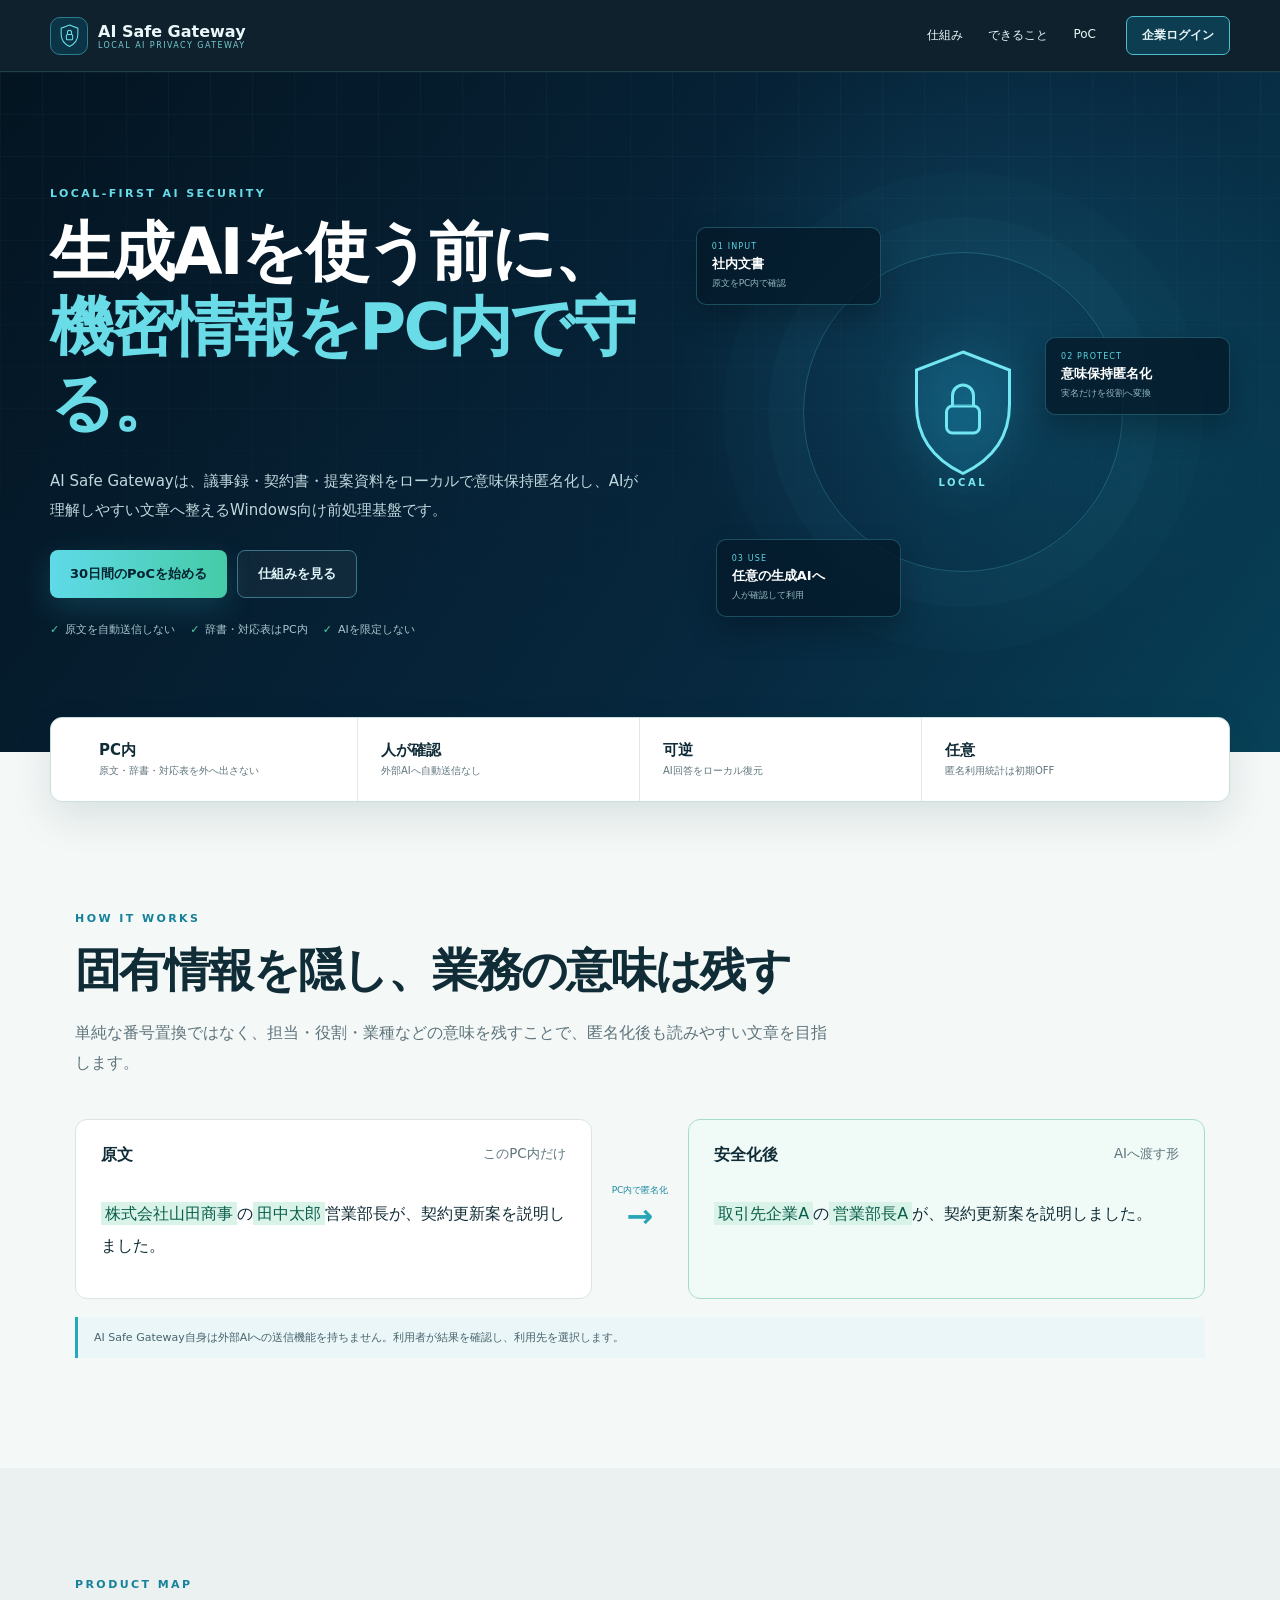
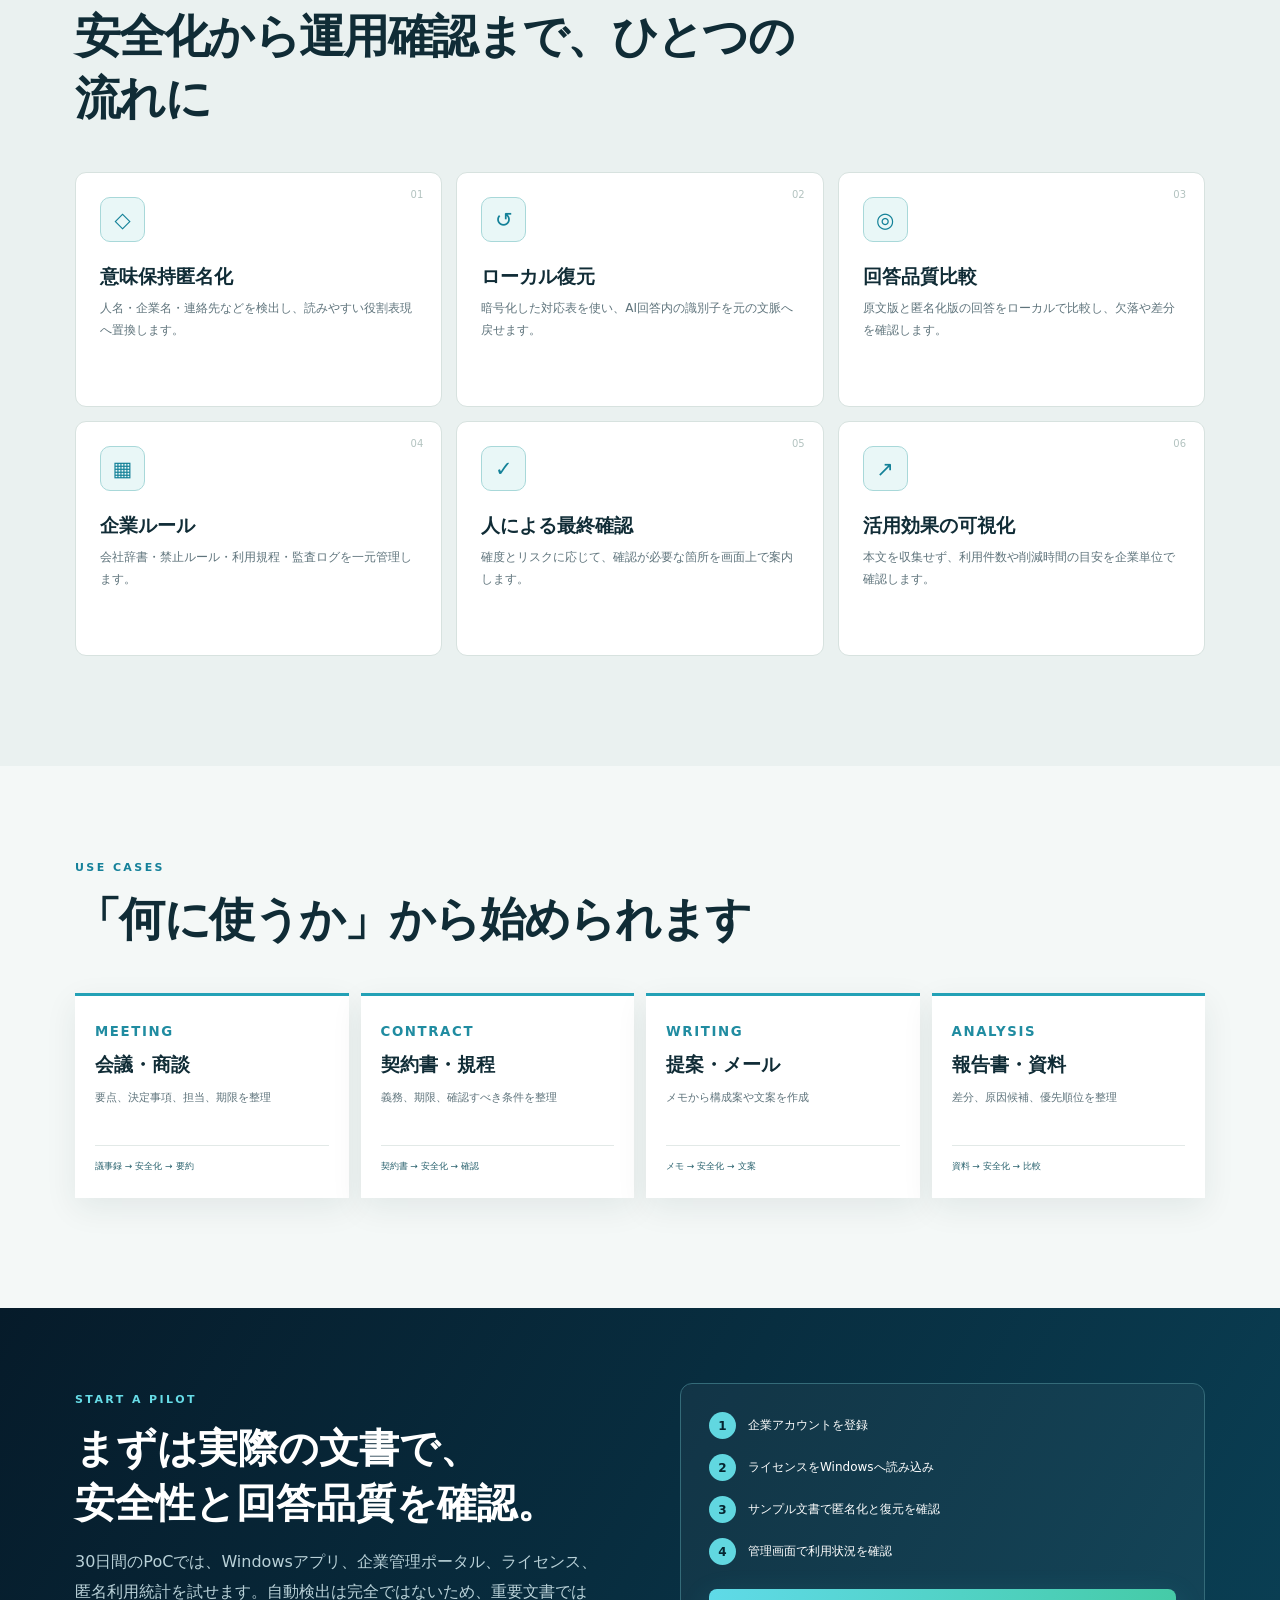
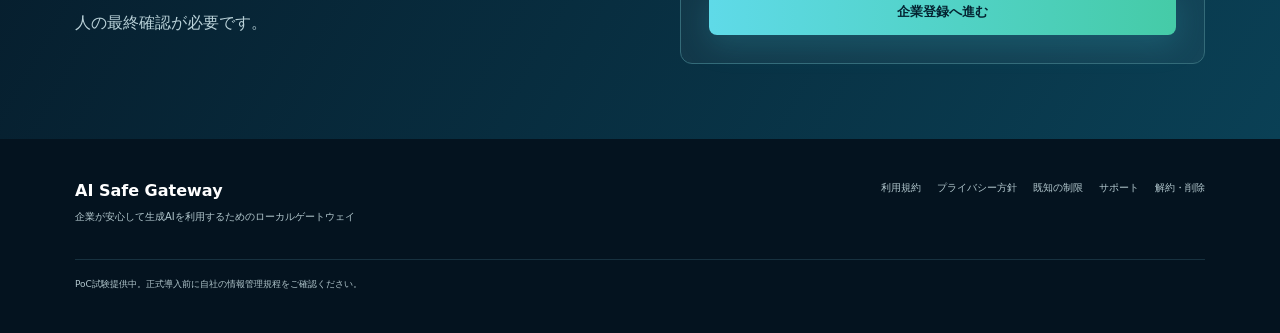
==== lp/index.html @ a99c6b43 "Add product landing page and PoC support information" ====
<!doctype html>
<html lang="ja">
<head>
  <meta charset="utf-8">
  <meta name="viewport" content="width=device-width, initial-scale=1">
  <meta name="description" content="AI Safe Gatewayは、原文・辞書・対応表をPC内に保ったまま、生成AIで使いやすい形へ匿名化するWindows向けローカルゲートウェイです。">
  <meta name="referrer" content="strict-origin-when-cross-origin">
  <meta http-equiv="Content-Security-Policy" content="default-src 'self'; img-src 'self' data:; style-src 'self'; script-src 'none'; base-uri 'self'; form-action 'self'; object-src 'none'">
  <title>AI Safe Gateway | 生成AIを使う前に、機密情報をPC内で守る</title>
  <link rel="stylesheet" href="styles.css">
</head>
<body>
  <header class="site-header">
    <a class="brand" href="#top" aria-label="AI Safe Gateway トップ">
      <span class="brand-mark"><svg viewBox="0 0 48 48" aria-hidden="true"><path d="M24 4 40 10v12c0 11-6 18-16 23C14 40 8 33 8 22V10L24 4Z"/><rect x="18" y="22" width="12" height="10" rx="2"/><path d="M20 22v-4a4 4 0 0 1 8 0v4"/></svg></span>
      <span><b>AI Safe Gateway</b><small>LOCAL AI PRIVACY GATEWAY</small></span>
    </a>
    <nav aria-label="ページ内メニュー"><a href="#solution">仕組み</a><a href="#features">できること</a><a href="#poc">PoC</a></nav>
    <a class="header-cta" href="../index.html">企業ログイン</a>
  </header>

  <main id="top">
    <section class="hero">
      <div class="hero-grid"></div>
      <div class="hero-copy">
        <p class="eyebrow">LOCAL-FIRST AI SECURITY</p>
        <h1>生成AIを使う前に、<br><span>機密情報をPC内で守る。</span></h1>
        <p class="lead">AI Safe Gatewayは、議事録・契約書・提案資料をローカルで意味保持匿名化し、AIが理解しやすい文章へ整えるWindows向け前処理基盤です。</p>
        <div class="hero-actions"><a class="primary" href="../index.html?mode=register">30日間のPoCを始める</a><a class="secondary" href="#solution">仕組みを見る</a></div>
        <ul class="trust-list"><li>原文を自動送信しない</li><li>辞書・対応表はPC内</li><li>AIを限定しない</li></ul>
      </div>
      <div class="hero-visual" aria-label="ローカル匿名化の流れ">
        <div class="orbit"></div>
        <div class="shield"><svg viewBox="0 0 80 88" aria-hidden="true"><path d="M40 4 71 16v23c0 22-12 37-31 46C21 76 9 61 9 39V16L40 4Z"/><rect x="29" y="40" width="22" height="18" rx="4"/><path d="M33 40v-7a7 7 0 0 1 14 0v7"/></svg><b>LOCAL</b></div>
        <article class="flow-card input"><small>01 INPUT</small><b>社内文書</b><span>原文をPC内で確認</span></article>
        <article class="flow-card protect"><small>02 PROTECT</small><b>意味保持匿名化</b><span>実名だけを役割へ変換</span></article>
        <article class="flow-card use"><small>03 USE</small><b>任意の生成AIへ</b><span>人が確認して利用</span></article>
      </div>
    </section>

    <section class="proof-strip" aria-label="製品の重要方針">
      <article><strong>PC内</strong><span>原文・辞書・対応表を外へ出さない</span></article>
      <article><strong>人が確認</strong><span>外部AIへ自動送信なし</span></article>
      <article><strong>可逆</strong><span>AI回答をローカル復元</span></article>
      <article><strong>任意</strong><span>匿名利用統計は初期OFF</span></article>
    </section>

    <section id="solution" class="section">
      <div class="section-head"><p class="eyebrow dark">HOW IT WORKS</p><h2>固有情報を隠し、業務の意味は残す</h2><p>単純な番号置換ではなく、担当・役割・業種などの意味を残すことで、匿名化後も読みやすい文章を目指します。</p></div>
      <div class="before-after">
        <article><header><span>原文</span><small>このPC内だけ</small></header><p><mark>株式会社山田商事</mark>の<mark>田中太郎</mark>営業部長が、契約更新案を説明しました。</p></article>
        <div class="process-arrow"><span>PC内で匿名化</span><b>→</b></div>
        <article class="safe"><header><span>安全化後</span><small>AIへ渡す形</small></header><p><mark>取引先企業A</mark>の<mark>営業部長A</mark>が、契約更新案を説明しました。</p></article>
      </div>
      <p class="boundary-note">AI Safe Gateway自身は外部AIへの送信機能を持ちません。利用者が結果を確認し、利用先を選択します。</p>
    </section>

    <section id="features" class="section alt">
      <div class="section-head"><p class="eyebrow dark">PRODUCT MAP</p><h2>安全化から運用確認まで、ひとつの流れに</h2></div>
      <div class="feature-grid">
        <article><span class="feature-no">01</span><div class="icon">◇</div><h3>意味保持匿名化</h3><p>人名・企業名・連絡先などを検出し、読みやすい役割表現へ置換します。</p></article>
        <article><span class="feature-no">02</span><div class="icon">↺</div><h3>ローカル復元</h3><p>暗号化した対応表を使い、AI回答内の識別子を元の文脈へ戻せます。</p></article>
        <article><span class="feature-no">03</span><div class="icon">◎</div><h3>回答品質比較</h3><p>原文版と匿名化版の回答をローカルで比較し、欠落や差分を確認します。</p></article>
        <article><span class="feature-no">04</span><div class="icon">▦</div><h3>企業ルール</h3><p>会社辞書・禁止ルール・利用規程・監査ログを一元管理します。</p></article>
        <article><span class="feature-no">05</span><div class="icon">✓</div><h3>人による最終確認</h3><p>確度とリスクに応じて、確認が必要な箇所を画面上で案内します。</p></article>
        <article><span class="feature-no">06</span><div class="icon">↗</div><h3>活用効果の可視化</h3><p>本文を収集せず、利用件数や削減時間の目安を企業単位で確認します。</p></article>
      </div>
    </section>

    <section class="section usecases">
      <div class="section-head"><p class="eyebrow dark">USE CASES</p><h2>「何に使うか」から始められます</h2></div>
      <div class="usecase-grid">
        <article><small>MEETING</small><h3>会議・商談</h3><p>要点、決定事項、担当、期限を整理</p><span>議事録 → 安全化 → 要約</span></article>
        <article><small>CONTRACT</small><h3>契約書・規程</h3><p>義務、期限、確認すべき条件を整理</p><span>契約書 → 安全化 → 確認</span></article>
        <article><small>WRITING</small><h3>提案・メール</h3><p>メモから構成案や文案を作成</p><span>メモ → 安全化 → 文案</span></article>
        <article><small>ANALYSIS</small><h3>報告書・資料</h3><p>差分、原因候補、優先順位を整理</p><span>資料 → 安全化 → 比較</span></article>
      </div>
    </section>

    <section id="poc" class="poc-section">
      <div><p class="eyebrow">START A PILOT</p><h2>まずは実際の文書で、<br>安全性と回答品質を確認。</h2><p>30日間のPoCでは、Windowsアプリ、企業管理ポータル、ライセンス、匿名利用統計を試せます。自動検出は完全ではないため、重要文書では人の最終確認が必要です。</p></div>
      <div class="poc-panel"><ol><li><span>1</span>企業アカウントを登録</li><li><span>2</span>ライセンスをWindowsへ読み込み</li><li><span>3</span>サンプル文書で匿名化と復元を確認</li><li><span>4</span>管理画面で利用状況を確認</li></ol><a class="primary light" href="../index.html?mode=register">企業登録へ進む</a></div>
    </section>
  </main>

  <footer>
    <div><b>AI Safe Gateway</b><p>企業が安心して生成AIを利用するためのローカルゲートウェイ</p></div>
    <nav><a href="../terms.html">利用規約</a><a href="../privacy.html">プライバシー方針</a><a href="../limitations.html">既知の制限</a><a href="../support.html">サポート</a><a href="../data-deletion.html">解約・削除</a></nav>
    <small>PoC試験提供中。正式導入前に自社の情報管理規程をご確認ください。</small>
  </footer>
</body>
</html>
---- lp/styles.css ----
:root{--navy:#061b2a;--navy2:#0a3044;--cyan:#55d8e8;--green:#36c79b;--ink:#102c36;--muted:#5f747c;--line:#d8e5e5;--paper:#f4f8f7;font-family:"Yu Gothic UI",Meiryo,system-ui,sans-serif;color:var(--ink);background:var(--paper)}*{box-sizing:border-box}html{scroll-behavior:smooth}body{margin:0}a{color:inherit;text-decoration:none}.site-header{height:72px;padding:0 max(24px,calc((100vw - 1180px)/2));display:flex;align-items:center;gap:30px;position:sticky;top:0;z-index:20;color:#eaf8fa;background:rgba(5,24,36,.96);border-bottom:1px solid rgba(105,218,231,.18);backdrop-filter:blur(14px)}.brand{display:flex;align-items:center;gap:10px;margin-right:auto}.brand-mark{width:38px;height:38px;display:grid;place-items:center;border:1px solid #2b7d90;border-radius:10px;background:#0b3546}.brand-mark svg{width:25px;fill:none;stroke:#68e1ee;stroke-width:2}.brand b,.brand small{display:block}.brand small{font-size:8px;letter-spacing:.18em;color:#75cbd4}.site-header nav{display:flex;gap:25px;font-size:12px}.site-header nav a:hover{color:var(--cyan)}.header-cta{padding:10px 15px;border:1px solid #4dbdcc;border-radius:7px;font-size:12px;font-weight:800;background:#0c3d50}.hero{min-height:670px;padding:90px max(24px,calc((100vw - 1180px)/2));display:grid;grid-template-columns:minmax(0,1.05fr) minmax(480px,.95fr);align-items:center;gap:55px;position:relative;overflow:hidden;color:#fff;background:radial-gradient(circle at 77% 38%,rgba(42,168,214,.18),transparent 30%),linear-gradient(125deg,#041421,#07283f 65%,#074158)}.hero-grid{position:absolute;inset:0;background-image:linear-gradient(rgba(91,211,226,.045) 1px,transparent 1px),linear-gradient(90deg,rgba(91,211,226,.045) 1px,transparent 1px);background-size:42px 42px;mask-image:linear-gradient(to bottom,black,transparent)}.hero-copy,.hero-visual{position:relative;z-index:1}.eyebrow{margin:0 0 15px;color:#67dce7;font-size:11px;font-weight:900;letter-spacing:.22em}.eyebrow.dark{color:#15819a}.hero h1{margin:0;font-size:clamp(42px,5vw,65px);line-height:1.18;letter-spacing:-.04em}.hero h1 span{color:#69dce8}.lead{max-width:650px;margin:25px 0;color:#c1d7de;font-size:15px;line-height:1.95}.hero-actions{display:flex;gap:10px}.primary,.secondary{padding:14px 20px;display:inline-flex;align-items:center;justify-content:center;border-radius:8px;font-size:13px;font-weight:900}.primary{color:#042331;background:linear-gradient(90deg,#5fdae8,#45cba7);box-shadow:0 10px 30px rgba(59,203,219,.18)}.secondary{color:#dff5f8;border:1px solid #3c7585;background:rgba(255,255,255,.04)}.trust-list{margin:24px 0 0;padding:0;display:flex;flex-wrap:wrap;gap:15px;list-style:none;color:#a9c6ce;font-size:11px}.trust-list li::before{content:"✓";margin-right:6px;color:#4dd1aa}.hero-visual{height:500px}.orbit{position:absolute;left:50%;top:50%;width:320px;height:320px;transform:translate(-50%,-50%);border:1px solid rgba(91,218,232,.24);border-radius:50%;box-shadow:0 0 0 35px rgba(57,179,213,.03),0 0 0 80px rgba(57,179,213,.02)}.shield{position:absolute;left:50%;top:50%;width:150px;height:170px;transform:translate(-50%,-50%);display:grid;place-items:center;color:#79e8f0;filter:drop-shadow(0 0 24px rgba(57,208,231,.35))}.shield svg{width:120px;fill:rgba(20,111,145,.32);stroke:#72e6f1;stroke-width:2}.shield b{position:absolute;bottom:9px;font-size:10px;letter-spacing:.25em}.flow-card{width:185px;padding:14px 15px;position:absolute;border:1px solid rgba(88,213,230,.28);border-radius:10px;background:rgba(4,26,42,.82);box-shadow:0 14px 30px rgba(0,0,0,.24)}.flow-card small,.flow-card b,.flow-card span{display:block}.flow-card small{color:#5ed5e1;font-size:8px;letter-spacing:.14em}.flow-card b{margin:4px 0;font-size:13px}.flow-card span{color:#94b8c1;font-size:9px}.flow-card.input{left:0;top:65px}.flow-card.protect{right:0;top:175px}.flow-card.use{left:20px;bottom:45px}.proof-strip{max-width:1180px;margin:-35px auto 0;padding:0 25px;display:grid;grid-template-columns:repeat(4,1fr);position:relative;z-index:4;border:1px solid #c8dfe0;border-radius:12px;background:#fff;box-shadow:0 16px 40px rgba(9,43,55,.11)}.proof-strip article{padding:23px;border-right:1px solid #e1e9e8}.proof-strip article:last-child{border:0}.proof-strip strong,.proof-strip span{display:block}.proof-strip strong{font-size:15px}.proof-strip span{margin-top:4px;color:var(--muted);font-size:10px}.section{max-width:1180px;margin:auto;padding:110px 25px}.section.alt{max-width:none;padding-left:max(25px,calc((100vw - 1130px)/2));padding-right:max(25px,calc((100vw - 1130px)/2));background:#eaf1f0}.section-head{max-width:760px;margin-bottom:42px}.section-head h2{margin:0;font-size:clamp(30px,4vw,46px);letter-spacing:-.035em}.section-head>p:last-child{color:var(--muted);line-height:1.85}.before-after{display:grid;grid-template-columns:1fr auto 1fr;gap:20px;align-items:center}.before-after article{min-height:180px;padding:25px;border:1px solid #dce4e4;border-radius:12px;background:#fff}.before-after article.safe{border-color:#a8dbcf;background:#f0faf6}.before-after header{display:flex;justify-content:space-between}.before-after header span{font-weight:900}.before-after header small{color:var(--muted)}.before-after article p{margin:32px 0 0;font-size:16px;line-height:2}.before-after mark{padding:2px 4px;color:#0b5f4a;background:#d9f3e9}.process-arrow{text-align:center}.process-arrow span,.process-arrow b{display:block}.process-arrow span{font-size:9px;color:#1989a0}.process-arrow b{color:#28a6b8;font-size:32px}.boundary-note{margin:18px 0 0;padding:13px 16px;border-left:3px solid #24a8bd;color:#47646d;background:#eaf6f7;font-size:11px}.feature-grid{display:grid;grid-template-columns:repeat(3,1fr);gap:14px}.feature-grid article{min-height:235px;padding:24px;position:relative;border:1px solid #d7e2df;border-radius:11px;background:#fff}.feature-no{position:absolute;right:18px;top:16px;color:#b3c3c0;font-size:10px}.icon{width:45px;height:45px;display:grid;place-items:center;border:1px solid #a8d8d9;border-radius:10px;color:#138198;background:#e9f7f7;font-size:21px}.feature-grid h3{margin:22px 0 8px}.feature-grid p{margin:0;color:var(--muted);font-size:12px;line-height:1.8}.usecases{padding-top:95px}.usecase-grid{display:grid;grid-template-columns:repeat(4,1fr);gap:12px}.usecase-grid article{padding:25px 20px;border-top:3px solid #23a1b6;background:#fff;box-shadow:0 10px 30px rgba(13,47,56,.08)}.usecase-grid small{color:#208ca1;font-weight:900;letter-spacing:.12em}.usecase-grid h3{margin:12px 0 7px}.usecase-grid p{min-height:45px;color:var(--muted);font-size:11px;line-height:1.7}.usecase-grid span{display:block;padding-top:14px;border-top:1px solid #e2e9e7;color:#28616d;font-size:9px}.poc-section{padding:75px max(25px,calc((100vw - 1130px)/2));display:grid;grid-template-columns:1fr 1fr;gap:80px;align-items:center;color:#fff;background:linear-gradient(120deg,#061b2a,#0a4055)}.poc-section h2{margin:0;font-size:40px}.poc-section>div>p:last-child{color:#b9d1d8;line-height:1.9}.poc-panel{padding:28px;border:1px solid #346b79;border-radius:12px;background:rgba(255,255,255,.04)}.poc-panel ol{margin:0 0 24px;padding:0;display:grid;gap:15px;list-style:none}.poc-panel li{display:flex;align-items:center;gap:12px;font-size:12px}.poc-panel li span{width:27px;height:27px;display:grid;place-items:center;border-radius:50%;color:#052530;background:#61d7e0;font-weight:900}.primary.light{width:100%}footer{padding:42px max(25px,calc((100vw - 1130px)/2));display:grid;grid-template-columns:1fr auto;gap:25px;color:#b4c9cf;background:#04131f}footer b{color:#fff}footer p{font-size:10px}footer nav{display:flex;flex-wrap:wrap;gap:16px;font-size:10px}footer nav a:hover{color:var(--cyan)}footer>small{grid-column:1/-1;padding-top:18px;border-top:1px solid #17313f;font-size:9px}@media(max-width:900px){.site-header nav{display:none}.hero{grid-template-columns:1fr;padding-top:70px}.hero-visual{height:430px}.proof-strip{grid-template-columns:1fr 1fr;margin:0}.proof-strip article:nth-child(2){border-right:0}.before-after{grid-template-columns:1fr}.process-arrow b{transform:rotate(90deg)}.feature-grid{grid-template-columns:1fr 1fr}.usecase-grid{grid-template-columns:1fr 1fr}.poc-section{grid-template-columns:1fr;gap:30px}}@media(max-width:560px){.site-header{padding:0 14px}.brand small,.header-cta{display:none}.hero{min-height:0;padding:60px 20px}.hero h1{font-size:38px}.hero-actions{display:grid}.trust-list{display:grid}.hero-visual{height:400px}.flow-card{width:155px}.flow-card.input{top:35px}.flow-card.protect{top:155px}.proof-strip,.feature-grid,.usecase-grid{grid-template-columns:1fr}.proof-strip article{border-right:0;border-bottom:1px solid #e1e9e8}.section{padding:75px 20px}.before-after article p{font-size:14px}.poc-section{padding:60px 20px}.poc-section h2{font-size:31px}footer{grid-template-columns:1fr}}
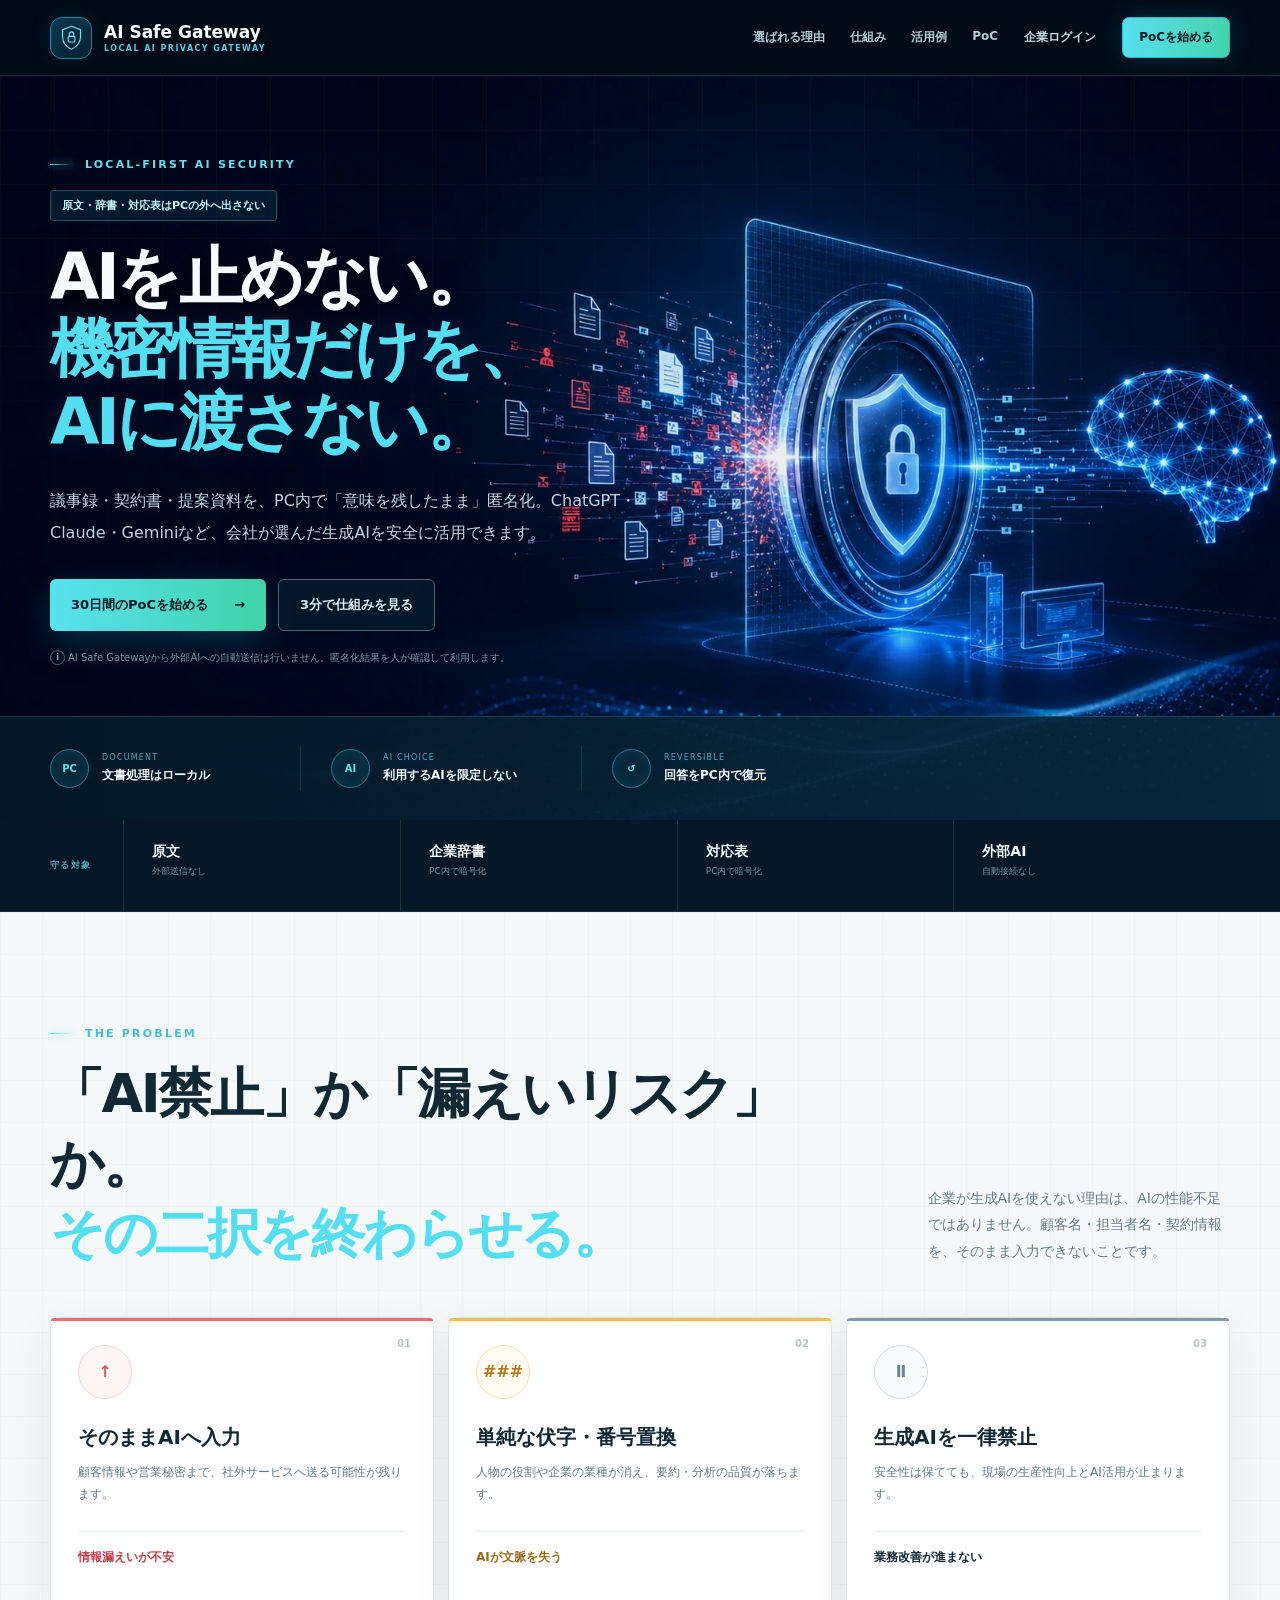
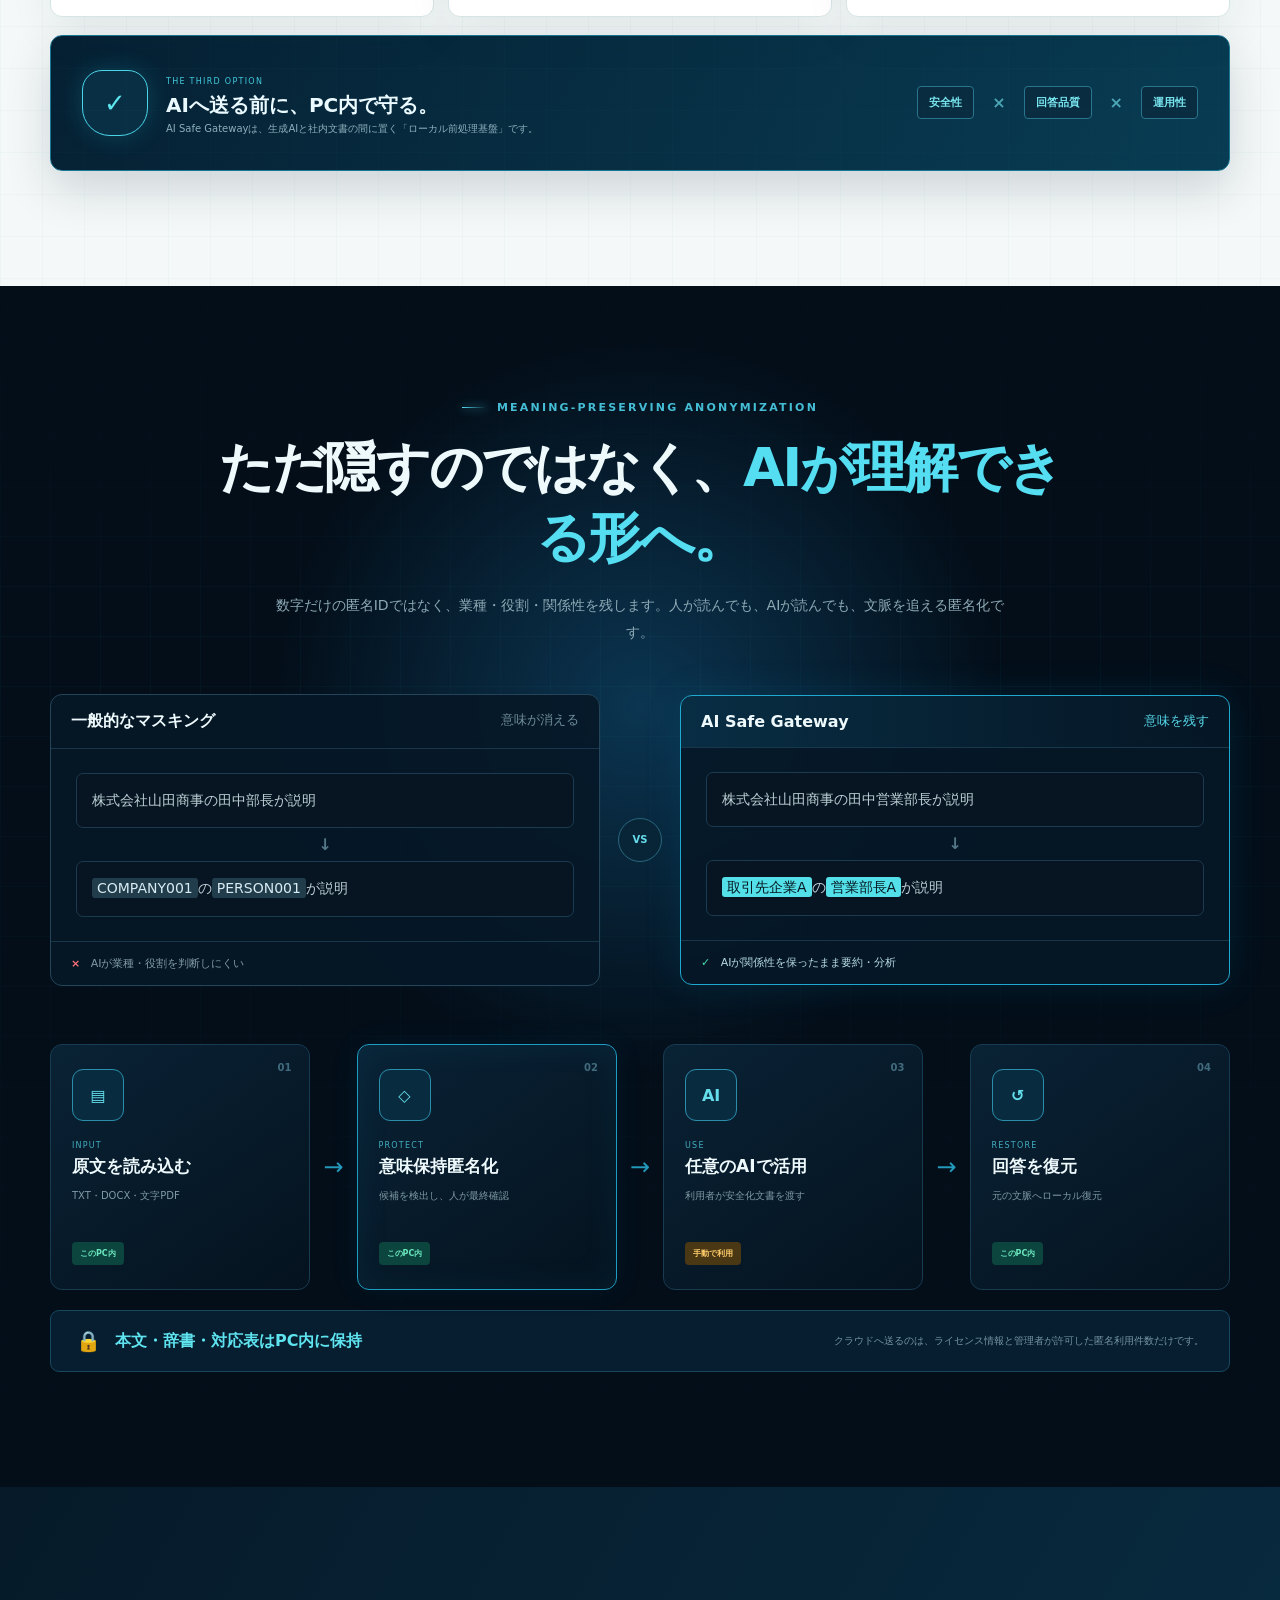
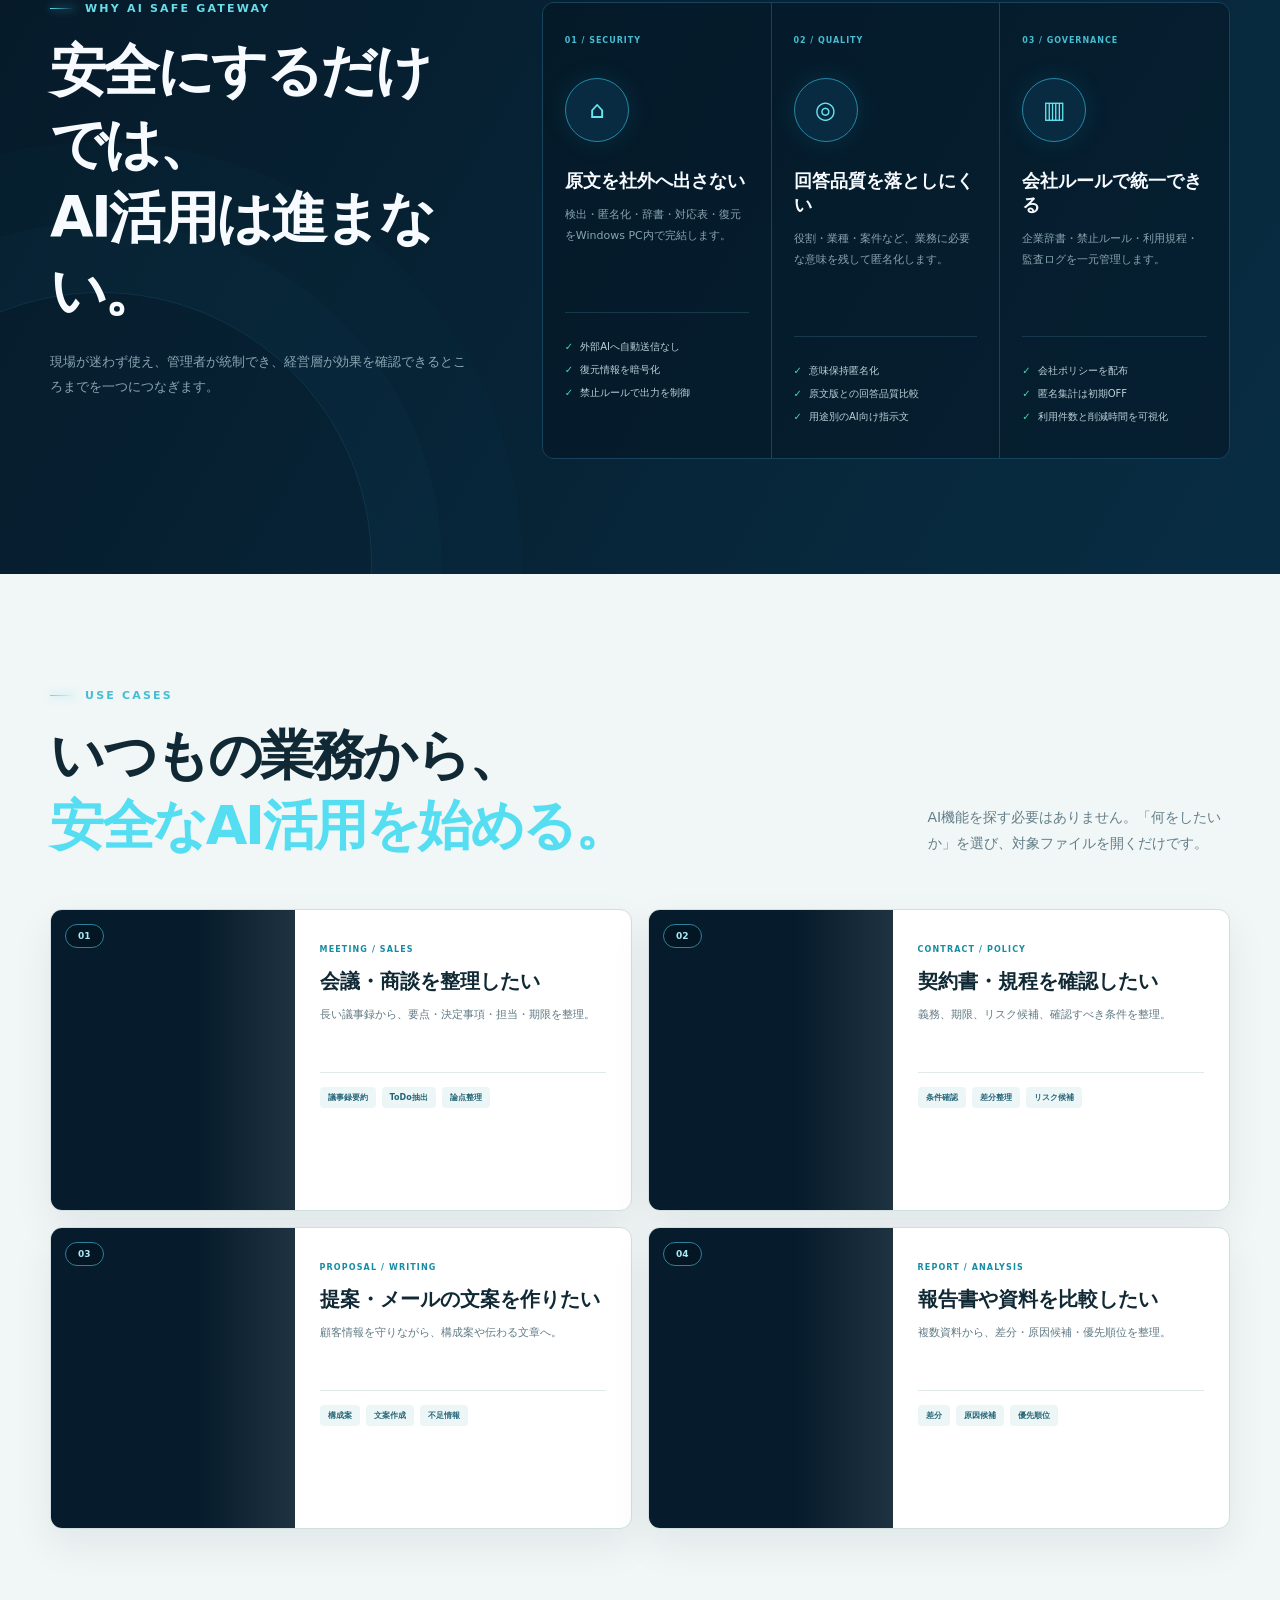
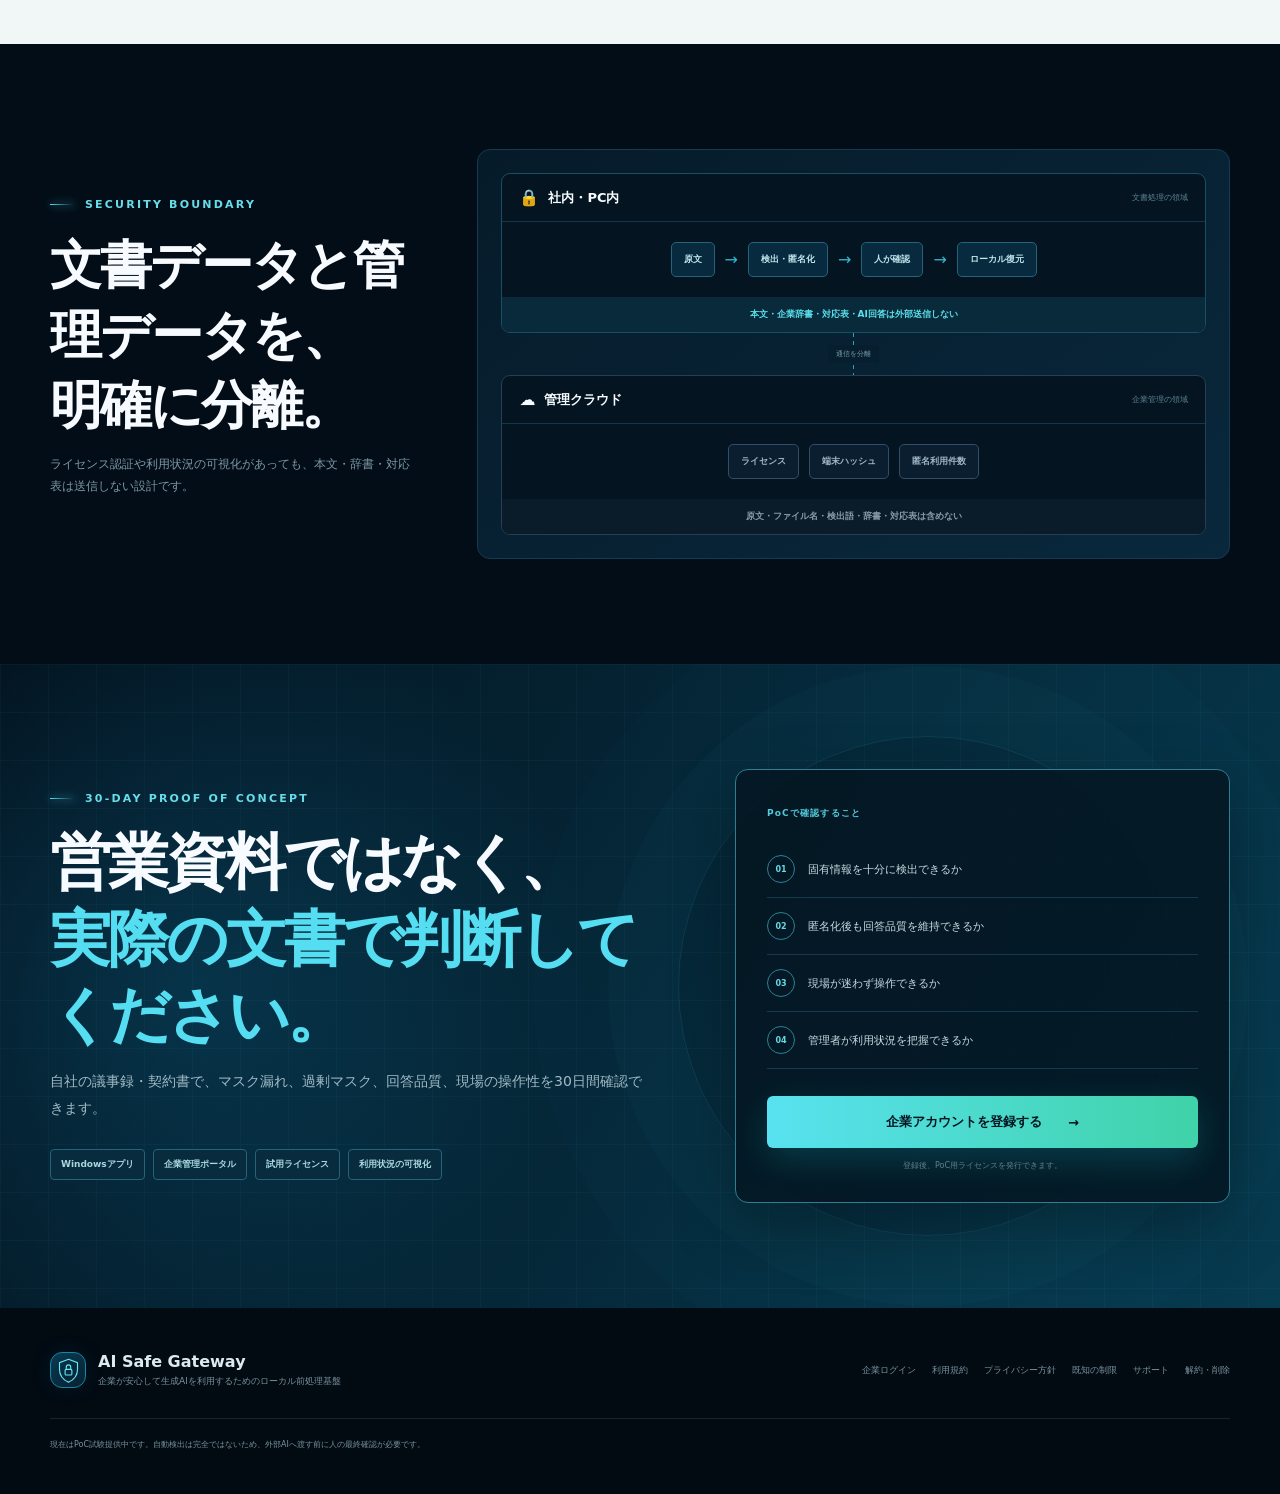
==== commit 5cd9ab76: "Redesign landing page around product value and local security" ====
--- a/lp/index.html
+++ b/lp/index.html
@@ -3,90 +3,272 @@
 <head>
   <meta charset="utf-8">
   <meta name="viewport" content="width=device-width, initial-scale=1">
-  <meta name="description" content="AI Safe Gatewayは、原文・辞書・対応表をPC内に保ったまま、生成AIで使いやすい形へ匿名化するWindows向けローカルゲートウェイです。">
+  <meta name="description" content="AI Safe Gatewayは、議事録・契約書などをPC内で意味保持匿名化し、任意の生成AIで安全に活用するためのWindows向けローカル前処理基盤です。">
   <meta name="referrer" content="strict-origin-when-cross-origin">
   <meta http-equiv="Content-Security-Policy" content="default-src 'self'; img-src 'self' data:; style-src 'self'; script-src 'none'; base-uri 'self'; form-action 'self'; object-src 'none'">
-  <title>AI Safe Gateway | 生成AIを使う前に、機密情報をPC内で守る</title>
-  <link rel="stylesheet" href="styles.css">
+  <title>AI Safe Gateway | AIを止めない。機密情報だけを、AIに渡さない。</title>
+  <link rel="stylesheet" href="styles.css?v=0.5.0">
 </head>
 <body>
   <header class="site-header">
     <a class="brand" href="#top" aria-label="AI Safe Gateway トップ">
-      <span class="brand-mark"><svg viewBox="0 0 48 48" aria-hidden="true"><path d="M24 4 40 10v12c0 11-6 18-16 23C14 40 8 33 8 22V10L24 4Z"/><rect x="18" y="22" width="12" height="10" rx="2"/><path d="M20 22v-4a4 4 0 0 1 8 0v4"/></svg></span>
+      <span class="brand-mark">
+        <svg viewBox="0 0 48 48" aria-hidden="true">
+          <path d="M24 4 40 10v12c0 11-6 18-16 23C14 40 8 33 8 22V10L24 4Z"/>
+          <rect x="18" y="22" width="12" height="10" rx="2"/>
+          <path d="M20 22v-4a4 4 0 0 1 8 0v4"/>
+        </svg>
+      </span>
       <span><b>AI Safe Gateway</b><small>LOCAL AI PRIVACY GATEWAY</small></span>
     </a>
-    <nav aria-label="ページ内メニュー"><a href="#solution">仕組み</a><a href="#features">できること</a><a href="#poc">PoC</a></nav>
-    <a class="header-cta" href="../index.html">企業ログイン</a>
+    <nav aria-label="ページ内メニュー">
+      <a href="#why">選ばれる理由</a>
+      <a href="#flow">仕組み</a>
+      <a href="#usecases">活用例</a>
+      <a href="#poc">PoC</a>
+    </nav>
+    <a class="login-link" href="../index.html">企業ログイン</a>
+    <a class="header-cta" href="../index.html?mode=register">PoCを始める</a>
   </header>
 
   <main id="top">
     <section class="hero">
-      <div class="hero-grid"></div>
+      <div class="hero-image" aria-hidden="true"></div>
       <div class="hero-copy">
-        <p class="eyebrow">LOCAL-FIRST AI SECURITY</p>
-        <h1>生成AIを使う前に、<br><span>機密情報をPC内で守る。</span></h1>
-        <p class="lead">AI Safe Gatewayは、議事録・契約書・提案資料をローカルで意味保持匿名化し、AIが理解しやすい文章へ整えるWindows向け前処理基盤です。</p>
-        <div class="hero-actions"><a class="primary" href="../index.html?mode=register">30日間のPoCを始める</a><a class="secondary" href="#solution">仕組みを見る</a></div>
-        <ul class="trust-list"><li>原文を自動送信しない</li><li>辞書・対応表はPC内</li><li>AIを限定しない</li></ul>
-      </div>
-      <div class="hero-visual" aria-label="ローカル匿名化の流れ">
-        <div class="orbit"></div>
-        <div class="shield"><svg viewBox="0 0 80 88" aria-hidden="true"><path d="M40 4 71 16v23c0 22-12 37-31 46C21 76 9 61 9 39V16L40 4Z"/><rect x="29" y="40" width="22" height="18" rx="4"/><path d="M33 40v-7a7 7 0 0 1 14 0v7"/></svg><b>LOCAL</b></div>
-        <article class="flow-card input"><small>01 INPUT</small><b>社内文書</b><span>原文をPC内で確認</span></article>
-        <article class="flow-card protect"><small>02 PROTECT</small><b>意味保持匿名化</b><span>実名だけを役割へ変換</span></article>
-        <article class="flow-card use"><small>03 USE</small><b>任意の生成AIへ</b><span>人が確認して利用</span></article>
-      </div>
-    </section>
-
-    <section class="proof-strip" aria-label="製品の重要方針">
-      <article><strong>PC内</strong><span>原文・辞書・対応表を外へ出さない</span></article>
-      <article><strong>人が確認</strong><span>外部AIへ自動送信なし</span></article>
-      <article><strong>可逆</strong><span>AI回答をローカル復元</span></article>
-      <article><strong>任意</strong><span>匿名利用統計は初期OFF</span></article>
-    </section>
-
-    <section id="solution" class="section">
-      <div class="section-head"><p class="eyebrow dark">HOW IT WORKS</p><h2>固有情報を隠し、業務の意味は残す</h2><p>単純な番号置換ではなく、担当・役割・業種などの意味を残すことで、匿名化後も読みやすい文章を目指します。</p></div>
-      <div class="before-after">
-        <article><header><span>原文</span><small>このPC内だけ</small></header><p><mark>株式会社山田商事</mark>の<mark>田中太郎</mark>営業部長が、契約更新案を説明しました。</p></article>
-        <div class="process-arrow"><span>PC内で匿名化</span><b>→</b></div>
-        <article class="safe"><header><span>安全化後</span><small>AIへ渡す形</small></header><p><mark>取引先企業A</mark>の<mark>営業部長A</mark>が、契約更新案を説明しました。</p></article>
-      </div>
-      <p class="boundary-note">AI Safe Gateway自身は外部AIへの送信機能を持ちません。利用者が結果を確認し、利用先を選択します。</p>
-    </section>
-
-    <section id="features" class="section alt">
-      <div class="section-head"><p class="eyebrow dark">PRODUCT MAP</p><h2>安全化から運用確認まで、ひとつの流れに</h2></div>
-      <div class="feature-grid">
-        <article><span class="feature-no">01</span><div class="icon">◇</div><h3>意味保持匿名化</h3><p>人名・企業名・連絡先などを検出し、読みやすい役割表現へ置換します。</p></article>
-        <article><span class="feature-no">02</span><div class="icon">↺</div><h3>ローカル復元</h3><p>暗号化した対応表を使い、AI回答内の識別子を元の文脈へ戻せます。</p></article>
-        <article><span class="feature-no">03</span><div class="icon">◎</div><h3>回答品質比較</h3><p>原文版と匿名化版の回答をローカルで比較し、欠落や差分を確認します。</p></article>
-        <article><span class="feature-no">04</span><div class="icon">▦</div><h3>企業ルール</h3><p>会社辞書・禁止ルール・利用規程・監査ログを一元管理します。</p></article>
-        <article><span class="feature-no">05</span><div class="icon">✓</div><h3>人による最終確認</h3><p>確度とリスクに応じて、確認が必要な箇所を画面上で案内します。</p></article>
-        <article><span class="feature-no">06</span><div class="icon">↗</div><h3>活用効果の可視化</h3><p>本文を収集せず、利用件数や削減時間の目安を企業単位で確認します。</p></article>
-      </div>
-    </section>
-
-    <section class="section usecases">
-      <div class="section-head"><p class="eyebrow dark">USE CASES</p><h2>「何に使うか」から始められます</h2></div>
+        <p class="eyebrow"><span></span> LOCAL-FIRST AI SECURITY</p>
+        <p class="hero-badge">原文・辞書・対応表はPCの外へ出さない</p>
+        <h1>AIを止めない。<br><em>機密情報だけを、<br>AIに渡さない。</em></h1>
+        <p class="hero-lead">議事録・契約書・提案資料を、PC内で「意味を残したまま」匿名化。ChatGPT・Claude・Geminiなど、会社が選んだ生成AIを安全に活用できます。</p>
+        <div class="hero-actions">
+          <a class="button primary" href="../index.html?mode=register"><span>30日間のPoCを始める</span><b>→</b></a>
+          <a class="button secondary" href="#flow">3分で仕組みを見る</a>
+        </div>
+        <p class="hero-note">AI Safe Gatewayから外部AIへの自動送信は行いません。匿名化結果を人が確認して利用します。</p>
+      </div>
+      <div class="hero-status" aria-label="製品の特徴">
+        <article><span class="status-icon">PC</span><div><small>DOCUMENT</small><strong>文書処理はローカル</strong></div></article>
+        <i></i>
+        <article><span class="status-icon">AI</span><div><small>AI CHOICE</small><strong>利用するAIを限定しない</strong></div></article>
+        <i></i>
+        <article><span class="status-icon">↺</span><div><small>REVERSIBLE</small><strong>回答をPC内で復元</strong></div></article>
+      </div>
+    </section>
+
+    <section class="trust-rail" aria-label="セキュリティ境界">
+      <p>守る対象</p>
+      <article><strong>原文</strong><span>外部送信なし</span></article>
+      <article><strong>企業辞書</strong><span>PC内で暗号化</span></article>
+      <article><strong>対応表</strong><span>PC内で暗号化</span></article>
+      <article><strong>外部AI</strong><span>自動接続なし</span></article>
+    </section>
+
+    <section id="why" class="section problem-section">
+      <div class="section-heading split-heading">
+        <div>
+          <p class="eyebrow dark"><span></span> THE PROBLEM</p>
+          <h2>「AI禁止」か「漏えいリスク」か。<br><em>その二択を終わらせる。</em></h2>
+        </div>
+        <p>企業が生成AIを使えない理由は、AIの性能不足ではありません。顧客名・担当者名・契約情報を、そのまま入力できないことです。</p>
+      </div>
+      <div class="problem-grid">
+        <article class="problem-card danger">
+          <span class="problem-no">01</span>
+          <div class="line-icon">↑</div>
+          <h3>そのままAIへ入力</h3>
+          <p>顧客情報や営業秘密まで、社外サービスへ送る可能性が残ります。</p>
+          <strong>情報漏えいが不安</strong>
+        </article>
+        <article class="problem-card warning">
+          <span class="problem-no">02</span>
+          <div class="line-icon">###</div>
+          <h3>単純な伏字・番号置換</h3>
+          <p>人物の役割や企業の業種が消え、要約・分析の品質が落ちます。</p>
+          <strong>AIが文脈を失う</strong>
+        </article>
+        <article class="problem-card muted">
+          <span class="problem-no">03</span>
+          <div class="line-icon">Ⅱ</div>
+          <h3>生成AIを一律禁止</h3>
+          <p>安全性は保てても、現場の生産性向上とAI活用が止まります。</p>
+          <strong>業務改善が進まない</strong>
+        </article>
+      </div>
+      <div class="answer-banner">
+        <div class="answer-shield">✓</div>
+        <div><small>THE THIRD OPTION</small><h3>AIへ送る前に、PC内で守る。</h3><p>AI Safe Gatewayは、生成AIと社内文書の間に置く「ローカル前処理基盤」です。</p></div>
+        <span>安全性</span><b>×</b><span>回答品質</span><b>×</b><span>運用性</span>
+      </div>
+    </section>
+
+    <section id="flow" class="section flow-section">
+      <div class="section-heading centered">
+        <p class="eyebrow dark"><span></span> MEANING-PRESERVING ANONYMIZATION</p>
+        <h2>ただ隠すのではなく、<em>AIが理解できる形へ。</em></h2>
+        <p>数字だけの匿名IDではなく、業種・役割・関係性を残します。人が読んでも、AIが読んでも、文脈を追える匿名化です。</p>
+      </div>
+
+      <div class="mask-compare">
+        <article class="compare-card ordinary">
+          <header><span>一般的なマスキング</span><small>意味が消える</small></header>
+          <div class="sentence">
+            <p>株式会社山田商事の田中部長が説明</p>
+            <b>↓</b>
+            <p><mark>COMPANY001</mark>の<mark>PERSON001</mark>が説明</p>
+          </div>
+          <footer><span>×</span> AIが業種・役割を判断しにくい</footer>
+        </article>
+        <div class="versus">VS</div>
+        <article class="compare-card gateway">
+          <header><span>AI Safe Gateway</span><small>意味を残す</small></header>
+          <div class="sentence">
+            <p>株式会社山田商事の田中営業部長が説明</p>
+            <b>↓</b>
+            <p><mark>取引先企業A</mark>の<mark>営業部長A</mark>が説明</p>
+          </div>
+          <footer><span>✓</span> AIが関係性を保ったまま要約・分析</footer>
+        </article>
+      </div>
+
+      <div class="workflow">
+        <article>
+          <span class="workflow-no">01</span>
+          <div class="workflow-icon">▤</div>
+          <small>INPUT</small>
+          <h3>原文を読み込む</h3>
+          <p>TXT・DOCX・文字PDF</p>
+          <b class="location local">このPC内</b>
+        </article>
+        <div class="workflow-arrow">→</div>
+        <article class="active">
+          <span class="workflow-no">02</span>
+          <div class="workflow-icon shield-mini">◇</div>
+          <small>PROTECT</small>
+          <h3>意味保持匿名化</h3>
+          <p>候補を検出し、人が最終確認</p>
+          <b class="location local">このPC内</b>
+        </article>
+        <div class="workflow-arrow">→</div>
+        <article>
+          <span class="workflow-no">03</span>
+          <div class="workflow-icon">AI</div>
+          <small>USE</small>
+          <h3>任意のAIで活用</h3>
+          <p>利用者が安全化文書を渡す</p>
+          <b class="location manual">手動で利用</b>
+        </article>
+        <div class="workflow-arrow">→</div>
+        <article>
+          <span class="workflow-no">04</span>
+          <div class="workflow-icon">↺</div>
+          <small>RESTORE</small>
+          <h3>回答を復元</h3>
+          <p>元の文脈へローカル復元</p>
+          <b class="location local">このPC内</b>
+        </article>
+      </div>
+      <div class="privacy-boundary"><span>🔒</span><strong>本文・辞書・対応表はPC内に保持</strong><p>クラウドへ送るのは、ライセンス情報と管理者が許可した匿名利用件数だけです。</p></div>
+    </section>
+
+    <section class="section value-section">
+      <div class="value-intro">
+        <p class="eyebrow"><span></span> WHY AI SAFE GATEWAY</p>
+        <h2>安全にするだけでは、<br>AI活用は進まない。</h2>
+        <p>現場が迷わず使え、管理者が統制でき、経営層が効果を確認できるところまでを一つにつなぎます。</p>
+      </div>
+      <div class="value-grid">
+        <article>
+          <span class="value-index">01 / SECURITY</span>
+          <div class="value-symbol">⌂</div>
+          <h3>原文を社外へ出さない</h3>
+          <p>検出・匿名化・辞書・対応表・復元をWindows PC内で完結します。</p>
+          <ul><li>外部AIへ自動送信なし</li><li>復元情報を暗号化</li><li>禁止ルールで出力を制御</li></ul>
+        </article>
+        <article>
+          <span class="value-index">02 / QUALITY</span>
+          <div class="value-symbol">◎</div>
+          <h3>回答品質を落としにくい</h3>
+          <p>役割・業種・案件など、業務に必要な意味を残して匿名化します。</p>
+          <ul><li>意味保持匿名化</li><li>原文版との回答品質比較</li><li>用途別のAI向け指示文</li></ul>
+        </article>
+        <article>
+          <span class="value-index">03 / GOVERNANCE</span>
+          <div class="value-symbol">▥</div>
+          <h3>会社ルールで統一できる</h3>
+          <p>企業辞書・禁止ルール・利用規程・監査ログを一元管理します。</p>
+          <ul><li>会社ポリシーを配布</li><li>匿名集計は初期OFF</li><li>利用件数と削減時間を可視化</li></ul>
+        </article>
+      </div>
+    </section>
+
+    <section id="usecases" class="section usecase-section">
+      <div class="section-heading split-heading">
+        <div><p class="eyebrow dark"><span></span> USE CASES</p><h2>いつもの業務から、<br><em>安全なAI活用を始める。</em></h2></div>
+        <p>AI機能を探す必要はありません。「何をしたいか」を選び、対象ファイルを開くだけです。</p>
+      </div>
       <div class="usecase-grid">
-        <article><small>MEETING</small><h3>会議・商談</h3><p>要点、決定事項、担当、期限を整理</p><span>議事録 → 安全化 → 要約</span></article>
-        <article><small>CONTRACT</small><h3>契約書・規程</h3><p>義務、期限、確認すべき条件を整理</p><span>契約書 → 安全化 → 確認</span></article>
-        <article><small>WRITING</small><h3>提案・メール</h3><p>メモから構成案や文案を作成</p><span>メモ → 安全化 → 文案</span></article>
-        <article><small>ANALYSIS</small><h3>報告書・資料</h3><p>差分、原因候補、優先順位を整理</p><span>資料 → 安全化 → 比較</span></article>
+        <article>
+          <div class="usecase-image"><img src="assets/usecase-meeting.webp" alt="議事録を安全化して要点を整理するイメージ" loading="lazy"><span>01</span></div>
+          <div class="usecase-copy"><small>MEETING / SALES</small><h3>会議・商談を整理したい</h3><p>長い議事録から、要点・決定事項・担当・期限を整理。</p><ul><li>議事録要約</li><li>ToDo抽出</li><li>論点整理</li></ul></div>
+        </article>
+        <article>
+          <div class="usecase-image"><img src="assets/usecase-contract.webp" alt="契約書を安全化して条件を確認するイメージ" loading="lazy"><span>02</span></div>
+          <div class="usecase-copy"><small>CONTRACT / POLICY</small><h3>契約書・規程を確認したい</h3><p>義務、期限、リスク候補、確認すべき条件を整理。</p><ul><li>条件確認</li><li>差分整理</li><li>リスク候補</li></ul></div>
+        </article>
+        <article>
+          <div class="usecase-image"><img src="assets/usecase-writing.webp" alt="資料を安全化して提案文を作るイメージ" loading="lazy"><span>03</span></div>
+          <div class="usecase-copy"><small>PROPOSAL / WRITING</small><h3>提案・メールの文案を作りたい</h3><p>顧客情報を守りながら、構成案や伝わる文章へ。</p><ul><li>構成案</li><li>文案作成</li><li>不足情報</li></ul></div>
+        </article>
+        <article>
+          <div class="usecase-image"><img src="assets/usecase-analysis.webp" alt="複数資料を安全化して比較するイメージ" loading="lazy"><span>04</span></div>
+          <div class="usecase-copy"><small>REPORT / ANALYSIS</small><h3>報告書や資料を比較したい</h3><p>複数資料から、差分・原因候補・優先順位を整理。</p><ul><li>差分</li><li>原因候補</li><li>優先順位</li></ul></div>
+        </article>
+      </div>
+    </section>
+
+    <section class="architecture-section">
+      <div class="architecture-inner">
+        <div class="architecture-copy">
+          <p class="eyebrow"><span></span> SECURITY BOUNDARY</p>
+          <h2>文書データと管理データを、<br>明確に分離。</h2>
+          <p>ライセンス認証や利用状況の可視化があっても、本文・辞書・対応表は送信しない設計です。</p>
+        </div>
+        <div class="architecture">
+          <div class="zone local-zone">
+            <header><span>🔒</span><strong>社内・PC内</strong><small>文書処理の領域</small></header>
+            <div class="zone-items"><span>原文</span><i>→</i><span>検出・匿名化</span><i>→</i><span>人が確認</span><i>→</i><span>ローカル復元</span></div>
+            <footer>本文・企業辞書・対応表・AI回答は外部送信しない</footer>
+          </div>
+          <div class="boundary-line"><span>通信を分離</span></div>
+          <div class="zone cloud-zone">
+            <header><span>☁</span><strong>管理クラウド</strong><small>企業管理の領域</small></header>
+            <div class="zone-items"><span>ライセンス</span><span>端末ハッシュ</span><span>匿名利用件数</span></div>
+            <footer>原文・ファイル名・検出語・辞書・対応表は含めない</footer>
+          </div>
+        </div>
       </div>
     </section>
 
     <section id="poc" class="poc-section">
-      <div><p class="eyebrow">START A PILOT</p><h2>まずは実際の文書で、<br>安全性と回答品質を確認。</h2><p>30日間のPoCでは、Windowsアプリ、企業管理ポータル、ライセンス、匿名利用統計を試せます。自動検出は完全ではないため、重要文書では人の最終確認が必要です。</p></div>
-      <div class="poc-panel"><ol><li><span>1</span>企業アカウントを登録</li><li><span>2</span>ライセンスをWindowsへ読み込み</li><li><span>3</span>サンプル文書で匿名化と復元を確認</li><li><span>4</span>管理画面で利用状況を確認</li></ol><a class="primary light" href="../index.html?mode=register">企業登録へ進む</a></div>
+      <div class="poc-glow"></div>
+      <div class="poc-copy">
+        <p class="eyebrow"><span></span> 30-DAY PROOF OF CONCEPT</p>
+        <h2>営業資料ではなく、<br><em>実際の文書で判断してください。</em></h2>
+        <p>自社の議事録・契約書で、マスク漏れ、過剰マスク、回答品質、現場の操作性を30日間確認できます。</p>
+        <div class="poc-points"><span>Windowsアプリ</span><span>企業管理ポータル</span><span>試用ライセンス</span><span>利用状況の可視化</span></div>
+      </div>
+      <div class="poc-card">
+        <small>PoCで確認すること</small>
+        <ol><li><b>01</b><span>固有情報を十分に検出できるか</span></li><li><b>02</b><span>匿名化後も回答品質を維持できるか</span></li><li><b>03</b><span>現場が迷わず操作できるか</span></li><li><b>04</b><span>管理者が利用状況を把握できるか</span></li></ol>
+        <a class="button primary wide" href="../index.html?mode=register"><span>企業アカウントを登録する</span><b>→</b></a>
+        <p>登録後、PoC用ライセンスを発行できます。</p>
+      </div>
     </section>
   </main>
 
-  <footer>
-    <div><b>AI Safe Gateway</b><p>企業が安心して生成AIを利用するためのローカルゲートウェイ</p></div>
-    <nav><a href="../terms.html">利用規約</a><a href="../privacy.html">プライバシー方針</a><a href="../limitations.html">既知の制限</a><a href="../support.html">サポート</a><a href="../data-deletion.html">解約・削除</a></nav>
-    <small>PoC試験提供中。正式導入前に自社の情報管理規程をご確認ください。</small>
+  <footer class="site-footer">
+    <div class="footer-brand"><span class="brand-mark small"><svg viewBox="0 0 48 48" aria-hidden="true"><path d="M24 4 40 10v12c0 11-6 18-16 23C14 40 8 33 8 22V10L24 4Z"/><rect x="18" y="22" width="12" height="10" rx="2"/><path d="M20 22v-4a4 4 0 0 1 8 0v4"/></svg></span><div><b>AI Safe Gateway</b><p>企業が安心して生成AIを利用するためのローカル前処理基盤</p></div></div>
+    <nav><a href="../index.html">企業ログイン</a><a href="../terms.html">利用規約</a><a href="../privacy.html">プライバシー方針</a><a href="../limitations.html">既知の制限</a><a href="../support.html">サポート</a><a href="../data-deletion.html">解約・削除</a></nav>
+    <small>現在はPoC試験提供中です。自動検出は完全ではないため、外部AIへ渡す前に人の最終確認が必要です。</small>
   </footer>
 </body>
 </html>
--- a/lp/styles.css
+++ b/lp/styles.css
@@ -1 +1,118 @@
-:root{--navy:#061b2a;--navy2:#0a3044;--cyan:#55d8e8;--green:#36c79b;--ink:#102c36;--muted:#5f747c;--line:#d8e5e5;--paper:#f4f8f7;font-family:"Yu Gothic UI",Meiryo,system-ui,sans-serif;color:var(--ink);background:var(--paper)}*{box-sizing:border-box}html{scroll-behavior:smooth}body{margin:0}a{color:inherit;text-decoration:none}.site-header{height:72px;padding:0 max(24px,calc((100vw - 1180px)/2));display:flex;align-items:center;gap:30px;position:sticky;top:0;z-index:20;color:#eaf8fa;background:rgba(5,24,36,.96);border-bottom:1px solid rgba(105,218,231,.18);backdrop-filter:blur(14px)}.brand{display:flex;align-items:center;gap:10px;margin-right:auto}.brand-mark{width:38px;height:38px;display:grid;place-items:center;border:1px solid #2b7d90;border-radius:10px;background:#0b3546}.brand-mark svg{width:25px;fill:none;stroke:#68e1ee;stroke-width:2}.brand b,.brand small{display:block}.brand small{font-size:8px;letter-spacing:.18em;color:#75cbd4}.site-header nav{display:flex;gap:25px;font-size:12px}.site-header nav a:hover{color:var(--cyan)}.header-cta{padding:10px 15px;border:1px solid #4dbdcc;border-radius:7px;font-size:12px;font-weight:800;background:#0c3d50}.hero{min-height:670px;padding:90px max(24px,calc((100vw - 1180px)/2));display:grid;grid-template-columns:minmax(0,1.05fr) minmax(480px,.95fr);align-items:center;gap:55px;position:relative;overflow:hidden;color:#fff;background:radial-gradient(circle at 77% 38%,rgba(42,168,214,.18),transparent 30%),linear-gradient(125deg,#041421,#07283f 65%,#074158)}.hero-grid{position:absolute;inset:0;background-image:linear-gradient(rgba(91,211,226,.045) 1px,transparent 1px),linear-gradient(90deg,rgba(91,211,226,.045) 1px,transparent 1px);background-size:42px 42px;mask-image:linear-gradient(to bottom,black,transparent)}.hero-copy,.hero-visual{position:relative;z-index:1}.eyebrow{margin:0 0 15px;color:#67dce7;font-size:11px;font-weight:900;letter-spacing:.22em}.eyebrow.dark{color:#15819a}.hero h1{margin:0;font-size:clamp(42px,5vw,65px);line-height:1.18;letter-spacing:-.04em}.hero h1 span{color:#69dce8}.lead{max-width:650px;margin:25px 0;color:#c1d7de;font-size:15px;line-height:1.95}.hero-actions{display:flex;gap:10px}.primary,.secondary{padding:14px 20px;display:inline-flex;align-items:center;justify-content:center;border-radius:8px;font-size:13px;font-weight:900}.primary{color:#042331;background:linear-gradient(90deg,#5fdae8,#45cba7);box-shadow:0 10px 30px rgba(59,203,219,.18)}.secondary{color:#dff5f8;border:1px solid #3c7585;background:rgba(255,255,255,.04)}.trust-list{margin:24px 0 0;padding:0;display:flex;flex-wrap:wrap;gap:15px;list-style:none;color:#a9c6ce;font-size:11px}.trust-list li::before{content:"✓";margin-right:6px;color:#4dd1aa}.hero-visual{height:500px}.orbit{position:absolute;left:50%;top:50%;width:320px;height:320px;transform:translate(-50%,-50%);border:1px solid rgba(91,218,232,.24);border-radius:50%;box-shadow:0 0 0 35px rgba(57,179,213,.03),0 0 0 80px rgba(57,179,213,.02)}.shield{position:absolute;left:50%;top:50%;width:150px;height:170px;transform:translate(-50%,-50%);display:grid;place-items:center;color:#79e8f0;filter:drop-shadow(0 0 24px rgba(57,208,231,.35))}.shield svg{width:120px;fill:rgba(20,111,145,.32);stroke:#72e6f1;stroke-width:2}.shield b{position:absolute;bottom:9px;font-size:10px;letter-spacing:.25em}.flow-card{width:185px;padding:14px 15px;position:absolute;border:1px solid rgba(88,213,230,.28);border-radius:10px;background:rgba(4,26,42,.82);box-shadow:0 14px 30px rgba(0,0,0,.24)}.flow-card small,.flow-card b,.flow-card span{display:block}.flow-card small{color:#5ed5e1;font-size:8px;letter-spacing:.14em}.flow-card b{margin:4px 0;font-size:13px}.flow-card span{color:#94b8c1;font-size:9px}.flow-card.input{left:0;top:65px}.flow-card.protect{right:0;top:175px}.flow-card.use{left:20px;bottom:45px}.proof-strip{max-width:1180px;margin:-35px auto 0;padding:0 25px;display:grid;grid-template-columns:repeat(4,1fr);position:relative;z-index:4;border:1px solid #c8dfe0;border-radius:12px;background:#fff;box-shadow:0 16px 40px rgba(9,43,55,.11)}.proof-strip article{padding:23px;border-right:1px solid #e1e9e8}.proof-strip article:last-child{border:0}.proof-strip strong,.proof-strip span{display:block}.proof-strip strong{font-size:15px}.proof-strip span{margin-top:4px;color:var(--muted);font-size:10px}.section{max-width:1180px;margin:auto;padding:110px 25px}.section.alt{max-width:none;padding-left:max(25px,calc((100vw - 1130px)/2));padding-right:max(25px,calc((100vw - 1130px)/2));background:#eaf1f0}.section-head{max-width:760px;margin-bottom:42px}.section-head h2{margin:0;font-size:clamp(30px,4vw,46px);letter-spacing:-.035em}.section-head>p:last-child{color:var(--muted);line-height:1.85}.before-after{display:grid;grid-template-columns:1fr auto 1fr;gap:20px;align-items:center}.before-after article{min-height:180px;padding:25px;border:1px solid #dce4e4;border-radius:12px;background:#fff}.before-after article.safe{border-color:#a8dbcf;background:#f0faf6}.before-after header{display:flex;justify-content:space-between}.before-after header span{font-weight:900}.before-after header small{color:var(--muted)}.before-after article p{margin:32px 0 0;font-size:16px;line-height:2}.before-after mark{padding:2px 4px;color:#0b5f4a;background:#d9f3e9}.process-arrow{text-align:center}.process-arrow span,.process-arrow b{display:block}.process-arrow span{font-size:9px;color:#1989a0}.process-arrow b{color:#28a6b8;font-size:32px}.boundary-note{margin:18px 0 0;padding:13px 16px;border-left:3px solid #24a8bd;color:#47646d;background:#eaf6f7;font-size:11px}.feature-grid{display:grid;grid-template-columns:repeat(3,1fr);gap:14px}.feature-grid article{min-height:235px;padding:24px;position:relative;border:1px solid #d7e2df;border-radius:11px;background:#fff}.feature-no{position:absolute;right:18px;top:16px;color:#b3c3c0;font-size:10px}.icon{width:45px;height:45px;display:grid;place-items:center;border:1px solid #a8d8d9;border-radius:10px;color:#138198;background:#e9f7f7;font-size:21px}.feature-grid h3{margin:22px 0 8px}.feature-grid p{margin:0;color:var(--muted);font-size:12px;line-height:1.8}.usecases{padding-top:95px}.usecase-grid{display:grid;grid-template-columns:repeat(4,1fr);gap:12px}.usecase-grid article{padding:25px 20px;border-top:3px solid #23a1b6;background:#fff;box-shadow:0 10px 30px rgba(13,47,56,.08)}.usecase-grid small{color:#208ca1;font-weight:900;letter-spacing:.12em}.usecase-grid h3{margin:12px 0 7px}.usecase-grid p{min-height:45px;color:var(--muted);font-size:11px;line-height:1.7}.usecase-grid span{display:block;padding-top:14px;border-top:1px solid #e2e9e7;color:#28616d;font-size:9px}.poc-section{padding:75px max(25px,calc((100vw - 1130px)/2));display:grid;grid-template-columns:1fr 1fr;gap:80px;align-items:center;color:#fff;background:linear-gradient(120deg,#061b2a,#0a4055)}.poc-section h2{margin:0;font-size:40px}.poc-section>div>p:last-child{color:#b9d1d8;line-height:1.9}.poc-panel{padding:28px;border:1px solid #346b79;border-radius:12px;background:rgba(255,255,255,.04)}.poc-panel ol{margin:0 0 24px;padding:0;display:grid;gap:15px;list-style:none}.poc-panel li{display:flex;align-items:center;gap:12px;font-size:12px}.poc-panel li span{width:27px;height:27px;display:grid;place-items:center;border-radius:50%;color:#052530;background:#61d7e0;font-weight:900}.primary.light{width:100%}footer{padding:42px max(25px,calc((100vw - 1130px)/2));display:grid;grid-template-columns:1fr auto;gap:25px;color:#b4c9cf;background:#04131f}footer b{color:#fff}footer p{font-size:10px}footer nav{display:flex;flex-wrap:wrap;gap:16px;font-size:10px}footer nav a:hover{color:var(--cyan)}footer>small{grid-column:1/-1;padding-top:18px;border-top:1px solid #17313f;font-size:9px}@media(max-width:900px){.site-header nav{display:none}.hero{grid-template-columns:1fr;padding-top:70px}.hero-visual{height:430px}.proof-strip{grid-template-columns:1fr 1fr;margin:0}.proof-strip article:nth-child(2){border-right:0}.before-after{grid-template-columns:1fr}.process-arrow b{transform:rotate(90deg)}.feature-grid{grid-template-columns:1fr 1fr}.usecase-grid{grid-template-columns:1fr 1fr}.poc-section{grid-template-columns:1fr;gap:30px}}@media(max-width:560px){.site-header{padding:0 14px}.brand small,.header-cta{display:none}.hero{min-height:0;padding:60px 20px}.hero h1{font-size:38px}.hero-actions{display:grid}.trust-list{display:grid}.hero-visual{height:400px}.flow-card{width:155px}.flow-card.input{top:35px}.flow-card.protect{top:155px}.proof-strip,.feature-grid,.usecase-grid{grid-template-columns:1fr}.proof-strip article{border-right:0;border-bottom:1px solid #e1e9e8}.section{padding:75px 20px}.before-after article p{font-size:14px}.poc-section{padding:60px 20px}.poc-section h2{font-size:31px}footer{grid-template-columns:1fr}}
+:root{
+  --navy-1000:#020b14;--navy-950:#04111e;--navy-900:#061827;--navy-850:#092238;
+  --navy-800:#0c2d46;--cyan:#55ddf1;--cyan-strong:#12bfe5;--blue:#3186ff;
+  --green:#42d8ad;--red:#ff6873;--amber:#ffbd4a;--white:#f7fbff;--ice:#d8ebf3;
+  --muted:#8faab7;--line:rgba(101,204,239,.2);--panel:rgba(8,31,49,.78);
+  font-family:"Yu Gothic UI","Noto Sans JP",Meiryo,system-ui,sans-serif;
+  color:var(--white);background:var(--navy-1000)
+}
+*{box-sizing:border-box}
+html{scroll-behavior:smooth}
+body{margin:0;overflow-x:hidden;background:var(--navy-1000)}
+a{color:inherit;text-decoration:none}
+em{font-style:normal;color:var(--cyan)}
+svg{display:block}
+.site-header{
+  height:76px;padding:0 max(40px,calc((100vw - 1180px)/2));display:flex;align-items:center;
+  gap:26px;position:fixed;inset:0 0 auto;z-index:50;background:rgba(2,13,23,.84);
+  border-bottom:1px solid rgba(84,216,239,.18);backdrop-filter:blur(20px)
+}
+.brand{display:flex;align-items:center;gap:12px;margin-right:auto}
+.brand-mark{width:42px;height:42px;display:grid;place-items:center;border:1px solid #1787a7;
+  border-radius:12px;background:linear-gradient(145deg,#08344b,#071b2b);box-shadow:inset 0 0 22px rgba(67,217,238,.08),0 0 22px rgba(14,167,211,.1)}
+.brand-mark svg{width:27px;fill:none;stroke:#66e7f4;stroke-width:2}
+.brand b,.brand small{display:block}.brand b{font-size:17px}.brand small{margin-top:2px;color:#56cde0;font-size:8px;font-weight:800;letter-spacing:.18em}
+.site-header nav{display:flex;gap:25px;color:#b3cbd5;font-size:12px;font-weight:700}
+.site-header nav a{position:relative}.site-header nav a::after{content:"";height:1px;position:absolute;left:0;right:100%;bottom:-8px;background:var(--cyan);transition:right .2s}
+.site-header nav a:hover{color:#fff}.site-header nav a:hover::after{right:0}
+.login-link{font-size:12px;font-weight:800;color:#c6dde5}
+.header-cta{padding:11px 16px;border:1px solid #22b8d6;border-radius:7px;color:#051824;background:linear-gradient(90deg,#58dfee,#43d4ad);font-size:12px;font-weight:900;box-shadow:0 0 24px rgba(35,196,221,.18)}
+.hero{min-height:820px;padding:76px max(40px,calc((100vw - 1180px)/2)) 0;position:relative;display:grid;grid-template-columns:minmax(480px,610px) 1fr;align-items:center;overflow:hidden;background:#020d18}
+.hero::before{content:"";position:absolute;inset:0;background:linear-gradient(90deg,rgba(2,11,20,.98) 0%,rgba(2,11,20,.93) 33%,rgba(2,11,20,.35) 66%,rgba(2,11,20,.06) 100%),linear-gradient(0deg,#020b14 0%,transparent 28%)}
+.hero::after{content:"";position:absolute;inset:76px 0 0;background-image:linear-gradient(rgba(75,205,235,.045) 1px,transparent 1px),linear-gradient(90deg,rgba(75,205,235,.045) 1px,transparent 1px);background-size:54px 54px;mask-image:linear-gradient(to bottom,black,transparent 80%)}
+.hero-image{position:absolute;inset:76px 0 0;background:url("assets/hero-gateway-v2.webp") center/cover no-repeat;opacity:.94}
+.hero-copy{position:relative;z-index:3;padding:78px 0 150px}
+.eyebrow{margin:0 0 19px;display:flex;align-items:center;gap:10px;color:#68ddea;font-size:11px;font-weight:900;letter-spacing:.2em}
+.eyebrow span{width:25px;height:1px;background:linear-gradient(90deg,var(--cyan),transparent);box-shadow:0 0 8px var(--cyan)}
+.eyebrow.dark{color:#45bed5}.hero-badge{width:max-content;margin:0 0 20px;padding:7px 11px;border:1px solid rgba(78,219,233,.3);border-radius:4px;color:#c6f5fa;background:rgba(17,99,124,.2);font-size:11px;font-weight:800}
+.hero h1{margin:0;font-size:clamp(48px,5vw,74px);line-height:1.13;letter-spacing:-.055em;text-shadow:0 8px 35px #000}.hero h1 em{text-shadow:0 0 28px rgba(54,201,236,.13)}
+.hero-lead{max-width:610px;margin:27px 0 0;color:#c3d6df;font-size:16px;font-weight:500;line-height:2}
+.hero-actions{margin-top:30px;display:flex;gap:12px}
+.button{min-height:52px;padding:0 21px;display:inline-flex;align-items:center;justify-content:center;gap:26px;border-radius:6px;font-size:13px;font-weight:900;transition:transform .18s,box-shadow .18s,border-color .18s}
+.button:hover{transform:translateY(-2px)}
+.button.primary{color:#031722;background:linear-gradient(90deg,#58e2f0,#40d2a8);box-shadow:0 12px 35px rgba(20,198,217,.2)}
+.button.primary:hover{box-shadow:0 15px 42px rgba(20,198,217,.34)}
+.button.secondary{border:1px solid #416476;color:#dcecf2;background:rgba(9,32,49,.65)}
+.button.secondary:hover{border-color:var(--cyan)}
+.hero-note{max-width:610px;margin:18px 0 0;padding-left:18px;position:relative;color:#7996a4;font-size:10px;line-height:1.7}
+.hero-note::before{content:"i";width:13px;height:13px;position:absolute;left:0;top:1px;display:grid;place-items:center;border:1px solid #397184;border-radius:50%;color:#5bcfe0;font-size:8px;font-weight:900}
+.hero-status{height:104px;padding:0 max(40px,calc((100vw - 1180px)/2));position:absolute;z-index:4;left:0;right:0;bottom:0;display:flex;align-items:center;gap:30px;border-top:1px solid rgba(89,215,236,.18);background:linear-gradient(90deg,rgba(5,24,38,.97),rgba(8,42,63,.9))}
+.hero-status article{display:flex;align-items:center;gap:13px;min-width:220px}.hero-status i{width:1px;height:45px;background:rgba(120,201,218,.15)}
+.status-icon{width:39px;height:39px;display:grid;place-items:center;border:1px solid #267993;border-radius:50%;color:#64dfec;background:#09283b;font-size:10px;font-weight:900;box-shadow:inset 0 0 14px rgba(54,211,235,.08)}
+.hero-status small,.hero-status strong{display:block}.hero-status small{color:#4aaabe;font-size:8px;letter-spacing:.15em}.hero-status strong{margin-top:5px;font-size:12px}
+.trust-rail{min-height:92px;padding:0 max(24px,calc((100vw - 1180px)/2));display:grid;grid-template-columns:auto repeat(4,1fr);align-items:stretch;border-bottom:1px solid #0d3148;background:#061827}
+.trust-rail>p{margin:0;padding-right:32px;display:flex;align-items:center;color:#4da7ba;font-size:9px;font-weight:900;letter-spacing:.15em}
+.trust-rail article{padding:23px 28px;border-left:1px solid #133449}.trust-rail strong,.trust-rail span{display:block}.trust-rail strong{font-size:14px}.trust-rail span{margin-top:4px;color:#7895a2;font-size:9px}
+.section{padding:115px max(24px,calc((100vw - 1180px)/2));position:relative}
+.section-heading{margin-bottom:48px}.section-heading h2{margin:0;font-size:clamp(34px,4.2vw,56px);line-height:1.3;letter-spacing:-.045em}
+.section-heading>p:last-child{margin:0;color:#637e89;font-size:14px;line-height:1.9}
+.split-heading{display:grid;grid-template-columns:minmax(0,1.45fr) minmax(300px,.55fr);gap:80px;align-items:end}.split-heading>p{padding-bottom:4px}
+.centered{max-width:880px;margin-left:auto;margin-right:auto;text-align:center}.centered .eyebrow{justify-content:center}.centered>p:last-child{max-width:740px;margin:20px auto 0}
+.problem-section{color:#102934;background:#f4f8f8}.problem-section::before{content:"";position:absolute;inset:0;background-image:linear-gradient(#0c859608 1px,transparent 1px),linear-gradient(90deg,#0c859608 1px,transparent 1px);background-size:42px 42px;pointer-events:none}
+.problem-grid{display:grid;grid-template-columns:repeat(3,1fr);gap:14px;position:relative}.problem-card{min-height:300px;padding:27px;position:relative;border:1px solid #d7e4e6;border-radius:12px;background:#fff;box-shadow:0 16px 45px rgba(16,48,60,.07)}
+.problem-card::before{content:"";height:3px;position:absolute;left:0;right:0;top:0;border-radius:12px 12px 0 0;background:#819ba4}.problem-card.danger::before{background:var(--red)}.problem-card.warning::before{background:var(--amber)}
+.problem-no{position:absolute;right:22px;top:20px;color:#b5c5ca;font-size:10px;font-weight:900}.line-icon{width:54px;height:54px;display:grid;place-items:center;border:1px solid #cbdcdf;border-radius:50%;color:#678690;background:#f7fbfb;font-size:16px;font-weight:900}
+.danger .line-icon{color:#d8545c;border-color:#ffd0d3;background:#fff5f5}.warning .line-icon{color:#b17a18;border-color:#f5ddb0;background:#fffbf1}
+.problem-card h3{margin:25px 0 10px;font-size:20px}.problem-card p{min-height:70px;margin:0;color:#607984;font-size:12px;line-height:1.85}.problem-card>strong{display:block;padding-top:17px;border-top:1px solid #e5ecee;font-size:12px}.danger>strong{color:#bd404b}.warning>strong{color:#9a6914}
+.answer-banner{min-height:136px;margin-top:18px;padding:27px 31px;display:grid;grid-template-columns:auto 1fr repeat(5,auto);align-items:center;gap:18px;border:1px solid #1a7793;border-radius:12px;color:#eafaff;background:linear-gradient(115deg,#062033,#083c53);box-shadow:0 18px 46px rgba(4,31,48,.16)}
+.answer-shield{width:66px;height:66px;display:grid;place-items:center;border:1px solid #4bd5e9;border-radius:20px 20px 28px 28px;color:#5ee7ef;background:#092f45;font-size:26px;box-shadow:0 0 25px rgba(33,200,229,.2)}
+.answer-banner small{color:#42cadd;font-size:8px;letter-spacing:.16em}.answer-banner h3{margin:4px 0 3px;font-size:20px}.answer-banner p{margin:0;color:#8db0bc;font-size:10px}.answer-banner>span{padding:8px 11px;border:1px solid #28758d;border-radius:4px;color:#78e6ef;background:#092c41;font-size:11px;font-weight:900}.answer-banner>b{color:#4ba6b6}
+.flow-section{color:#eef9fc;background:radial-gradient(circle at 50% 35%,#0b3551 0,transparent 36%),#030e19}.flow-section::before{content:"";position:absolute;inset:0;background-image:linear-gradient(rgba(53,187,221,.04) 1px,transparent 1px),linear-gradient(90deg,rgba(53,187,221,.04) 1px,transparent 1px);background-size:50px 50px;mask-image:linear-gradient(to bottom,transparent,black 30%,transparent)}
+.flow-section .section-heading{position:relative}.flow-section .section-heading>p:last-child{color:#8daab5}
+.mask-compare{position:relative;display:grid;grid-template-columns:1fr 44px 1fr;gap:18px;align-items:center}.compare-card{position:relative;border:1px solid #244459;border-radius:12px;background:rgba(6,24,39,.9);overflow:hidden}.compare-card.gateway{border-color:#20a9d0;box-shadow:0 0 38px rgba(17,158,210,.12)}
+.compare-card header{padding:16px 20px;display:flex;justify-content:space-between;border-bottom:1px solid #18374b}.compare-card header span{font-weight:900}.compare-card header small{color:#6e8d99}.gateway header{background:linear-gradient(90deg,rgba(18,136,185,.18),transparent)}.gateway header small{color:#55d8e8}
+.sentence{padding:24px 25px}.sentence p{margin:0;padding:15px;border:1px solid #1b3b50;border-radius:7px;color:#bed0d7;background:#061521;font-size:14px;line-height:1.7}.sentence b{height:33px;display:grid;place-items:center;color:#537787}.sentence mark{padding:2px 5px;border-radius:3px;color:#d9ebf2;background:#213d4c}.gateway .sentence mark{color:#071923;background:#53e0e8}
+.compare-card footer{padding:14px 20px;border-top:1px solid #17364a;color:#819ca7;font-size:11px}.compare-card footer span{margin-right:7px;color:#ff7179;font-weight:900}.gateway footer{color:#b8dce5}.gateway footer span{color:#48dcad}.versus{width:44px;height:44px;display:grid;place-items:center;position:relative;z-index:2;border:1px solid #28677d;border-radius:50%;color:#65dcea;background:#082537;font-size:10px;font-weight:900}
+.workflow{margin-top:58px;display:grid;grid-template-columns:1fr auto 1fr auto 1fr auto 1fr;gap:13px;align-items:stretch}.workflow article{min-height:245px;padding:24px 21px;position:relative;border:1px solid #173b51;border-radius:12px;background:linear-gradient(145deg,rgba(10,36,55,.92),rgba(5,18,31,.96))}.workflow article.active{border-color:#1e9dc2;box-shadow:inset 0 0 35px rgba(22,153,201,.08),0 0 30px rgba(23,137,187,.08)}
+.workflow-no{position:absolute;right:18px;top:17px;color:#416b7c;font-size:10px;font-weight:900}.workflow-icon{width:52px;height:52px;display:grid;place-items:center;border:1px solid #2a8eaa;border-radius:11px;color:#63deea;background:#092b40;font-size:16px;font-weight:900}.workflow small{display:block;margin-top:20px;color:#43adbf;font-size:8px;letter-spacing:.15em}.workflow h3{margin:5px 0 9px;font-size:17px}.workflow p{min-height:38px;margin:0;color:#7f9aa5;font-size:10px;line-height:1.7}.location{margin-top:17px;padding:6px 8px;display:inline-flex;border-radius:4px;font-size:8px}.location.local{color:#6be8bf;background:#0c453e}.location.manual{color:#ffcf6c;background:#4a3714}.workflow-arrow{display:grid;place-items:center;color:#2399bb;font-size:24px}
+.privacy-boundary{margin-top:20px;padding:18px 25px;display:flex;align-items:center;gap:14px;border:1px solid #17485e;border-radius:9px;background:#061e30}.privacy-boundary span{font-size:20px}.privacy-boundary strong{color:#5ee3ef}.privacy-boundary p{margin:0 0 0 auto;color:#7695a2;font-size:10px}
+.value-section{display:grid;grid-template-columns:.76fr 1.24fr;gap:70px;background:linear-gradient(120deg,#061a29,#082d43)}.value-section::after{content:"";width:540px;height:540px;position:absolute;left:-170px;bottom:-260px;border:1px solid rgba(63,204,230,.12);border-radius:50%;box-shadow:0 0 0 70px rgba(47,176,215,.02),0 0 0 150px rgba(47,176,215,.015)}
+.value-intro{position:relative;z-index:1}.value-intro h2{margin:0;font-size:clamp(36px,4.4vw,57px);line-height:1.3;letter-spacing:-.045em}.value-intro>p:last-child{margin-top:23px;color:#8aa7b3;font-size:13px;line-height:1.9}
+.value-grid{display:grid;grid-template-columns:repeat(3,1fr);position:relative;z-index:1;border:1px solid #17445c;border-radius:12px;overflow:hidden}.value-grid article{min-height:430px;padding:25px 22px;border-right:1px solid #17445c;background:rgba(5,20,34,.52)}.value-grid article:last-child{border:0}.value-index{color:#46bdd2;font-size:8px;font-weight:900;letter-spacing:.12em}.value-symbol{width:64px;height:64px;margin:31px 0 27px;display:grid;place-items:center;border:1px solid #2487a4;border-radius:50%;color:#67e5ef;background:#092b42;font-size:24px;box-shadow:0 0 26px rgba(31,178,217,.12)}
+.value-grid h3{margin:0 0 12px;font-size:18px}.value-grid p{min-height:85px;margin:0;color:#89a5b0;font-size:11px;line-height:1.9}.value-grid ul{margin:22px 0 0;padding:18px 0 0;border-top:1px solid #17394c;list-style:none;color:#bbd1d9;font-size:10px}.value-grid li{margin:9px 0}.value-grid li::before{content:"✓";margin-right:7px;color:#48d9ad}
+.usecase-section{color:#102934;background:#f1f6f6}.usecase-grid{display:grid;grid-template-columns:1fr 1fr;gap:16px}.usecase-grid>article{min-height:300px;display:grid;grid-template-columns:42% 58%;border:1px solid #d0dee0;border-radius:12px;background:#fff;overflow:hidden;box-shadow:0 16px 42px rgba(14,47,59,.07);transition:transform .2s,box-shadow .2s}.usecase-grid>article:hover{transform:translateY(-3px);box-shadow:0 20px 50px rgba(14,47,59,.12)}
+.usecase-image{min-height:300px;position:relative;overflow:hidden;background:#061b2b}.usecase-image::after{content:"";position:absolute;inset:0;background:linear-gradient(90deg,transparent 60%,rgba(255,255,255,.1))}.usecase-image img{width:100%;height:100%;display:block;object-fit:cover}.usecase-image span{position:absolute;z-index:2;left:14px;top:14px;padding:6px 12px;border:1px solid #2d809a;border-radius:99px;color:#a9eaf3;background:rgba(3,21,34,.75);font-size:9px;font-weight:900}
+.usecase-copy{padding:27px 25px}.usecase-copy small{color:#168ca4;font-size:8px;font-weight:900;letter-spacing:.14em}.usecase-copy h3{margin:12px 0 10px;font-size:20px}.usecase-copy p{min-height:47px;margin:0;color:#607983;font-size:11px;line-height:1.8}.usecase-copy ul{margin:20px 0 0;padding:14px 0 0;display:flex;flex-wrap:wrap;gap:6px;border-top:1px solid #e1e9ea;list-style:none}.usecase-copy li{padding:5px 8px;border-radius:4px;color:#246577;background:#edf6f7;font-size:8px;font-weight:800}
+.architecture-section{padding:105px max(24px,calc((100vw - 1180px)/2));background:#020d17}.architecture-inner{display:grid;grid-template-columns:.65fr 1.35fr;gap:65px;align-items:center}.architecture-copy h2{margin:0;font-size:clamp(34px,4.2vw,52px);line-height:1.35;letter-spacing:-.04em}.architecture-copy>p:last-child{color:#7d99a5;font-size:12px;line-height:1.9}
+.architecture{padding:23px;border:1px solid #143b51;border-radius:13px;background:linear-gradient(145deg,#061b2a,#09283c)}.zone{border:1px solid #1a4e65;border-radius:9px;background:#041521;overflow:hidden}.zone header{padding:14px 17px;display:flex;align-items:center;gap:9px;border-bottom:1px solid #14384b}.zone header span{font-size:16px}.zone header strong{font-size:13px}.zone header small{margin-left:auto;color:#5d8492;font-size:8px}.zone-items{padding:20px;display:flex;align-items:center;justify-content:center;gap:10px}.zone-items span{padding:10px 12px;border:1px solid #24647a;border-radius:5px;color:#bfe5eb;background:#082a3e;font-size:9px;font-weight:800}.zone-items i{color:#35b6d0;font-style:normal}.zone footer{padding:11px 15px;color:#5bdfea;background:#082a3b;text-align:center;font-size:9px;font-weight:800}.boundary-line{height:42px;position:relative;display:grid;place-items:center}.boundary-line::before{content:"";width:1px;height:100%;background:repeating-linear-gradient(to bottom,#28a1bd 0 4px,transparent 4px 8px)}.boundary-line span{padding:4px 8px;position:absolute;color:#769da9;background:#071e2e;font-size:7px}.cloud-zone{border-color:#283d56}.cloud-zone .zone-items span{border-color:#324d68;color:#9eb5c3;background:#0b1e30}.cloud-zone footer{color:#879ba6;background:#0a1b2a}
+.poc-section{min-height:610px;padding:105px max(24px,calc((100vw - 1180px)/2));display:grid;grid-template-columns:1.1fr .9fr;gap:80px;align-items:center;position:relative;overflow:hidden;background:radial-gradient(circle at 15% 50%,rgba(18,135,186,.22),transparent 35%),linear-gradient(120deg,#03131f,#073b50)}.poc-section::before{content:"";position:absolute;inset:0;background-image:linear-gradient(rgba(64,193,222,.045) 1px,transparent 1px),linear-gradient(90deg,rgba(64,193,222,.045) 1px,transparent 1px);background-size:48px 48px}.poc-glow{width:500px;height:500px;position:absolute;right:8%;top:50%;transform:translateY(-50%);border:1px solid rgba(66,212,236,.12);border-radius:50%;box-shadow:0 0 0 70px rgba(47,183,219,.025),0 0 0 145px rgba(47,183,219,.015)}
+.poc-copy,.poc-card{position:relative;z-index:1}.poc-copy h2{margin:0;font-size:clamp(38px,4.8vw,62px);line-height:1.25;letter-spacing:-.045em}.poc-copy>p:nth-of-type(2){max-width:650px;color:#a0bac5;font-size:14px;line-height:1.9}.poc-points{margin-top:28px;display:flex;flex-wrap:wrap;gap:8px}.poc-points span{padding:8px 10px;border:1px solid #24637a;border-radius:4px;color:#a7d7df;background:#082b3e;font-size:9px;font-weight:800}
+.poc-card{padding:31px;border:1px solid #2f7e91;border-radius:13px;background:rgba(4,22,34,.87);box-shadow:0 24px 65px rgba(0,0,0,.3)}.poc-card>small{color:#52cddd;font-size:9px;font-weight:900;letter-spacing:.13em}.poc-card ol{margin:21px 0 27px;padding:0;list-style:none}.poc-card li{padding:14px 0;display:flex;align-items:center;gap:13px;border-bottom:1px solid #17394b;color:#c7dbe2;font-size:11px}.poc-card li b{width:28px;height:28px;display:grid;place-items:center;border:1px solid #2b8199;border-radius:50%;color:#64dbe7;font-size:8px}.button.wide{width:100%}.poc-card>p{margin:12px 0 0;color:#617f8a;text-align:center;font-size:8px}
+.site-footer{padding:44px max(24px,calc((100vw - 1180px)/2));display:grid;grid-template-columns:1fr auto;gap:30px;color:#78939e;background:#020a12}.footer-brand{display:flex;align-items:center;gap:12px}.brand-mark.small{width:36px;height:36px}.footer-brand b{color:#dcebf0}.footer-brand p{margin:4px 0 0;font-size:9px}.site-footer nav{display:flex;flex-wrap:wrap;align-items:center;justify-content:flex-end;gap:16px;font-size:9px}.site-footer nav a:hover{color:var(--cyan)}.site-footer>small{grid-column:1/-1;padding-top:20px;border-top:1px solid #102637;font-size:8px}
+@media(max-width:1080px){
+  .site-header nav{display:none}.hero{grid-template-columns:minmax(440px,600px) 1fr}.hero::before{background:linear-gradient(90deg,rgba(2,11,20,.98),rgba(2,11,20,.82) 55%,rgba(2,11,20,.18))}
+  .hero-status article{min-width:0;flex:1}.trust-rail{grid-template-columns:repeat(4,1fr)}.trust-rail>p{display:none}
+  .split-heading,.value-section,.architecture-inner{grid-template-columns:1fr;gap:35px}.value-grid{max-width:none}.answer-banner{grid-template-columns:auto 1fr}.answer-banner>span,.answer-banner>b{display:none}
+}
+@media(max-width:860px){
+  .login-link{display:none}.hero{min-height:850px;grid-template-columns:1fr}.hero-image{background-position:62% center;opacity:.55}.hero::before{background:linear-gradient(90deg,rgba(2,11,20,.98),rgba(2,11,20,.72)),linear-gradient(0deg,#020b14,transparent)}
+  .hero-copy{padding-bottom:155px}.hero-status{gap:12px}.hero-status i{display:none}.status-icon{display:none}
+  .problem-grid{grid-template-columns:1fr}.problem-card{min-height:220px}.problem-card p{min-height:0;margin-bottom:20px}
+  .mask-compare{grid-template-columns:1fr}.versus{margin:-7px auto;transform:rotate(90deg)}.workflow{grid-template-columns:1fr 1fr}.workflow-arrow{display:none}
+  .privacy-boundary{align-items:flex-start;flex-wrap:wrap}.privacy-boundary p{width:100%;margin:0 0 0 34px}
+  .value-grid{grid-template-columns:1fr}.value-grid article{min-height:0;border-right:0;border-bottom:1px solid #17445c}.value-grid p{min-height:0}
+  .usecase-grid{grid-template-columns:1fr}.poc-section{grid-template-columns:1fr;gap:40px}.poc-glow{right:-35%}
+}
+@media(max-width:580px){
+  .site-header{height:68px;padding:0 15px}.brand-mark{width:36px;height:36px}.brand b{font-size:14px}.brand small,.header-cta{display:none}
+  .hero{min-height:820px;padding:68px 18px 0}.hero-image{inset:68px 0 0;background-position:67% center}.hero-copy{padding:62px 0 144px}.hero-badge{font-size:9px}.hero h1{font-size:42px}.hero-lead{font-size:13px;line-height:1.9}.hero-actions{display:grid}.button{width:100%}.hero-note{font-size:9px}
+  .hero-status{height:116px;padding:12px 18px;display:grid;grid-template-columns:1fr 1fr;gap:5px 12px}.hero-status article{gap:0}.hero-status article:last-child{grid-column:1/-1}.hero-status small{font-size:7px}.hero-status strong{font-size:9px}
+  .trust-rail{grid-template-columns:1fr 1fr;padding:0}.trust-rail article{padding:17px 18px}.trust-rail strong{font-size:12px}
+  .section,.architecture-section,.poc-section{padding:78px 18px}.section-heading{margin-bottom:32px}.section-heading h2{font-size:34px}.split-heading{gap:22px}.split-heading>p{font-size:12px}
+  .problem-card{padding:23px}.answer-banner{padding:23px;grid-template-columns:1fr}.answer-shield{width:52px;height:52px}.answer-banner h3{font-size:18px}
+  .compare-card header{display:grid;gap:5px}.sentence{padding:18px}.sentence p{font-size:12px}.workflow{grid-template-columns:1fr}.workflow article{min-height:210px}.workflow h3{font-size:16px}
+  .value-section{padding-top:82px;padding-bottom:82px}.value-intro h2{font-size:36px}.value-grid article{padding:24px}.value-symbol{margin:24px 0 20px}
+  .usecase-grid>article{grid-template-columns:1fr}.usecase-image{min-height:190px;max-height:210px}.usecase-copy{padding:23px}.usecase-copy p{min-height:0}
+  .architecture{padding:13px}.zone-items{display:grid;grid-template-columns:1fr 1fr}.zone-items i{display:none}.zone-items span{text-align:center}.local-zone .zone-items span:last-child{grid-column:1/-1}.architecture-copy h2{font-size:34px}
+  .poc-copy h2{font-size:38px}.poc-card{padding:23px}.site-footer{grid-template-columns:1fr;padding:38px 18px}.site-footer nav{justify-content:flex-start}
+}
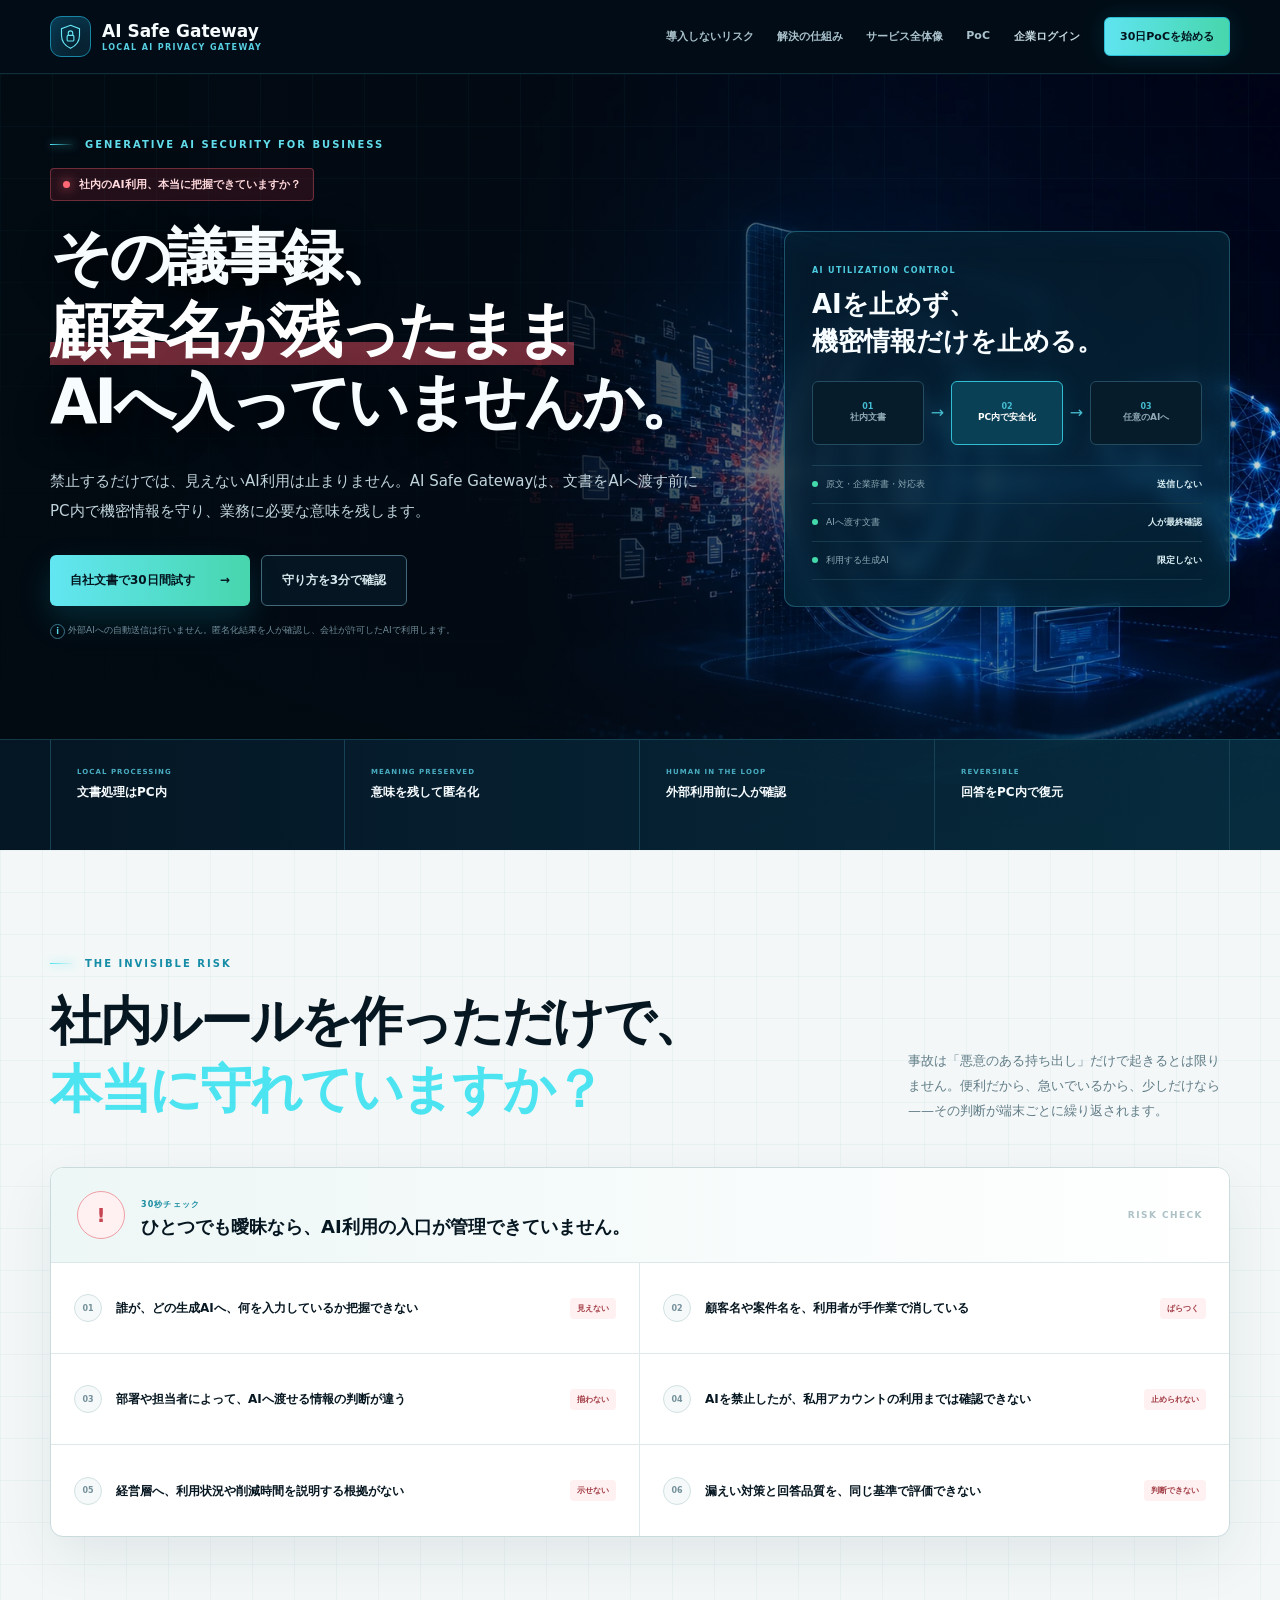
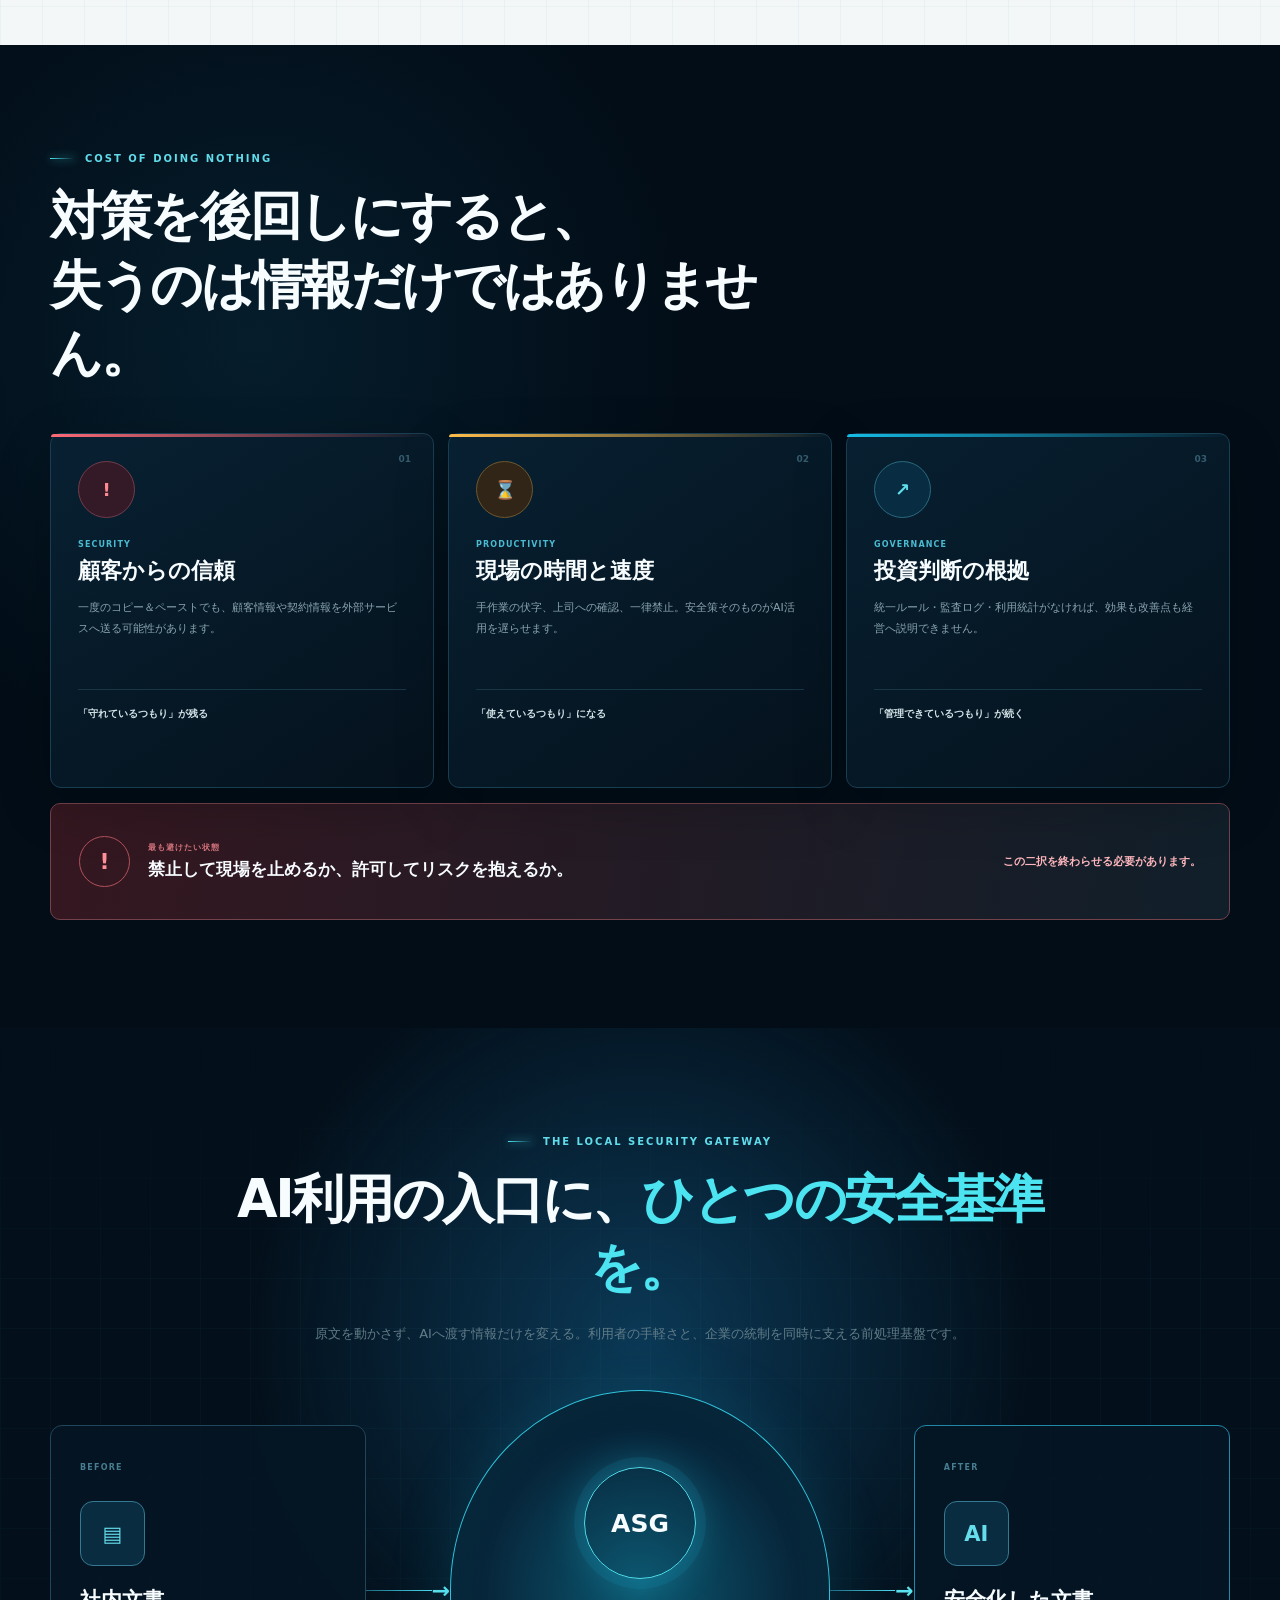
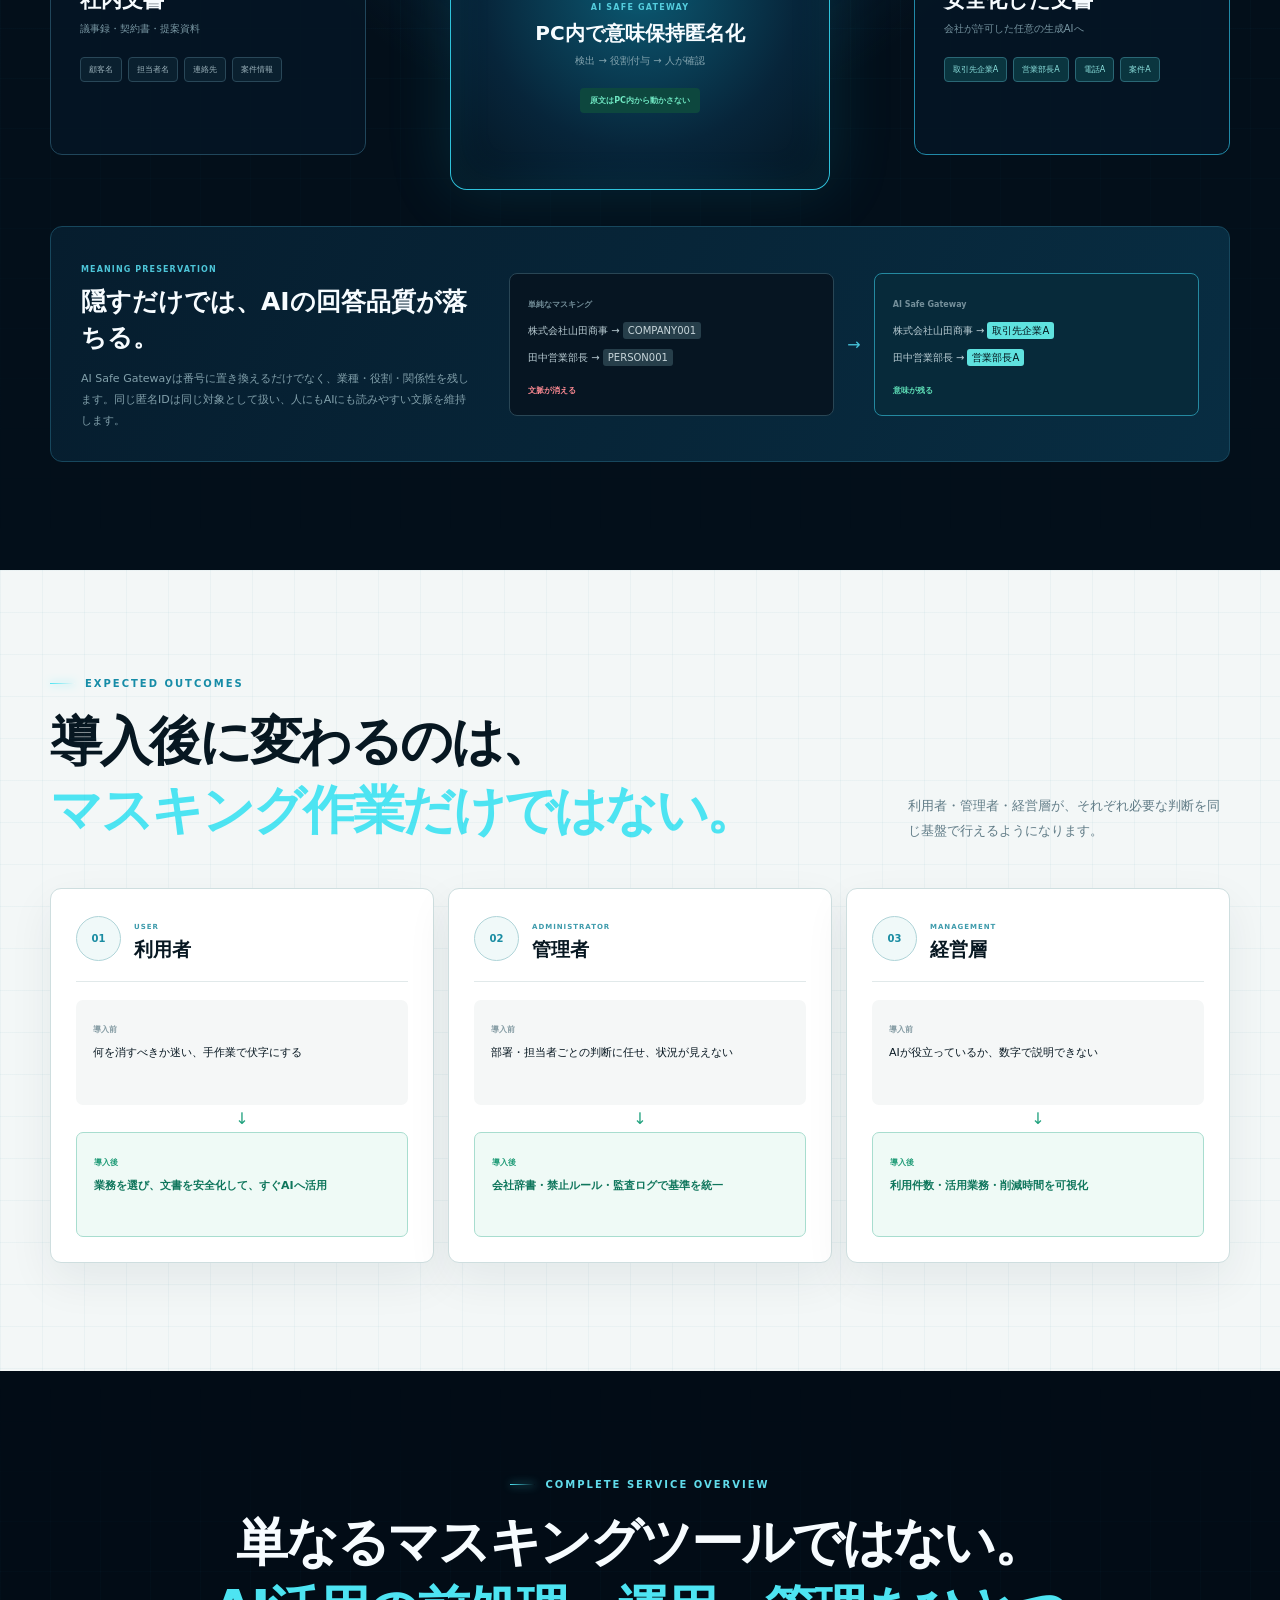
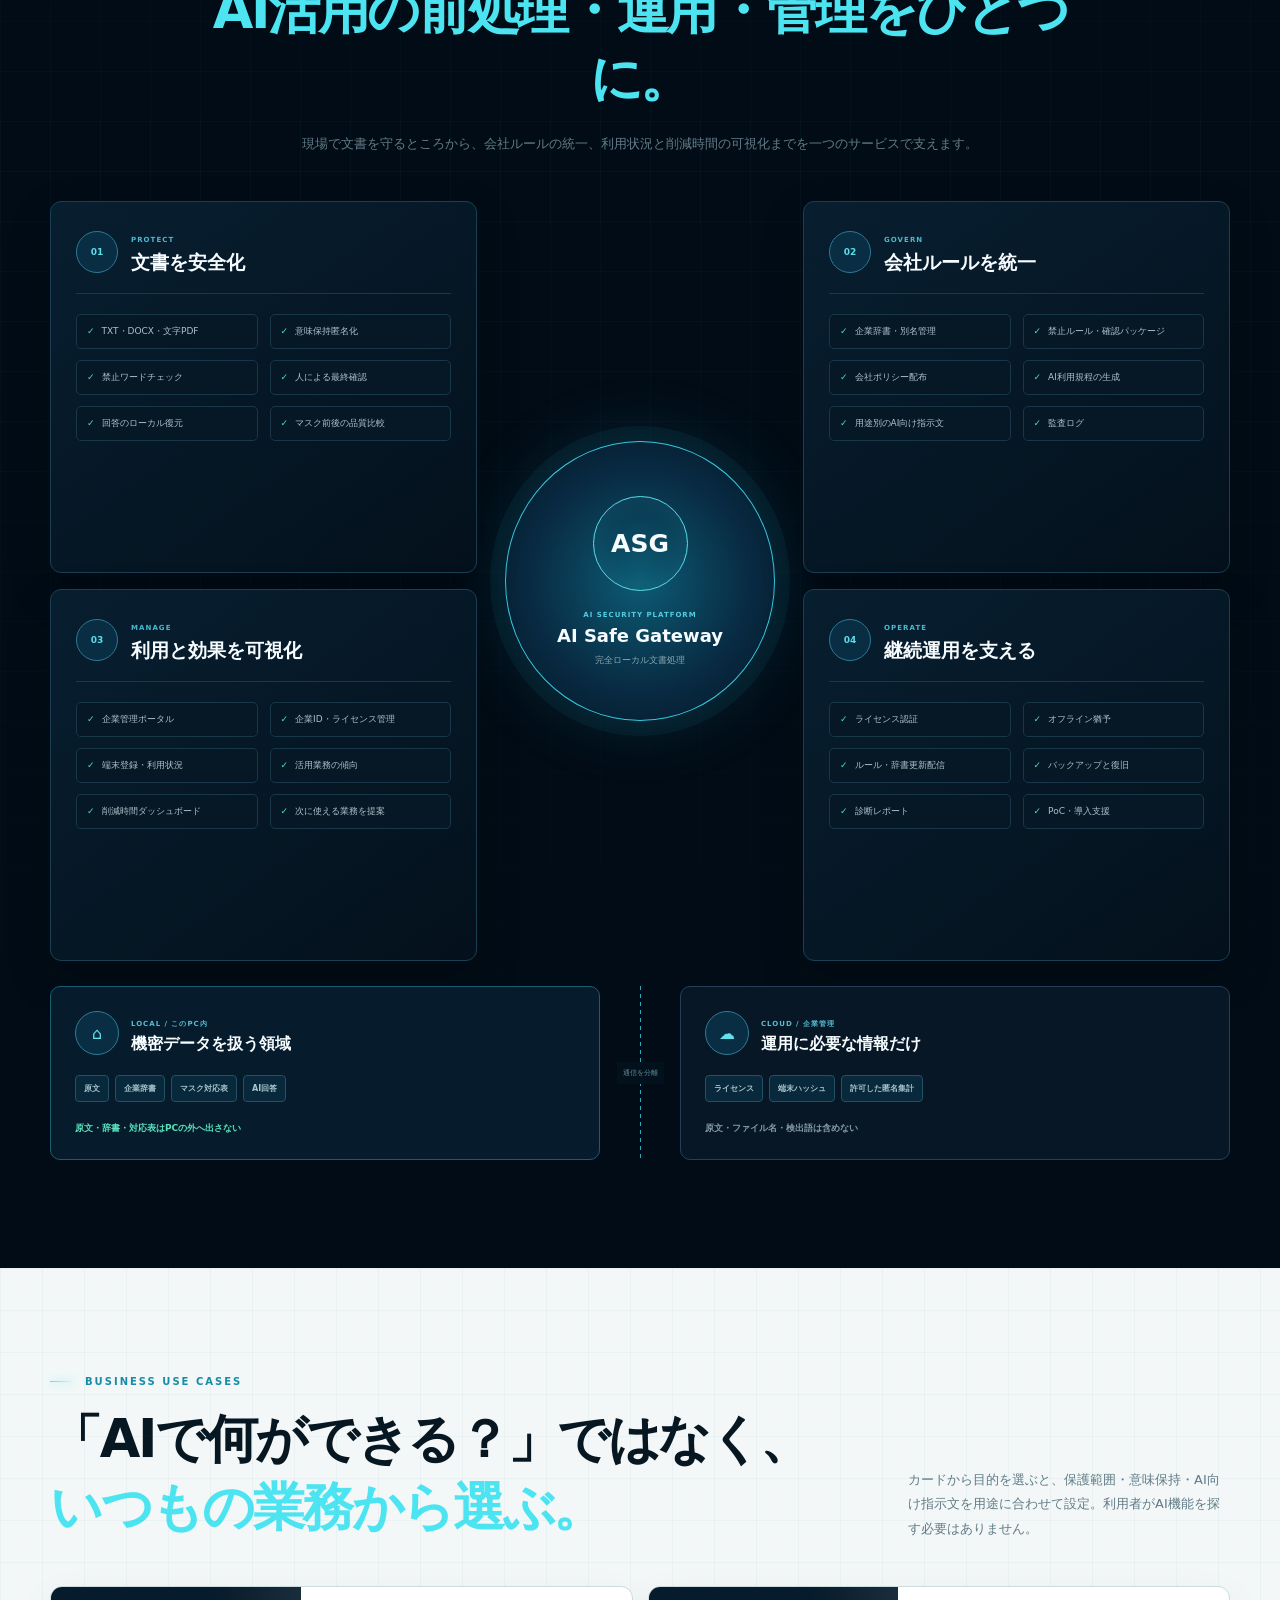
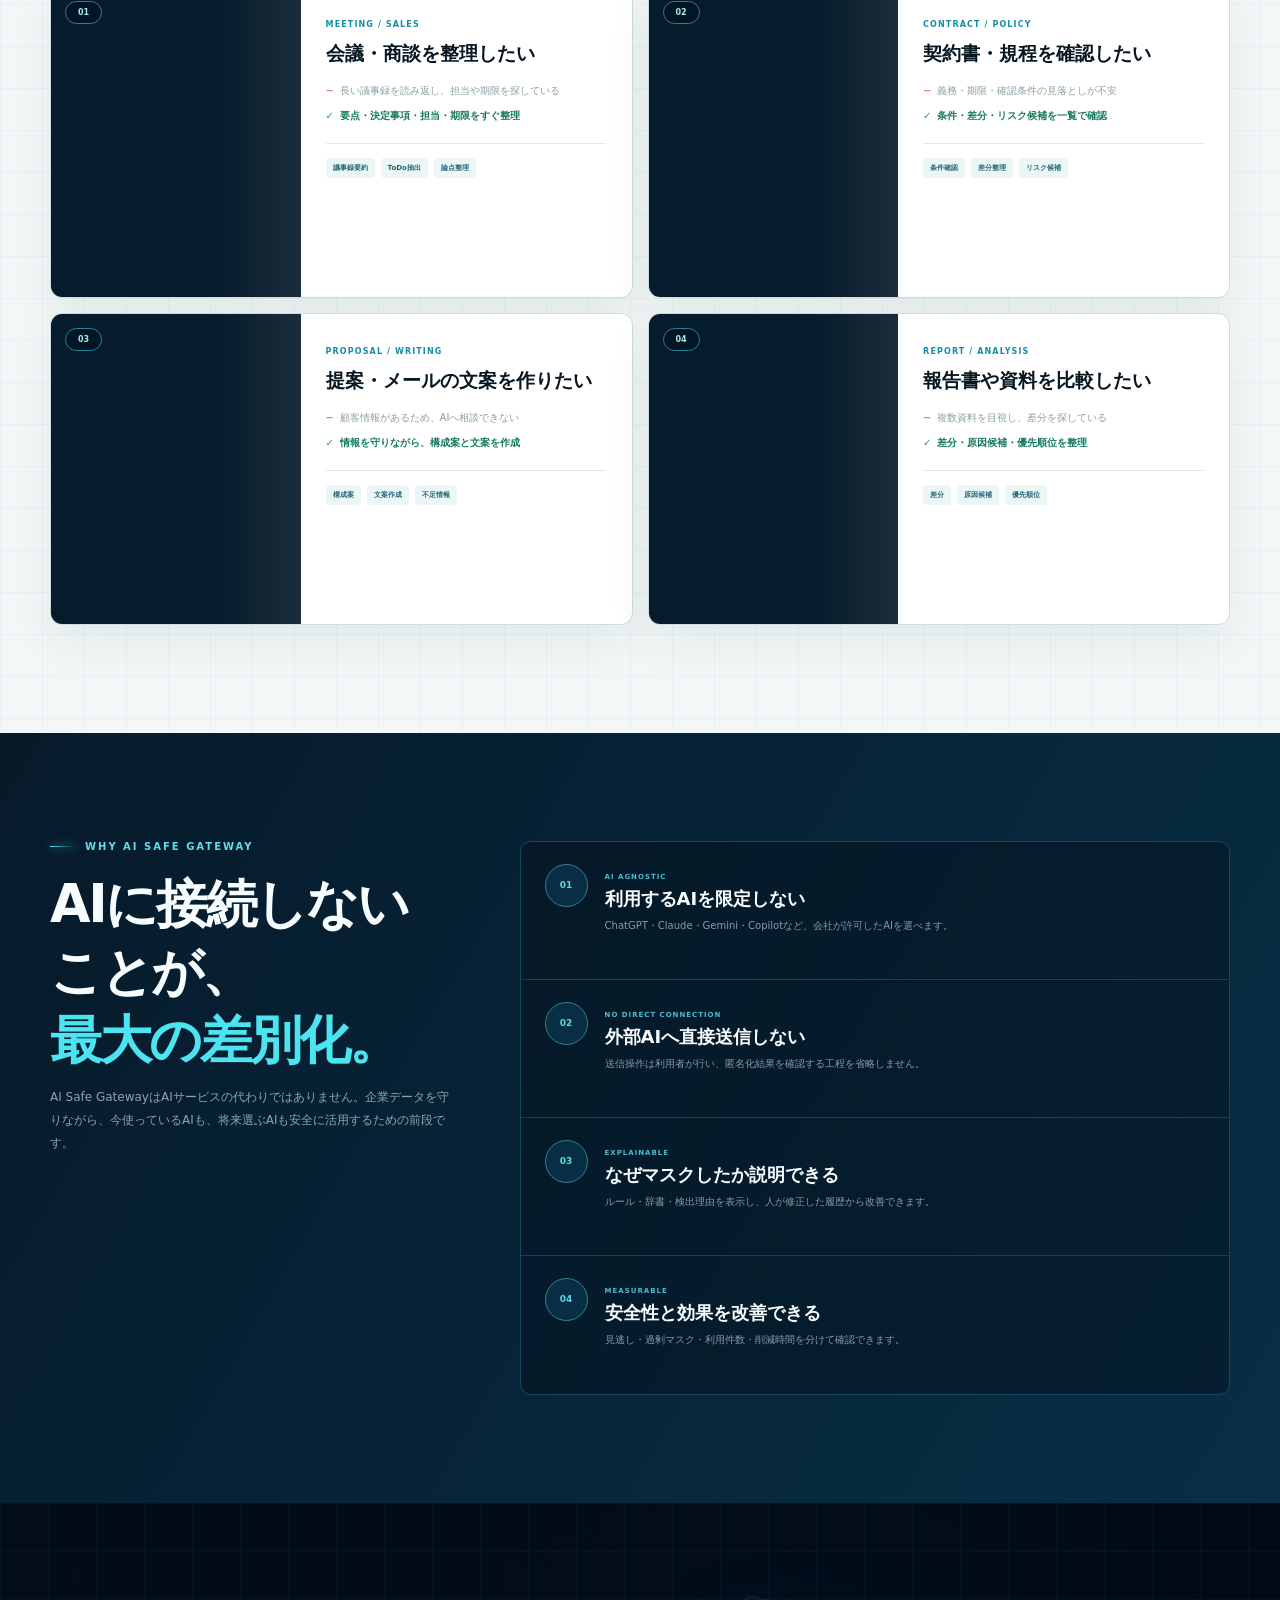
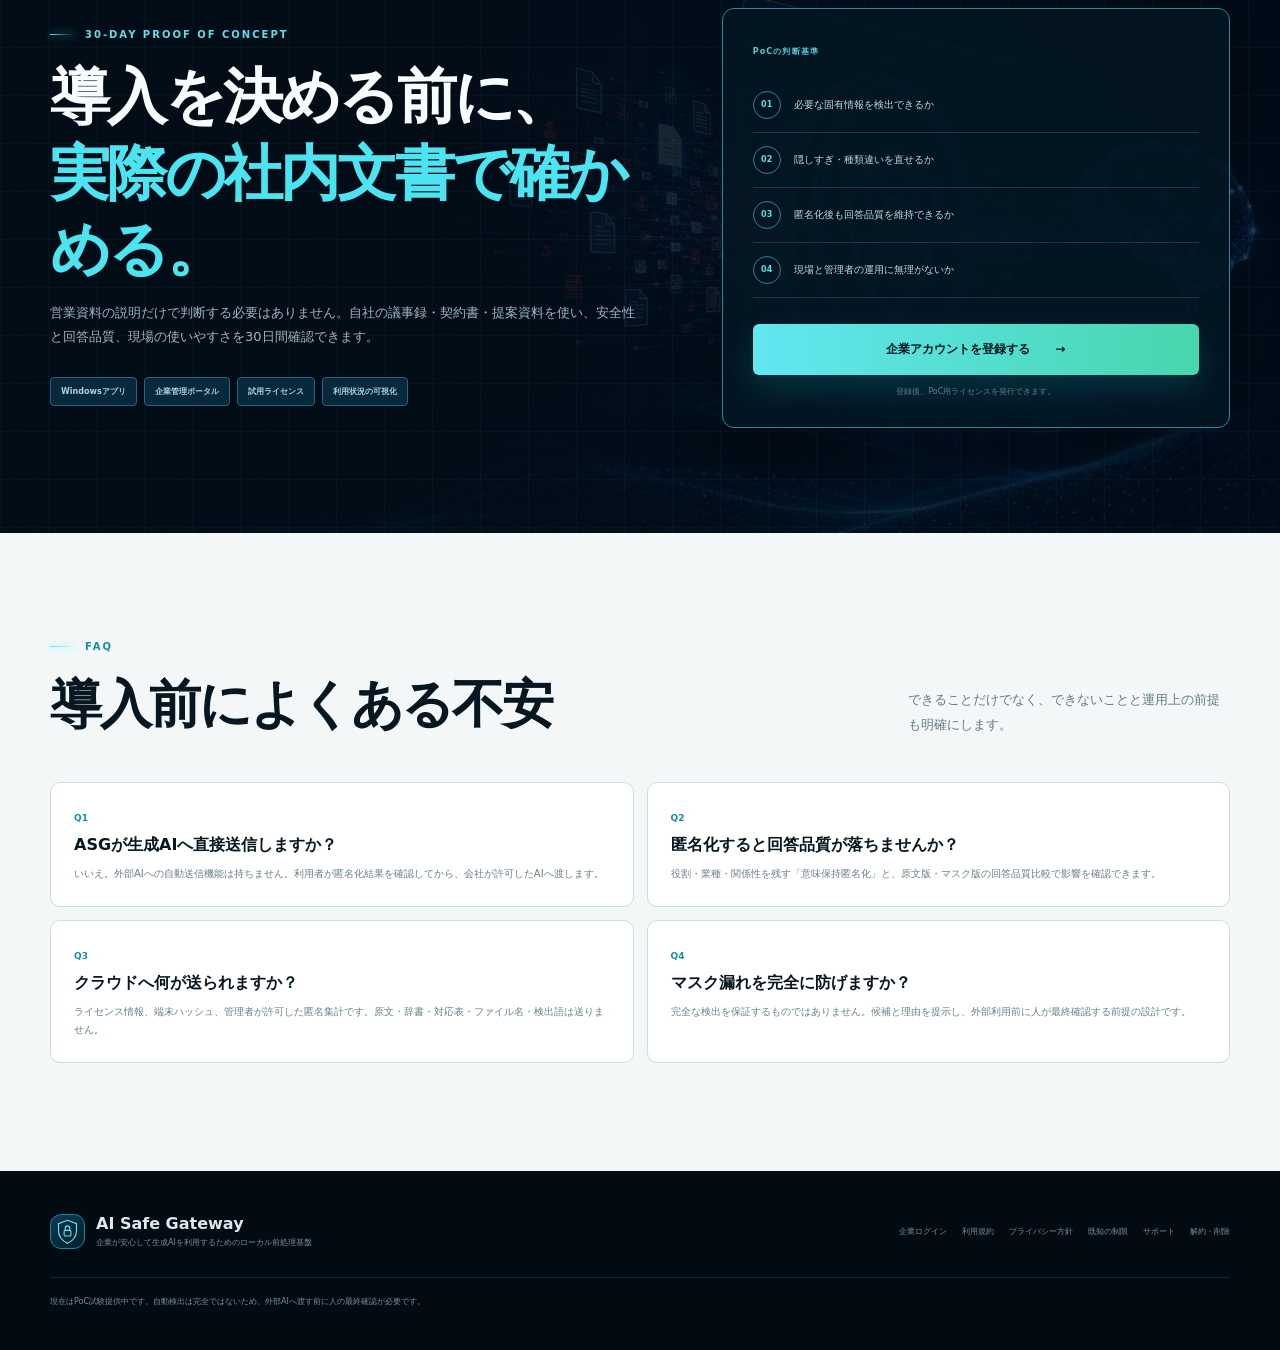
==== commit 33b02d77: "Redesign LP around risk, outcomes, and product scope" ====
--- a/lp/index.html
+++ b/lp/index.html
@@ -3,11 +3,11 @@
 <head>
   <meta charset="utf-8">
   <meta name="viewport" content="width=device-width, initial-scale=1">
-  <meta name="description" content="AI Safe Gatewayは、議事録・契約書などをPC内で意味保持匿名化し、任意の生成AIで安全に活用するためのWindows向けローカル前処理基盤です。">
+  <meta name="description" content="AI Safe Gatewayは、議事録・契約書などをPC内で意味保持匿名化し、生成AIを会社ルールで安全に活用するためのWindows向けローカル前処理基盤です。">
   <meta name="referrer" content="strict-origin-when-cross-origin">
   <meta http-equiv="Content-Security-Policy" content="default-src 'self'; img-src 'self' data:; style-src 'self'; script-src 'none'; base-uri 'self'; form-action 'self'; object-src 'none'">
-  <title>AI Safe Gateway | AIを止めない。機密情報だけを、AIに渡さない。</title>
-  <link rel="stylesheet" href="styles.css?v=0.5.0">
+  <title>AI Safe Gateway | AIを止めず、機密情報だけを止める</title>
+  <link rel="stylesheet" href="conversion.css?v=0.6.0">
 </head>
 <body>
   <header class="site-header">
@@ -22,251 +22,345 @@
       <span><b>AI Safe Gateway</b><small>LOCAL AI PRIVACY GATEWAY</small></span>
     </a>
     <nav aria-label="ページ内メニュー">
-      <a href="#why">選ばれる理由</a>
-      <a href="#flow">仕組み</a>
-      <a href="#usecases">活用例</a>
+      <a href="#risk">導入しないリスク</a>
+      <a href="#solution">解決の仕組み</a>
+      <a href="#platform">サービス全体像</a>
       <a href="#poc">PoC</a>
     </nav>
     <a class="login-link" href="../index.html">企業ログイン</a>
-    <a class="header-cta" href="../index.html?mode=register">PoCを始める</a>
+    <a class="header-cta" href="../index.html?mode=register">30日PoCを始める</a>
   </header>
 
   <main id="top">
     <section class="hero">
-      <div class="hero-image" aria-hidden="true"></div>
-      <div class="hero-copy">
-        <p class="eyebrow"><span></span> LOCAL-FIRST AI SECURITY</p>
-        <p class="hero-badge">原文・辞書・対応表はPCの外へ出さない</p>
-        <h1>AIを止めない。<br><em>機密情報だけを、<br>AIに渡さない。</em></h1>
-        <p class="hero-lead">議事録・契約書・提案資料を、PC内で「意味を残したまま」匿名化。ChatGPT・Claude・Geminiなど、会社が選んだ生成AIを安全に活用できます。</p>
-        <div class="hero-actions">
-          <a class="button primary" href="../index.html?mode=register"><span>30日間のPoCを始める</span><b>→</b></a>
-          <a class="button secondary" href="#flow">3分で仕組みを見る</a>
-        </div>
-        <p class="hero-note">AI Safe Gatewayから外部AIへの自動送信は行いません。匿名化結果を人が確認して利用します。</p>
-      </div>
-      <div class="hero-status" aria-label="製品の特徴">
-        <article><span class="status-icon">PC</span><div><small>DOCUMENT</small><strong>文書処理はローカル</strong></div></article>
-        <i></i>
-        <article><span class="status-icon">AI</span><div><small>AI CHOICE</small><strong>利用するAIを限定しない</strong></div></article>
-        <i></i>
-        <article><span class="status-icon">↺</span><div><small>REVERSIBLE</small><strong>回答をPC内で復元</strong></div></article>
-      </div>
-    </section>
-
-    <section class="trust-rail" aria-label="セキュリティ境界">
-      <p>守る対象</p>
-      <article><strong>原文</strong><span>外部送信なし</span></article>
-      <article><strong>企業辞書</strong><span>PC内で暗号化</span></article>
-      <article><strong>対応表</strong><span>PC内で暗号化</span></article>
-      <article><strong>外部AI</strong><span>自動接続なし</span></article>
-    </section>
-
-    <section id="why" class="section problem-section">
-      <div class="section-heading split-heading">
+      <div class="hero-visual" aria-hidden="true"></div>
+      <div class="hero-inner">
+        <div class="hero-copy">
+          <p class="kicker"><span></span> GENERATIVE AI SECURITY FOR BUSINESS</p>
+          <div class="alert-chip"><i></i> 社内のAI利用、本当に把握できていますか？</div>
+          <h1>その議事録、<br><em>顧客名が残ったまま</em><br>AIへ入っていませんか。</h1>
+          <p class="hero-lead">禁止するだけでは、見えないAI利用は止まりません。AI Safe Gatewayは、文書をAIへ渡す前にPC内で機密情報を守り、業務に必要な意味を残します。</p>
+          <div class="hero-actions">
+            <a class="button primary" href="../index.html?mode=register"><span>自社文書で30日間試す</span><b>→</b></a>
+            <a class="button ghost" href="#solution">守り方を3分で確認</a>
+          </div>
+          <p class="hero-note">外部AIへの自動送信は行いません。匿名化結果を人が確認し、会社が許可したAIで利用します。</p>
+        </div>
+        <aside class="hero-proof">
+          <small>AI UTILIZATION CONTROL</small>
+          <h2>AIを止めず、<br>機密情報だけを止める。</h2>
+          <div class="proof-flow">
+            <span><b>01</b>社内文書</span><i>→</i>
+            <span class="active"><b>02</b>PC内で安全化</span><i>→</i>
+            <span><b>03</b>任意のAIへ</span>
+          </div>
+          <div class="proof-list">
+            <p><i></i><span>原文・企業辞書・対応表</span><strong>送信しない</strong></p>
+            <p><i></i><span>AIへ渡す文書</span><strong>人が最終確認</strong></p>
+            <p><i></i><span>利用する生成AI</span><strong>限定しない</strong></p>
+          </div>
+        </aside>
+      </div>
+      <div class="trust-strip">
+        <p><small>LOCAL PROCESSING</small><strong>文書処理はPC内</strong></p>
+        <p><small>MEANING PRESERVED</small><strong>意味を残して匿名化</strong></p>
+        <p><small>HUMAN IN THE LOOP</small><strong>外部利用前に人が確認</strong></p>
+        <p><small>REVERSIBLE</small><strong>回答をPC内で復元</strong></p>
+      </div>
+    </section>
+
+    <section id="risk" class="section diagnosis-section">
+      <div class="section-head split">
         <div>
-          <p class="eyebrow dark"><span></span> THE PROBLEM</p>
-          <h2>「AI禁止」か「漏えいリスク」か。<br><em>その二択を終わらせる。</em></h2>
-        </div>
-        <p>企業が生成AIを使えない理由は、AIの性能不足ではありません。顧客名・担当者名・契約情報を、そのまま入力できないことです。</p>
-      </div>
-      <div class="problem-grid">
-        <article class="problem-card danger">
-          <span class="problem-no">01</span>
-          <div class="line-icon">↑</div>
-          <h3>そのままAIへ入力</h3>
-          <p>顧客情報や営業秘密まで、社外サービスへ送る可能性が残ります。</p>
-          <strong>情報漏えいが不安</strong>
-        </article>
-        <article class="problem-card warning">
-          <span class="problem-no">02</span>
-          <div class="line-icon">###</div>
-          <h3>単純な伏字・番号置換</h3>
-          <p>人物の役割や企業の業種が消え、要約・分析の品質が落ちます。</p>
-          <strong>AIが文脈を失う</strong>
-        </article>
-        <article class="problem-card muted">
-          <span class="problem-no">03</span>
-          <div class="line-icon">Ⅱ</div>
-          <h3>生成AIを一律禁止</h3>
-          <p>安全性は保てても、現場の生産性向上とAI活用が止まります。</p>
-          <strong>業務改善が進まない</strong>
-        </article>
-      </div>
-      <div class="answer-banner">
-        <div class="answer-shield">✓</div>
-        <div><small>THE THIRD OPTION</small><h3>AIへ送る前に、PC内で守る。</h3><p>AI Safe Gatewayは、生成AIと社内文書の間に置く「ローカル前処理基盤」です。</p></div>
-        <span>安全性</span><b>×</b><span>回答品質</span><b>×</b><span>運用性</span>
-      </div>
-    </section>
-
-    <section id="flow" class="section flow-section">
-      <div class="section-heading centered">
-        <p class="eyebrow dark"><span></span> MEANING-PRESERVING ANONYMIZATION</p>
-        <h2>ただ隠すのではなく、<em>AIが理解できる形へ。</em></h2>
-        <p>数字だけの匿名IDではなく、業種・役割・関係性を残します。人が読んでも、AIが読んでも、文脈を追える匿名化です。</p>
-      </div>
-
-      <div class="mask-compare">
-        <article class="compare-card ordinary">
-          <header><span>一般的なマスキング</span><small>意味が消える</small></header>
-          <div class="sentence">
-            <p>株式会社山田商事の田中部長が説明</p>
-            <b>↓</b>
-            <p><mark>COMPANY001</mark>の<mark>PERSON001</mark>が説明</p>
-          </div>
-          <footer><span>×</span> AIが業種・役割を判断しにくい</footer>
-        </article>
-        <div class="versus">VS</div>
-        <article class="compare-card gateway">
-          <header><span>AI Safe Gateway</span><small>意味を残す</small></header>
-          <div class="sentence">
-            <p>株式会社山田商事の田中営業部長が説明</p>
-            <b>↓</b>
-            <p><mark>取引先企業A</mark>の<mark>営業部長A</mark>が説明</p>
-          </div>
-          <footer><span>✓</span> AIが関係性を保ったまま要約・分析</footer>
-        </article>
-      </div>
-
-      <div class="workflow">
-        <article>
-          <span class="workflow-no">01</span>
-          <div class="workflow-icon">▤</div>
-          <small>INPUT</small>
-          <h3>原文を読み込む</h3>
-          <p>TXT・DOCX・文字PDF</p>
-          <b class="location local">このPC内</b>
-        </article>
-        <div class="workflow-arrow">→</div>
-        <article class="active">
-          <span class="workflow-no">02</span>
-          <div class="workflow-icon shield-mini">◇</div>
-          <small>PROTECT</small>
-          <h3>意味保持匿名化</h3>
-          <p>候補を検出し、人が最終確認</p>
-          <b class="location local">このPC内</b>
-        </article>
-        <div class="workflow-arrow">→</div>
-        <article>
-          <span class="workflow-no">03</span>
-          <div class="workflow-icon">AI</div>
-          <small>USE</small>
-          <h3>任意のAIで活用</h3>
-          <p>利用者が安全化文書を渡す</p>
-          <b class="location manual">手動で利用</b>
-        </article>
-        <div class="workflow-arrow">→</div>
-        <article>
-          <span class="workflow-no">04</span>
-          <div class="workflow-icon">↺</div>
-          <small>RESTORE</small>
-          <h3>回答を復元</h3>
-          <p>元の文脈へローカル復元</p>
-          <b class="location local">このPC内</b>
-        </article>
-      </div>
-      <div class="privacy-boundary"><span>🔒</span><strong>本文・辞書・対応表はPC内に保持</strong><p>クラウドへ送るのは、ライセンス情報と管理者が許可した匿名利用件数だけです。</p></div>
-    </section>
-
-    <section class="section value-section">
-      <div class="value-intro">
-        <p class="eyebrow"><span></span> WHY AI SAFE GATEWAY</p>
-        <h2>安全にするだけでは、<br>AI活用は進まない。</h2>
-        <p>現場が迷わず使え、管理者が統制でき、経営層が効果を確認できるところまでを一つにつなぎます。</p>
-      </div>
-      <div class="value-grid">
-        <article>
-          <span class="value-index">01 / SECURITY</span>
-          <div class="value-symbol">⌂</div>
-          <h3>原文を社外へ出さない</h3>
-          <p>検出・匿名化・辞書・対応表・復元をWindows PC内で完結します。</p>
-          <ul><li>外部AIへ自動送信なし</li><li>復元情報を暗号化</li><li>禁止ルールで出力を制御</li></ul>
-        </article>
-        <article>
-          <span class="value-index">02 / QUALITY</span>
-          <div class="value-symbol">◎</div>
-          <h3>回答品質を落としにくい</h3>
-          <p>役割・業種・案件など、業務に必要な意味を残して匿名化します。</p>
-          <ul><li>意味保持匿名化</li><li>原文版との回答品質比較</li><li>用途別のAI向け指示文</li></ul>
-        </article>
-        <article>
-          <span class="value-index">03 / GOVERNANCE</span>
-          <div class="value-symbol">▥</div>
-          <h3>会社ルールで統一できる</h3>
-          <p>企業辞書・禁止ルール・利用規程・監査ログを一元管理します。</p>
-          <ul><li>会社ポリシーを配布</li><li>匿名集計は初期OFF</li><li>利用件数と削減時間を可視化</li></ul>
-        </article>
+          <p class="kicker dark"><span></span> THE INVISIBLE RISK</p>
+          <h2>社内ルールを作っただけで、<br><em>本当に守れていますか？</em></h2>
+        </div>
+        <p>事故は「悪意のある持ち出し」だけで起きるとは限りません。便利だから、急いでいるから、少しだけなら——その判断が端末ごとに繰り返されます。</p>
+      </div>
+
+      <div class="diagnosis-board">
+        <div class="diagnosis-title">
+          <span class="radar-icon">!</span>
+          <div><small>30秒チェック</small><h3>ひとつでも曖昧なら、AI利用の入口が管理できていません。</h3></div>
+          <b>RISK CHECK</b>
+        </div>
+        <div class="check-grid">
+          <p><i>01</i><span>誰が、どの生成AIへ、何を入力しているか把握できない</span><b>見えない</b></p>
+          <p><i>02</i><span>顧客名や案件名を、利用者が手作業で消している</span><b>ばらつく</b></p>
+          <p><i>03</i><span>部署や担当者によって、AIへ渡せる情報の判断が違う</span><b>揃わない</b></p>
+          <p><i>04</i><span>AIを禁止したが、私用アカウントの利用までは確認できない</span><b>止められない</b></p>
+          <p><i>05</i><span>経営層へ、利用状況や削減時間を説明する根拠がない</span><b>示せない</b></p>
+          <p><i>06</i><span>漏えい対策と回答品質を、同じ基準で評価できない</span><b>判断できない</b></p>
+        </div>
+      </div>
+    </section>
+
+    <section class="section loss-section">
+      <div class="loss-intro">
+        <p class="kicker"><span></span> COST OF DOING NOTHING</p>
+        <h2>対策を後回しにすると、<br>失うのは情報だけではありません。</h2>
+      </div>
+      <div class="loss-grid">
+        <article>
+          <span class="loss-no">01</span>
+          <div class="loss-symbol shield">!</div>
+          <small>SECURITY</small>
+          <h3>顧客からの信頼</h3>
+          <p>一度のコピー＆ペーストでも、顧客情報や契約情報を外部サービスへ送る可能性があります。</p>
+          <b>「守れているつもり」が残る</b>
+        </article>
+        <article>
+          <span class="loss-no">02</span>
+          <div class="loss-symbol hour">⌛</div>
+          <small>PRODUCTIVITY</small>
+          <h3>現場の時間と速度</h3>
+          <p>手作業の伏字、上司への確認、一律禁止。安全策そのものがAI活用を遅らせます。</p>
+          <b>「使えているつもり」になる</b>
+        </article>
+        <article>
+          <span class="loss-no">03</span>
+          <div class="loss-symbol graph">↗</div>
+          <small>GOVERNANCE</small>
+          <h3>投資判断の根拠</h3>
+          <p>統一ルール・監査ログ・利用統計がなければ、効果も改善点も経営へ説明できません。</p>
+          <b>「管理できているつもり」が続く</b>
+        </article>
+      </div>
+      <div class="loss-conclusion">
+        <span>!</span>
+        <p><small>最も避けたい状態</small><strong>禁止して現場を止めるか、許可してリスクを抱えるか。</strong></p>
+        <b>この二択を終わらせる必要があります。</b>
+      </div>
+    </section>
+
+    <section id="solution" class="section solution-section">
+      <div class="section-head centered">
+        <p class="kicker"><span></span> THE LOCAL SECURITY GATEWAY</p>
+        <h2>AI利用の入口に、<em>ひとつの安全基準を。</em></h2>
+        <p>原文を動かさず、AIへ渡す情報だけを変える。利用者の手軽さと、企業の統制を同時に支える前処理基盤です。</p>
+      </div>
+
+      <div class="gateway-map">
+        <div class="gateway-source">
+          <small>BEFORE</small>
+          <span class="map-icon">▤</span>
+          <h3>社内文書</h3>
+          <p>議事録・契約書・提案資料</p>
+          <ul><li>顧客名</li><li>担当者名</li><li>連絡先</li><li>案件情報</li></ul>
+        </div>
+        <div class="map-arrow"><i></i><b>→</b></div>
+        <div class="gateway-core">
+          <span class="core-ring"><b>ASG</b></span>
+          <small>AI SAFE GATEWAY</small>
+          <h3>PC内で意味保持匿名化</h3>
+          <p>検出 → 役割付与 → 人が確認</p>
+          <b class="local-only">原文はPC内から動かさない</b>
+        </div>
+        <div class="map-arrow"><i></i><b>→</b></div>
+        <div class="gateway-output">
+          <small>AFTER</small>
+          <span class="map-icon">AI</span>
+          <h3>安全化した文書</h3>
+          <p>会社が許可した任意の生成AIへ</p>
+          <ul><li>取引先企業A</li><li>営業部長A</li><li>電話A</li><li>案件A</li></ul>
+        </div>
+      </div>
+
+      <div class="meaning-panel">
+        <div class="meaning-copy">
+          <small>MEANING PRESERVATION</small>
+          <h3>隠すだけでは、AIの回答品質が落ちる。</h3>
+          <p>AI Safe Gatewayは番号に置き換えるだけでなく、業種・役割・関係性を残します。同じ匿名IDは同じ対象として扱い、人にもAIにも読みやすい文脈を維持します。</p>
+        </div>
+        <div class="meaning-example">
+          <div><small>単純なマスキング</small><p><del>株式会社山田商事</del> → <mark>COMPANY001</mark></p><p><del>田中営業部長</del> → <mark>PERSON001</mark></p><b class="bad">文脈が消える</b></div>
+          <i>→</i>
+          <div class="preferred"><small>AI Safe Gateway</small><p><del>株式会社山田商事</del> → <mark>取引先企業A</mark></p><p><del>田中営業部長</del> → <mark>営業部長A</mark></p><b class="good">意味が残る</b></div>
+        </div>
+      </div>
+    </section>
+
+    <section class="section outcome-section">
+      <div class="section-head split">
+        <div><p class="kicker dark"><span></span> EXPECTED OUTCOMES</p><h2>導入後に変わるのは、<br><em>マスキング作業だけではない。</em></h2></div>
+        <p>利用者・管理者・経営層が、それぞれ必要な判断を同じ基盤で行えるようになります。</p>
+      </div>
+      <div class="outcome-grid">
+        <article>
+          <header><span>01</span><div><small>USER</small><h3>利用者</h3></div></header>
+          <div class="before"><small>導入前</small><p>何を消すべきか迷い、手作業で伏字にする</p></div>
+          <div class="change">↓</div>
+          <div class="after"><small>導入後</small><p><strong>業務を選び、文書を安全化して、すぐAIへ活用</strong></p></div>
+        </article>
+        <article>
+          <header><span>02</span><div><small>ADMINISTRATOR</small><h3>管理者</h3></div></header>
+          <div class="before"><small>導入前</small><p>部署・担当者ごとの判断に任せ、状況が見えない</p></div>
+          <div class="change">↓</div>
+          <div class="after"><small>導入後</small><p><strong>会社辞書・禁止ルール・監査ログで基準を統一</strong></p></div>
+        </article>
+        <article>
+          <header><span>03</span><div><small>MANAGEMENT</small><h3>経営層</h3></div></header>
+          <div class="before"><small>導入前</small><p>AIが役立っているか、数字で説明できない</p></div>
+          <div class="change">↓</div>
+          <div class="after"><small>導入後</small><p><strong>利用件数・活用業務・削減時間を可視化</strong></p></div>
+        </article>
+      </div>
+    </section>
+
+    <section id="platform" class="section platform-section">
+      <div class="section-head centered">
+        <p class="kicker"><span></span> COMPLETE SERVICE OVERVIEW</p>
+        <h2>単なるマスキングツールではない。<br><em>AI活用の前処理・運用・管理をひとつに。</em></h2>
+        <p>現場で文書を守るところから、会社ルールの統一、利用状況と削減時間の可視化までを一つのサービスで支えます。</p>
+      </div>
+
+      <div class="platform-map">
+        <div class="platform-center">
+          <span class="platform-logo">ASG</span>
+          <small>AI SECURITY PLATFORM</small>
+          <strong>AI Safe Gateway</strong>
+          <p>完全ローカル文書処理</p>
+        </div>
+        <article class="module protect">
+          <header><span>01</span><div><small>PROTECT</small><h3>文書を安全化</h3></div></header>
+          <ul>
+            <li>TXT・DOCX・文字PDF</li>
+            <li>意味保持匿名化</li>
+            <li>禁止ワードチェック</li>
+            <li>人による最終確認</li>
+            <li>回答のローカル復元</li>
+            <li>マスク前後の品質比較</li>
+          </ul>
+        </article>
+        <article class="module govern">
+          <header><span>02</span><div><small>GOVERN</small><h3>会社ルールを統一</h3></div></header>
+          <ul>
+            <li>企業辞書・別名管理</li>
+            <li>禁止ルール・確認パッケージ</li>
+            <li>会社ポリシー配布</li>
+            <li>AI利用規程の生成</li>
+            <li>用途別のAI向け指示文</li>
+            <li>監査ログ</li>
+          </ul>
+        </article>
+        <article class="module manage">
+          <header><span>03</span><div><small>MANAGE</small><h3>利用と効果を可視化</h3></div></header>
+          <ul>
+            <li>企業管理ポータル</li>
+            <li>企業ID・ライセンス管理</li>
+            <li>端末登録・利用状況</li>
+            <li>活用業務の傾向</li>
+            <li>削減時間ダッシュボード</li>
+            <li>次に使える業務を提案</li>
+          </ul>
+        </article>
+        <article class="module operate">
+          <header><span>04</span><div><small>OPERATE</small><h3>継続運用を支える</h3></div></header>
+          <ul>
+            <li>ライセンス認証</li>
+            <li>オフライン猶予</li>
+            <li>ルール・辞書更新配信</li>
+            <li>バックアップと復旧</li>
+            <li>診断レポート</li>
+            <li>PoC・導入支援</li>
+          </ul>
+        </article>
+      </div>
+
+      <div class="data-boundary">
+        <div class="boundary-local">
+          <header><span>⌂</span><div><small>LOCAL / このPC内</small><h3>機密データを扱う領域</h3></div></header>
+          <p><b>原文</b><b>企業辞書</b><b>マスク対応表</b><b>AI回答</b></p>
+          <strong>原文・辞書・対応表はPCの外へ出さない</strong>
+        </div>
+        <div class="boundary-divider"><span>通信を分離</span></div>
+        <div class="boundary-cloud">
+          <header><span>☁</span><div><small>CLOUD / 企業管理</small><h3>運用に必要な情報だけ</h3></div></header>
+          <p><b>ライセンス</b><b>端末ハッシュ</b><b>許可した匿名集計</b></p>
+          <strong>原文・ファイル名・検出語は含めない</strong>
+        </div>
       </div>
     </section>
 
     <section id="usecases" class="section usecase-section">
-      <div class="section-heading split-heading">
-        <div><p class="eyebrow dark"><span></span> USE CASES</p><h2>いつもの業務から、<br><em>安全なAI活用を始める。</em></h2></div>
-        <p>AI機能を探す必要はありません。「何をしたいか」を選び、対象ファイルを開くだけです。</p>
+      <div class="section-head split">
+        <div><p class="kicker dark"><span></span> BUSINESS USE CASES</p><h2>「AIで何ができる？」ではなく、<br><em>いつもの業務から選ぶ。</em></h2></div>
+        <p>カードから目的を選ぶと、保護範囲・意味保持・AI向け指示文を用途に合わせて設定。利用者がAI機能を探す必要はありません。</p>
       </div>
       <div class="usecase-grid">
         <article>
           <div class="usecase-image"><img src="assets/usecase-meeting.webp" alt="議事録を安全化して要点を整理するイメージ" loading="lazy"><span>01</span></div>
-          <div class="usecase-copy"><small>MEETING / SALES</small><h3>会議・商談を整理したい</h3><p>長い議事録から、要点・決定事項・担当・期限を整理。</p><ul><li>議事録要約</li><li>ToDo抽出</li><li>論点整理</li></ul></div>
+          <div class="usecase-copy"><small>MEETING / SALES</small><h3>会議・商談を整理したい</h3><p class="pain">長い議事録を読み返し、担当や期限を探している</p><p class="result">要点・決定事項・担当・期限をすぐ整理</p><ul><li>議事録要約</li><li>ToDo抽出</li><li>論点整理</li></ul></div>
         </article>
         <article>
           <div class="usecase-image"><img src="assets/usecase-contract.webp" alt="契約書を安全化して条件を確認するイメージ" loading="lazy"><span>02</span></div>
-          <div class="usecase-copy"><small>CONTRACT / POLICY</small><h3>契約書・規程を確認したい</h3><p>義務、期限、リスク候補、確認すべき条件を整理。</p><ul><li>条件確認</li><li>差分整理</li><li>リスク候補</li></ul></div>
+          <div class="usecase-copy"><small>CONTRACT / POLICY</small><h3>契約書・規程を確認したい</h3><p class="pain">義務・期限・確認条件の見落としが不安</p><p class="result">条件・差分・リスク候補を一覧で確認</p><ul><li>条件確認</li><li>差分整理</li><li>リスク候補</li></ul></div>
         </article>
         <article>
           <div class="usecase-image"><img src="assets/usecase-writing.webp" alt="資料を安全化して提案文を作るイメージ" loading="lazy"><span>03</span></div>
-          <div class="usecase-copy"><small>PROPOSAL / WRITING</small><h3>提案・メールの文案を作りたい</h3><p>顧客情報を守りながら、構成案や伝わる文章へ。</p><ul><li>構成案</li><li>文案作成</li><li>不足情報</li></ul></div>
+          <div class="usecase-copy"><small>PROPOSAL / WRITING</small><h3>提案・メールの文案を作りたい</h3><p class="pain">顧客情報があるため、AIへ相談できない</p><p class="result">情報を守りながら、構成案と文案を作成</p><ul><li>構成案</li><li>文案作成</li><li>不足情報</li></ul></div>
         </article>
         <article>
           <div class="usecase-image"><img src="assets/usecase-analysis.webp" alt="複数資料を安全化して比較するイメージ" loading="lazy"><span>04</span></div>
-          <div class="usecase-copy"><small>REPORT / ANALYSIS</small><h3>報告書や資料を比較したい</h3><p>複数資料から、差分・原因候補・優先順位を整理。</p><ul><li>差分</li><li>原因候補</li><li>優先順位</li></ul></div>
-        </article>
-      </div>
-    </section>
-
-    <section class="architecture-section">
-      <div class="architecture-inner">
-        <div class="architecture-copy">
-          <p class="eyebrow"><span></span> SECURITY BOUNDARY</p>
-          <h2>文書データと管理データを、<br>明確に分離。</h2>
-          <p>ライセンス認証や利用状況の可視化があっても、本文・辞書・対応表は送信しない設計です。</p>
-        </div>
-        <div class="architecture">
-          <div class="zone local-zone">
-            <header><span>🔒</span><strong>社内・PC内</strong><small>文書処理の領域</small></header>
-            <div class="zone-items"><span>原文</span><i>→</i><span>検出・匿名化</span><i>→</i><span>人が確認</span><i>→</i><span>ローカル復元</span></div>
-            <footer>本文・企業辞書・対応表・AI回答は外部送信しない</footer>
-          </div>
-          <div class="boundary-line"><span>通信を分離</span></div>
-          <div class="zone cloud-zone">
-            <header><span>☁</span><strong>管理クラウド</strong><small>企業管理の領域</small></header>
-            <div class="zone-items"><span>ライセンス</span><span>端末ハッシュ</span><span>匿名利用件数</span></div>
-            <footer>原文・ファイル名・検出語・辞書・対応表は含めない</footer>
-          </div>
-        </div>
+          <div class="usecase-copy"><small>REPORT / ANALYSIS</small><h3>報告書や資料を比較したい</h3><p class="pain">複数資料を目視し、差分を探している</p><p class="result">差分・原因候補・優先順位を整理</p><ul><li>差分</li><li>原因候補</li><li>優先順位</li></ul></div>
+        </article>
+      </div>
+    </section>
+
+    <section class="section difference-section">
+      <div class="difference-copy">
+        <p class="kicker"><span></span> WHY AI SAFE GATEWAY</p>
+        <h2>AIに接続しないことが、<br><em>最大の差別化。</em></h2>
+        <p>AI Safe GatewayはAIサービスの代わりではありません。企業データを守りながら、今使っているAIも、将来選ぶAIも安全に活用するための前段です。</p>
+      </div>
+      <div class="difference-list">
+        <article><span>01</span><div><small>AI AGNOSTIC</small><h3>利用するAIを限定しない</h3><p>ChatGPT・Claude・Gemini・Copilotなど、会社が許可したAIを選べます。</p></div></article>
+        <article><span>02</span><div><small>NO DIRECT CONNECTION</small><h3>外部AIへ直接送信しない</h3><p>送信操作は利用者が行い、匿名化結果を確認する工程を省略しません。</p></div></article>
+        <article><span>03</span><div><small>EXPLAINABLE</small><h3>なぜマスクしたか説明できる</h3><p>ルール・辞書・検出理由を表示し、人が修正した履歴から改善できます。</p></div></article>
+        <article><span>04</span><div><small>MEASURABLE</small><h3>安全性と効果を改善できる</h3><p>見逃し・過剰マスク・利用件数・削減時間を分けて確認できます。</p></div></article>
       </div>
     </section>
 
     <section id="poc" class="poc-section">
-      <div class="poc-glow"></div>
+      <div class="poc-backdrop"></div>
       <div class="poc-copy">
-        <p class="eyebrow"><span></span> 30-DAY PROOF OF CONCEPT</p>
-        <h2>営業資料ではなく、<br><em>実際の文書で判断してください。</em></h2>
-        <p>自社の議事録・契約書で、マスク漏れ、過剰マスク、回答品質、現場の操作性を30日間確認できます。</p>
-        <div class="poc-points"><span>Windowsアプリ</span><span>企業管理ポータル</span><span>試用ライセンス</span><span>利用状況の可視化</span></div>
+        <p class="kicker"><span></span> 30-DAY PROOF OF CONCEPT</p>
+        <h2>導入を決める前に、<br><em>実際の社内文書で確かめる。</em></h2>
+        <p>営業資料の説明だけで判断する必要はありません。自社の議事録・契約書・提案資料を使い、安全性と回答品質、現場の使いやすさを30日間確認できます。</p>
+        <div class="poc-badges"><span>Windowsアプリ</span><span>企業管理ポータル</span><span>試用ライセンス</span><span>利用状況の可視化</span></div>
       </div>
       <div class="poc-card">
-        <small>PoCで確認すること</small>
-        <ol><li><b>01</b><span>固有情報を十分に検出できるか</span></li><li><b>02</b><span>匿名化後も回答品質を維持できるか</span></li><li><b>03</b><span>現場が迷わず操作できるか</span></li><li><b>04</b><span>管理者が利用状況を把握できるか</span></li></ol>
+        <small>PoCの判断基準</small>
+        <ol>
+          <li><b>01</b><span>必要な固有情報を検出できるか</span></li>
+          <li><b>02</b><span>隠しすぎ・種類違いを直せるか</span></li>
+          <li><b>03</b><span>匿名化後も回答品質を維持できるか</span></li>
+          <li><b>04</b><span>現場と管理者の運用に無理がないか</span></li>
+        </ol>
         <a class="button primary wide" href="../index.html?mode=register"><span>企業アカウントを登録する</span><b>→</b></a>
         <p>登録後、PoC用ライセンスを発行できます。</p>
       </div>
     </section>
+
+    <section class="section faq-section">
+      <div class="section-head split">
+        <div><p class="kicker dark"><span></span> FAQ</p><h2>導入前によくある不安</h2></div>
+        <p>できることだけでなく、できないことと運用上の前提も明確にします。</p>
+      </div>
+      <div class="faq-grid">
+        <article><span>Q1</span><h3>ASGが生成AIへ直接送信しますか？</h3><p>いいえ。外部AIへの自動送信機能は持ちません。利用者が匿名化結果を確認してから、会社が許可したAIへ渡します。</p></article>
+        <article><span>Q2</span><h3>匿名化すると回答品質が落ちませんか？</h3><p>役割・業種・関係性を残す「意味保持匿名化」と、原文版・マスク版の回答品質比較で影響を確認できます。</p></article>
+        <article><span>Q3</span><h3>クラウドへ何が送られますか？</h3><p>ライセンス情報、端末ハッシュ、管理者が許可した匿名集計です。原文・辞書・対応表・ファイル名・検出語は送りません。</p></article>
+        <article><span>Q4</span><h3>マスク漏れを完全に防げますか？</h3><p>完全な検出を保証するものではありません。候補と理由を提示し、外部利用前に人が最終確認する前提の設計です。</p></article>
+      </div>
+    </section>
   </main>
 
   <footer class="site-footer">
-    <div class="footer-brand"><span class="brand-mark small"><svg viewBox="0 0 48 48" aria-hidden="true"><path d="M24 4 40 10v12c0 11-6 18-16 23C14 40 8 33 8 22V10L24 4Z"/><rect x="18" y="22" width="12" height="10" rx="2"/><path d="M20 22v-4a4 4 0 0 1 8 0v4"/></svg></span><div><b>AI Safe Gateway</b><p>企業が安心して生成AIを利用するためのローカル前処理基盤</p></div></div>
+    <div class="footer-brand">
+      <span class="brand-mark small"><svg viewBox="0 0 48 48" aria-hidden="true"><path d="M24 4 40 10v12c0 11-6 18-16 23C14 40 8 33 8 22V10L24 4Z"/><rect x="18" y="22" width="12" height="10" rx="2"/><path d="M20 22v-4a4 4 0 0 1 8 0v4"/></svg></span>
+      <div><b>AI Safe Gateway</b><p>企業が安心して生成AIを利用するためのローカル前処理基盤</p></div>
+    </div>
     <nav><a href="../index.html">企業ログイン</a><a href="../terms.html">利用規約</a><a href="../privacy.html">プライバシー方針</a><a href="../limitations.html">既知の制限</a><a href="../support.html">サポート</a><a href="../data-deletion.html">解約・削除</a></nav>
     <small>現在はPoC試験提供中です。自動検出は完全ではないため、外部AIへ渡す前に人の最終確認が必要です。</small>
   </footer>
--- a/lp/conversion.css
+++ b/lp/conversion.css
@@ -0,0 +1,48 @@
+:root{
+  --ink:#071721;--ink-2:#0b2838;--navy:#020b15;--navy-2:#061a2a;--navy-3:#0a3048;
+  --cyan:#4de4f2;--cyan-2:#15bce5;--green:#43d9aa;--amber:#ffbd4b;--red:#ff6976;
+  --paper:#f3f7f7;--white:#f7fcff;--muted:#91aab6;--line:rgba(82,210,237,.2);
+  color:var(--white);background:var(--navy);font-family:"Yu Gothic UI","Noto Sans JP",Meiryo,system-ui,sans-serif
+}
+*{box-sizing:border-box}
+html{scroll-behavior:smooth}
+body{margin:0;overflow-x:hidden;background:var(--navy)}
+a{color:inherit;text-decoration:none}
+em{font-style:normal;color:var(--cyan)}
+svg{display:block}
+.site-header{height:74px;padding:0 max(34px,calc((100vw - 1180px)/2));display:flex;align-items:center;gap:24px;position:fixed;inset:0 0 auto;z-index:50;border-bottom:1px solid rgba(87,220,240,.16);background:rgba(2,13,23,.88);backdrop-filter:blur(18px)}
+.brand{display:flex;align-items:center;gap:11px;margin-right:auto}.brand-mark{width:41px;height:41px;display:grid;place-items:center;border:1px solid #1885a5;border-radius:11px;background:linear-gradient(145deg,#08364e,#061724);box-shadow:inset 0 0 20px rgba(65,222,242,.08)}.brand-mark svg{width:27px;fill:none;stroke:#67e7f4;stroke-width:2}.brand b,.brand small{display:block}.brand b{font-size:17px}.brand small{margin-top:2px;color:#58cfe1;font-size:8px;font-weight:900;letter-spacing:.17em}
+.site-header nav{display:flex;gap:23px;color:#aac3cd;font-size:11px;font-weight:800}.site-header nav a:hover{color:#fff}.login-link{font-size:11px;font-weight:800;color:#c5d9e0}.header-cta{padding:11px 15px;border:1px solid #28bed6;border-radius:6px;color:#03141e;background:linear-gradient(90deg,#5fe4f0,#47d6ac);font-size:11px;font-weight:900;box-shadow:0 0 25px rgba(46,203,222,.14)}
+.hero{min-height:850px;padding-top:74px;position:relative;overflow:hidden;background:#020b15}.hero-visual{position:absolute;inset:74px 0 0;background:url("assets/hero-gateway-v2.webp") 54% center/cover no-repeat;opacity:.95}.hero::before{content:"";position:absolute;z-index:1;inset:74px 0 0;background:linear-gradient(90deg,rgba(2,10,18,.99) 0%,rgba(2,10,18,.93) 40%,rgba(2,10,18,.28) 72%,rgba(2,10,18,.08)),linear-gradient(0deg,#020b15 0%,transparent 30%)}.hero::after{content:"";position:absolute;z-index:1;inset:74px 0 0;background-image:linear-gradient(rgba(62,197,226,.045) 1px,transparent 1px),linear-gradient(90deg,rgba(62,197,226,.045) 1px,transparent 1px);background-size:52px 52px;mask-image:linear-gradient(to bottom,#000,transparent 82%)}
+.hero-inner{width:min(1180px,calc(100% - 48px));min-height:665px;margin:auto;position:relative;z-index:3;display:grid;grid-template-columns:minmax(520px,1.08fr) minmax(340px,.72fr);gap:65px;align-items:center}.hero-copy{padding:62px 0 98px}.kicker{margin:0 0 18px;display:flex;align-items:center;gap:10px;color:#61dceb;font-size:10px;font-weight:900;letter-spacing:.2em}.kicker span{width:25px;height:1px;background:linear-gradient(90deg,var(--cyan),transparent);box-shadow:0 0 8px var(--cyan)}.kicker.dark{color:#168ca7}.alert-chip{width:max-content;max-width:100%;margin-bottom:20px;padding:8px 12px;display:flex;align-items:center;gap:9px;border:1px solid rgba(255,104,118,.35);border-radius:4px;color:#ffd8dc;background:rgba(143,35,51,.24);font-size:11px;font-weight:800}.alert-chip i{width:7px;height:7px;border-radius:50%;background:var(--red);box-shadow:0 0 12px var(--red)}
+.hero h1{margin:0;font-size:clamp(46px,4.8vw,68px);line-height:1.18;letter-spacing:-.055em;text-shadow:0 9px 35px #000}.hero h1 em{color:#fff;background:linear-gradient(transparent 68%,rgba(255,86,105,.44) 68%);text-shadow:none}.hero-lead{max-width:650px;margin:27px 0 0;color:#c1d4dc;font-size:15px;font-weight:500;line-height:2}.hero-actions{margin-top:29px;display:flex;gap:11px}.button{min-height:51px;padding:0 20px;display:inline-flex;align-items:center;justify-content:center;gap:25px;border-radius:6px;font-size:12px;font-weight:900;transition:.18s}.button:hover{transform:translateY(-2px)}.button.primary{color:#031620;background:linear-gradient(90deg,#62e6f2,#47d6ad);box-shadow:0 13px 32px rgba(23,190,214,.19)}.button.ghost{border:1px solid #426879;color:#d8e8ee;background:rgba(6,26,40,.7)}.hero-note{max-width:640px;margin:17px 0 0;padding-left:18px;position:relative;color:#718e9b;font-size:9px;line-height:1.7}.hero-note::before{content:"i";width:13px;height:13px;position:absolute;left:0;top:1px;display:grid;place-items:center;border:1px solid #39778a;border-radius:50%;color:#5bd6e4;font-size:8px;font-weight:900}
+.hero-proof{margin-top:25px;padding:26px 27px;border:1px solid rgba(81,211,237,.3);border-radius:11px;background:linear-gradient(145deg,rgba(5,25,42,.89),rgba(5,42,59,.73));box-shadow:inset 0 0 45px rgba(24,161,206,.05),0 20px 60px rgba(0,0,0,.3);backdrop-filter:blur(9px)}.hero-proof>small{color:#4ecce0;font-size:8px;font-weight:900;letter-spacing:.17em}.hero-proof h2{margin:9px 0 22px;font-size:26px;line-height:1.4}.proof-flow{display:grid;grid-template-columns:1fr auto 1fr auto 1fr;gap:7px;align-items:center}.proof-flow>span{min-height:64px;padding:10px 7px;display:flex;flex-direction:column;justify-content:center;border:1px solid #234c60;border-radius:6px;color:#8faab5;background:#071c2b;text-align:center;font-size:9px;font-weight:800}.proof-flow>span b{color:#43bdd1;font-size:8px}.proof-flow>span.active{border-color:#31bed5;color:#fff;background:#0a4055;box-shadow:0 0 25px rgba(33,186,215,.14)}.proof-flow>i{color:#46bdd0;font-style:normal}.proof-list{margin-top:20px;border-top:1px solid #194256}.proof-list p{margin:0;padding:12px 0;display:grid;grid-template-columns:auto 1fr auto;gap:8px;border-bottom:1px solid #173b4d;font-size:9px}.proof-list p i{width:6px;height:6px;margin-top:3px;border-radius:50%;background:var(--green)}.proof-list span{color:#8eaab5}.proof-list strong{color:#d8edf2}
+.trust-strip{height:111px;padding:0 max(24px,calc((100vw - 1180px)/2));position:absolute;z-index:4;left:0;right:0;bottom:0;display:grid;grid-template-columns:repeat(4,1fr);border-top:1px solid rgba(83,213,237,.18);background:linear-gradient(90deg,rgba(5,22,36,.98),rgba(7,46,65,.94))}.trust-strip p{margin:0;padding:28px 26px;border-right:1px solid #174155}.trust-strip p:first-child{border-left:1px solid #174155}.trust-strip small,.trust-strip strong{display:block}.trust-strip small{color:#49acc0;font-size:7px;font-weight:900;letter-spacing:.15em}.trust-strip strong{margin-top:8px;font-size:12px}
+.section{padding:108px max(24px,calc((100vw - 1180px)/2));position:relative}.section-head{margin-bottom:44px}.section-head h2,.loss-intro h2,.difference-copy h2{margin:0;font-size:clamp(36px,4.1vw,55px);line-height:1.3;letter-spacing:-.045em}.section-head>p:last-child{margin:0;color:#617c87;font-size:13px;line-height:1.9}.section-head.split{display:grid;grid-template-columns:minmax(0,1.42fr) minmax(310px,.58fr);gap:70px;align-items:end}.section-head.centered{max-width:880px;margin-left:auto;margin-right:auto;text-align:center}.centered .kicker{justify-content:center}.centered>p:last-child{max-width:720px;margin:20px auto 0}
+.diagnosis-section{color:var(--ink);background:var(--paper)}.diagnosis-section::before,.outcome-section::before,.usecase-section::before{content:"";position:absolute;inset:0;background-image:linear-gradient(rgba(11,123,147,.045) 1px,transparent 1px),linear-gradient(90deg,rgba(11,123,147,.045) 1px,transparent 1px);background-size:42px 42px;pointer-events:none}.diagnosis-board{position:relative;border:1px solid #cadbdd;border-radius:13px;background:#fff;box-shadow:0 20px 55px rgba(14,49,62,.08);overflow:hidden}.diagnosis-title{padding:23px 26px;display:flex;align-items:center;gap:16px;border-bottom:1px solid #dce7e9;background:linear-gradient(90deg,#edf7f6,#fff)}.radar-icon{width:48px;height:48px;display:grid;place-items:center;border:1px solid #ef9ea5;border-radius:50%;color:#c74551;background:#fff1f2;font-size:20px;font-weight:900}.diagnosis-title small{color:#198ca0;font-size:8px;font-weight:900;letter-spacing:.14em}.diagnosis-title h3{margin:4px 0 0;font-size:18px}.diagnosis-title>b{margin-left:auto;color:#adc1c6;font-size:9px;letter-spacing:.16em}.check-grid{display:grid;grid-template-columns:1fr 1fr}.check-grid p{min-height:91px;margin:0;padding:20px 23px;display:grid;grid-template-columns:auto 1fr auto;align-items:center;gap:14px;border-right:1px solid #e0e9ea;border-bottom:1px solid #e0e9ea}.check-grid p:nth-child(even){border-right:0}.check-grid p:nth-last-child(-n+2){border-bottom:0}.check-grid i{width:28px;height:28px;display:grid;place-items:center;border:1px solid #d3e1e3;border-radius:50%;color:#74909a;background:#f5f9f9;font-size:8px;font-style:normal;font-weight:900}.check-grid span{font-size:12px;font-weight:700;line-height:1.7}.check-grid b{padding:5px 7px;border-radius:4px;color:#a13c44;background:#fff0f1;font-size:8px}
+.loss-section{background:radial-gradient(circle at 20% 30%,rgba(24,109,146,.17),transparent 35%),#020d17}.loss-intro{max-width:760px;margin-bottom:46px}.loss-grid{display:grid;grid-template-columns:repeat(3,1fr);gap:14px}.loss-grid article{min-height:355px;padding:27px;position:relative;border:1px solid #193d51;border-radius:11px;background:linear-gradient(145deg,rgba(8,34,52,.89),rgba(5,18,29,.94));box-shadow:0 18px 55px rgba(0,0,0,.2)}.loss-grid article::before{content:"";height:3px;position:absolute;left:0;right:0;top:0;border-radius:11px 11px 0 0;background:linear-gradient(90deg,var(--red),transparent)}.loss-grid article:nth-child(2)::before{background:linear-gradient(90deg,var(--amber),transparent)}.loss-grid article:nth-child(3)::before{background:linear-gradient(90deg,var(--cyan-2),transparent)}.loss-no{position:absolute;right:22px;top:20px;color:#355c6e;font-size:9px;font-weight:900}.loss-symbol{width:57px;height:57px;display:grid;place-items:center;border:1px solid #31546a;border-radius:50%;color:#fff;background:#0a2b3f;font-size:18px;font-weight:900}.loss-symbol.shield{color:#ff8992;border-color:#723b49;background:#341a27}.loss-symbol.hour{color:#ffd175;border-color:#6d5730;background:#302516}.loss-symbol.graph{color:#60e0ee;border-color:#29697d;background:#082d43}.loss-grid small{display:block;margin-top:22px;color:#4abbd0;font-size:8px;font-weight:900;letter-spacing:.14em}.loss-grid h3{margin:7px 0 12px;font-size:22px}.loss-grid p{min-height:91px;margin:0;color:#89a4af;font-size:11px;line-height:1.9}.loss-grid>article>b{display:block;padding-top:17px;border-top:1px solid #173747;color:#d3e3e8;font-size:10px}.loss-conclusion{min-height:112px;margin-top:15px;padding:22px 28px;display:grid;grid-template-columns:auto 1fr auto;align-items:center;gap:18px;border:1px solid #73424a;border-radius:10px;background:linear-gradient(100deg,#351720,#101f2a)}.loss-conclusion>span{width:51px;height:51px;display:grid;place-items:center;border:1px solid #b2515c;border-radius:50%;color:#ff9099;font-size:22px;font-weight:900}.loss-conclusion small,.loss-conclusion strong{display:block}.loss-conclusion small{color:#d8767f;font-size:8px;font-weight:900;letter-spacing:.13em}.loss-conclusion strong{margin-top:5px;font-size:17px}.loss-conclusion>b{color:#ffb7bd;font-size:11px}
+.solution-section{background:radial-gradient(circle at 50% 27%,#0b3855 0,transparent 38%),#030f1a}.solution-section::before,.platform-section::before{content:"";position:absolute;inset:0;background-image:linear-gradient(rgba(63,189,219,.04) 1px,transparent 1px),linear-gradient(90deg,rgba(63,189,219,.04) 1px,transparent 1px);background-size:50px 50px;mask-image:linear-gradient(to bottom,transparent,#000 25%,transparent)}.solution-section>*{position:relative}.gateway-map{display:grid;grid-template-columns:1fr 84px 1.2fr 84px 1fr;align-items:center}.gateway-source,.gateway-output{min-height:330px;padding:29px;border:1px solid #20465b;border-radius:12px;background:rgba(5,22,36,.9)}.gateway-source>small,.gateway-output>small{color:#477d90;font-size:8px;font-weight:900;letter-spacing:.15em}.map-icon{width:65px;height:65px;margin:27px 0 20px;display:grid;place-items:center;border:1px solid #347991;border-radius:13px;color:#66ddeb;background:#092c41;font-size:21px;font-weight:900}.gateway-source h3,.gateway-output h3{margin:0;font-size:21px}.gateway-source p,.gateway-output p{margin:8px 0 21px;color:#7896a2;font-size:10px}.gateway-source ul,.gateway-output ul{margin:0;padding:0;display:flex;flex-wrap:wrap;gap:6px;list-style:none}.gateway-source li,.gateway-output li{padding:6px 8px;border:1px solid #294758;border-radius:4px;color:#9cb2bb;background:#0a202f;font-size:8px}.gateway-output{border-color:#2189a7}.gateway-output li{border-color:#2a6775;color:#8de2df;background:#0a353f}.gateway-core{min-height:400px;padding:33px;display:flex;flex-direction:column;align-items:center;justify-content:center;border:1px solid #2fc2db;border-radius:50% 50% 17px 17px;background:radial-gradient(circle,#0c5972,#07253a 58%,#04131f);text-align:center;box-shadow:0 0 65px rgba(27,175,214,.16),inset 0 0 45px rgba(37,201,229,.09)}.core-ring{width:112px;height:112px;display:grid;place-items:center;border:1px solid #51ddeb;border-radius:50%;box-shadow:0 0 0 10px rgba(31,164,201,.12),0 0 42px rgba(46,212,237,.3)}.core-ring b{font-size:25px}.gateway-core>small{margin-top:24px;color:#54cddd;font-size:8px;font-weight:900;letter-spacing:.15em}.gateway-core h3{margin:8px 0 7px;font-size:20px}.gateway-core p{margin:0;color:#84a4af;font-size:10px}.local-only{margin-top:20px;padding:7px 10px;border-radius:4px;color:#6fe7c2;background:#0d473e;font-size:8px}.map-arrow{display:flex;align-items:center}.map-arrow i{height:1px;flex:1;background:linear-gradient(90deg,#1b6a83,#4bdcf0)}.map-arrow b{color:#5be2ef;font-size:22px}
+.meaning-panel{margin-top:36px;padding:30px;display:grid;grid-template-columns:.72fr 1.28fr;gap:40px;align-items:center;border:1px solid #17475d;border-radius:12px;background:linear-gradient(115deg,#061d2e,#082d42)}.meaning-copy small{color:#4dc5d8;font-size:8px;font-weight:900;letter-spacing:.14em}.meaning-copy h3{margin:8px 0 12px;font-size:25px;line-height:1.45}.meaning-copy p{margin:0;color:#82a0ab;font-size:11px;line-height:1.9}.meaning-example{display:grid;grid-template-columns:1fr auto 1fr;gap:13px;align-items:stretch}.meaning-example>div{padding:18px;border:1px solid #294655;border-radius:8px;background:#061522}.meaning-example>div.preferred{border-color:#2489a0;background:#072a3a}.meaning-example small{color:#748f9a;font-size:8px;font-weight:900}.meaning-example p{margin:13px 0;color:#b9ccd3;font-size:10px}.meaning-example del{text-decoration:none}.meaning-example mark{padding:3px 5px;border-radius:3px;color:#c7d5da;background:#263e4a}.meaning-example .preferred mark{color:#03161d;background:#5fe2df}.meaning-example>i{display:grid;place-items:center;color:#47c5db;font-style:normal}.meaning-example b{font-size:8px}.bad{color:#ff8b94}.good{color:#5fe0b8}
+.outcome-section{color:var(--ink);background:var(--paper)}.outcome-grid{display:grid;grid-template-columns:repeat(3,1fr);gap:14px;position:relative}.outcome-grid article{padding:25px;border:1px solid #cededf;border-radius:11px;background:#fff;box-shadow:0 17px 45px rgba(11,43,56,.07)}.outcome-grid header{display:flex;align-items:center;gap:13px;padding-bottom:18px;border-bottom:1px solid #e1e9ea}.outcome-grid header>span{width:45px;height:45px;display:grid;place-items:center;border:1px solid #afd4d8;border-radius:50%;color:#198ca2;background:#f0f9f9;font-size:10px;font-weight:900}.outcome-grid header small{color:#3e9bac;font-size:7px;font-weight:900;letter-spacing:.14em}.outcome-grid h3{margin:4px 0 0;font-size:19px}.before,.after{min-height:105px;padding:17px;border-radius:7px}.before{margin-top:18px;background:#f5f7f7}.after{border:1px solid #a8ddcf;background:#effaf6}.before small,.after small{color:#849ba3;font-size:8px;font-weight:900}.after small{color:#1c9a75}.before p,.after p{margin:8px 0 0;font-size:11px;line-height:1.7}.change{height:27px;display:grid;place-items:center;color:#20a27e}.after strong{color:#0f765c}.platform-section{background:#020c16}.platform-section>*{position:relative}.platform-map{min-height:760px;position:relative;display:grid;grid-template-columns:1fr 270px 1fr;grid-template-rows:1fr 1fr;gap:16px 28px}.platform-center{grid-column:2;grid-row:1/3;align-self:center;min-height:280px;padding:25px;display:flex;flex-direction:column;align-items:center;justify-content:center;border:1px solid #37c8e0;border-radius:50%;background:radial-gradient(circle,#0d5b74,#082a42 58%,#041522);box-shadow:0 0 0 15px rgba(30,147,190,.08),0 0 70px rgba(37,184,220,.17);text-align:center}.platform-logo{width:95px;height:95px;display:grid;place-items:center;border:1px solid #57dfed;border-radius:50%;font-size:25px;font-weight:900;box-shadow:inset 0 0 26px rgba(74,222,238,.12)}.platform-center small{margin-top:20px;color:#54cde0;font-size:7px;font-weight:900;letter-spacing:.14em}.platform-center strong{margin-top:6px;font-size:18px}.platform-center p{margin:8px 0 0;color:#88a6b0;font-size:9px}.module{min-height:360px;padding:25px;border:1px solid #183f54;border-radius:11px;background:linear-gradient(145deg,rgba(8,32,50,.92),rgba(4,17,28,.96));box-shadow:0 18px 45px rgba(0,0,0,.18)}.module:nth-of-type(2),.module:nth-of-type(4){grid-column:3}.module:nth-of-type(3){grid-column:1;grid-row:2}.module:nth-of-type(4){grid-row:2}.module header{display:flex;align-items:center;gap:13px;padding-bottom:17px;border-bottom:1px solid #18394b}.module header>span{width:42px;height:42px;display:grid;place-items:center;border:1px solid #2c7992;border-radius:50%;color:#5ddce9;background:#092d43;font-size:9px;font-weight:900}.module small{color:#47bcd1;font-size:7px;font-weight:900;letter-spacing:.15em}.module h3{margin:4px 0 0;font-size:19px}.module ul{margin:20px 0 0;padding:0;display:grid;grid-template-columns:1fr 1fr;gap:11px 12px;list-style:none}.module li{padding:10px;border:1px solid #183749;border-radius:5px;color:#adc3cb;background:#061725;font-size:9px}.module li::before{content:"✓";margin-right:7px;color:#49dbad}.data-boundary{margin-top:25px;display:grid;grid-template-columns:1fr 80px 1fr;align-items:stretch}.boundary-local,.boundary-cloud{padding:24px;border:1px solid #1c5c71;border-radius:10px;background:#061c2c}.boundary-cloud{border-color:#263f56;background:#071726}.boundary-local header,.boundary-cloud header{display:flex;align-items:center;gap:12px}.boundary-local header>span,.boundary-cloud header>span{width:44px;height:44px;display:grid;place-items:center;border:1px solid #2d7d94;border-radius:50%;color:#63e1ec;background:#092e43}.boundary-local small,.boundary-cloud small{color:#50bfd3;font-size:7px;font-weight:900;letter-spacing:.14em}.boundary-local h3,.boundary-cloud h3{margin:4px 0 0;font-size:16px}.boundary-local p,.boundary-cloud p{margin:20px 0 14px;display:flex;flex-wrap:wrap;gap:6px}.boundary-local p b,.boundary-cloud p b{padding:7px 8px;border:1px solid #235063;border-radius:4px;color:#aac6cf;background:#08283b;font-size:8px}.boundary-local>strong,.boundary-cloud>strong{color:#59e2bd;font-size:9px}.boundary-cloud>strong{color:#829aa5}.boundary-divider{display:grid;place-items:center;position:relative}.boundary-divider::before{content:"";width:1px;height:100%;background:repeating-linear-gradient(to bottom,#2ba6c0 0 4px,transparent 4px 8px)}.boundary-divider span{padding:6px;position:absolute;color:#638b99;background:#03111c;font-size:7px}
+.usecase-section{color:var(--ink);background:var(--paper)}.usecase-grid{display:grid;grid-template-columns:1fr 1fr;gap:15px;position:relative}.usecase-grid>article{min-height:310px;display:grid;grid-template-columns:43% 57%;border:1px solid #ccdcdc;border-radius:12px;background:#fff;overflow:hidden;box-shadow:0 17px 45px rgba(13,47,59,.07);transition:.2s}.usecase-grid>article:hover{transform:translateY(-3px);box-shadow:0 22px 55px rgba(13,47,59,.13)}.usecase-image{min-height:310px;position:relative;overflow:hidden;background:#061b2b}.usecase-image img{width:100%;height:100%;display:block;object-fit:cover}.usecase-image::after{content:"";position:absolute;inset:0;background:linear-gradient(90deg,transparent 65%,rgba(255,255,255,.08))}.usecase-image span{position:absolute;z-index:2;left:14px;top:14px;padding:6px 12px;border:1px solid #2d809a;border-radius:99px;color:#a9eaf3;background:rgba(3,21,34,.78);font-size:8px;font-weight:900}.usecase-copy{padding:25px}.usecase-copy>small{color:#158da5;font-size:8px;font-weight:900;letter-spacing:.14em}.usecase-copy h3{margin:10px 0 16px;font-size:19px}.usecase-copy p{margin:0;padding-left:14px;position:relative;font-size:10px;line-height:1.65}.usecase-copy p::before{position:absolute;left:0;top:0;font-weight:900}.usecase-copy .pain{color:#8a9da3}.usecase-copy .pain::before{content:"−";color:#d77d75}.usecase-copy .result{margin-top:9px;color:#16795f;font-weight:800}.usecase-copy .result::before{content:"✓";color:#19a076}.usecase-copy ul{margin:18px 0 0;padding:14px 0 0;display:flex;flex-wrap:wrap;gap:6px;border-top:1px solid #e0e9ea;list-style:none}.usecase-copy li{padding:5px 7px;border-radius:4px;color:#246677;background:#edf6f7;font-size:7px;font-weight:800}
+.difference-section{display:grid;grid-template-columns:.72fr 1.28fr;gap:70px;align-items:start;background:linear-gradient(120deg,#061a2a,#082f45)}.difference-copy{position:sticky;top:110px}.difference-copy p:last-child{color:#88a6b1;font-size:12px;line-height:1.9}.difference-list{border:1px solid #17485f;border-radius:11px;overflow:hidden}.difference-list article{min-height:138px;padding:22px 24px;display:grid;grid-template-columns:auto 1fr;gap:17px;border-bottom:1px solid #174155;background:rgba(4,19,31,.55)}.difference-list article:last-child{border:0}.difference-list>article>span{width:43px;height:43px;display:grid;place-items:center;border:1px solid #2e8198;border-radius:50%;color:#5bd9e6;background:#092d42;font-size:9px;font-weight:900}.difference-list small{color:#4cbbcf;font-size:7px;font-weight:900;letter-spacing:.14em}.difference-list h3{margin:4px 0 6px;font-size:18px}.difference-list p{margin:0;color:#829eaa;font-size:10px;line-height:1.75}
+.poc-section{min-height:620px;padding:105px max(24px,calc((100vw - 1180px)/2));display:grid;grid-template-columns:1.08fr .92fr;gap:75px;align-items:center;position:relative;overflow:hidden;background:#020d17}.poc-backdrop{position:absolute;inset:0;background:linear-gradient(90deg,rgba(2,13,23,.97),rgba(2,13,23,.72)),url("assets/hero-gateway-v2.webp") center/cover no-repeat;opacity:.7}.poc-section::after{content:"";position:absolute;inset:0;background-image:linear-gradient(rgba(68,198,226,.045) 1px,transparent 1px),linear-gradient(90deg,rgba(68,198,226,.045) 1px,transparent 1px);background-size:48px 48px}.poc-copy,.poc-card{position:relative;z-index:2}.poc-copy h2{margin:0;font-size:clamp(39px,4.7vw,61px);line-height:1.27;letter-spacing:-.045em}.poc-copy>p:nth-of-type(2){max-width:650px;color:#9db7c1;font-size:13px;line-height:1.9}.poc-badges{margin-top:27px;display:flex;flex-wrap:wrap;gap:7px}.poc-badges span{padding:8px 10px;border:1px solid #276479;border-radius:4px;color:#a9d5de;background:#08293c;font-size:8px;font-weight:800}.poc-card{padding:30px;border:1px solid #31859a;border-radius:12px;background:rgba(4,22,34,.9);box-shadow:0 25px 70px rgba(0,0,0,.35)}.poc-card>small{color:#55cbdc;font-size:8px;font-weight:900;letter-spacing:.14em}.poc-card ol{margin:20px 0 26px;padding:0;list-style:none}.poc-card li{padding:13px 0;display:flex;align-items:center;gap:13px;border-bottom:1px solid #173a4b;color:#c4d9df;font-size:10px}.poc-card li b{width:28px;height:28px;display:grid;place-items:center;border:1px solid #2d8299;border-radius:50%;color:#60dbe8;font-size:8px}.button.wide{width:100%}.poc-card>p{margin:11px 0 0;color:#617e89;text-align:center;font-size:8px}
+.faq-section{color:var(--ink);background:#f4f7f7}.faq-grid{display:grid;grid-template-columns:1fr 1fr;gap:13px}.faq-grid article{padding:23px;border:1px solid #ceddde;border-radius:10px;background:#fff}.faq-grid span{display:inline-block;color:#168ca3;font-size:9px;font-weight:900}.faq-grid h3{margin:10px 0 9px;font-size:16px}.faq-grid p{margin:0;color:#667f88;font-size:10px;line-height:1.8}.site-footer{padding:43px max(24px,calc((100vw - 1180px)/2));display:grid;grid-template-columns:1fr auto;gap:28px;color:#78929d;background:#020a12}.footer-brand{display:flex;align-items:center;gap:11px}.brand-mark.small{width:35px;height:35px}.footer-brand b{color:#dbeaf0}.footer-brand p{margin:4px 0 0;font-size:8px}.site-footer nav{display:flex;flex-wrap:wrap;align-items:center;justify-content:flex-end;gap:15px;font-size:8px}.site-footer nav a:hover{color:var(--cyan)}.site-footer>small{grid-column:1/-1;padding-top:18px;border-top:1px solid #102636;font-size:8px}
+@media(max-width:1080px){
+  .site-header nav{display:none}.hero-inner{grid-template-columns:minmax(470px,1fr) 360px;gap:35px}.hero::before{background:linear-gradient(90deg,rgba(2,10,18,.99),rgba(2,10,18,.82) 60%,rgba(2,10,18,.2))}
+  .section-head.split{grid-template-columns:1fr;gap:25px}.gateway-map{grid-template-columns:1fr 55px 1.15fr 55px 1fr}.platform-map{grid-template-columns:1fr 220px 1fr}.difference-section{grid-template-columns:1fr;gap:40px}.difference-copy{position:static}
+}
+@media(max-width:860px){
+  .login-link{display:none}.hero{min-height:1050px}.hero-visual{opacity:.55;background-position:64% center}.hero-inner{grid-template-columns:1fr;gap:0}.hero-copy{padding:70px 0 20px}.hero-proof{max-width:620px;margin:0 0 140px}.trust-strip{grid-template-columns:1fr 1fr;height:auto}.trust-strip p{padding:16px 20px}
+  .check-grid{grid-template-columns:1fr}.check-grid p,.check-grid p:nth-child(even){border-right:0}.check-grid p:nth-last-child(2){border-bottom:1px solid #e0e9ea}.loss-grid,.outcome-grid{grid-template-columns:1fr}.loss-grid article{min-height:260px}.loss-grid p{min-height:0;margin-bottom:20px}.loss-conclusion{grid-template-columns:auto 1fr}.loss-conclusion>b{grid-column:2}
+  .gateway-map{grid-template-columns:1fr}.map-arrow{height:50px;justify-content:center}.map-arrow i{width:1px;height:100%;flex:none;background:linear-gradient(#1b6a83,#4bdcf0)}.map-arrow b{transform:rotate(90deg)}.gateway-core{border-radius:20px;min-height:350px}.meaning-panel{grid-template-columns:1fr}.platform-map{grid-template-columns:1fr 1fr;grid-template-rows:auto}.platform-center{grid-column:1/-1;grid-row:auto;min-height:260px;border-radius:18px}.module,.module:nth-of-type(2),.module:nth-of-type(3),.module:nth-of-type(4){grid-column:auto;grid-row:auto}.data-boundary{grid-template-columns:1fr}.boundary-divider{height:45px}.boundary-divider::before{width:100%;height:1px;background:repeating-linear-gradient(to right,#2ba6c0 0 4px,transparent 4px 8px)}
+  .usecase-grid{grid-template-columns:1fr}.poc-section{grid-template-columns:1fr;gap:40px}.faq-grid{grid-template-columns:1fr}
+}
+@media(max-width:580px){
+  .site-header{height:66px;padding:0 15px}.brand-mark{width:36px;height:36px}.brand b{font-size:14px}.brand small,.header-cta{display:none}
+  .hero{min-height:1070px;padding-top:66px}.hero-visual{inset:66px 0 0;background-position:68% center}.hero-inner{width:calc(100% - 36px);min-height:0}.hero-copy{padding-top:55px}.alert-chip{font-size:9px}.hero h1{font-size:39px}.hero-lead{font-size:12px;line-height:1.9}.hero-actions{display:grid}.button{width:100%}.hero-proof{padding:21px;margin-bottom:140px}.hero-proof h2{font-size:22px}.proof-flow{grid-template-columns:1fr}.proof-flow>i{transform:rotate(90deg)}.proof-flow>span{min-height:51px}.trust-strip p{padding:14px 15px}.trust-strip strong{font-size:9px}
+  .section,.poc-section{padding:76px 18px}.section-head{margin-bottom:30px}.section-head h2,.loss-intro h2,.difference-copy h2{font-size:33px}.section-head>p:last-child{font-size:11px}.diagnosis-title{align-items:flex-start}.diagnosis-title>b{display:none}.diagnosis-title h3{font-size:15px}.check-grid p{grid-template-columns:auto 1fr;gap:10px}.check-grid p>b{grid-column:2;width:max-content}.loss-grid article{padding:23px}.loss-conclusion{padding:20px;grid-template-columns:1fr}.loss-conclusion>b,.loss-conclusion p{grid-column:1}.loss-conclusion>span{width:44px;height:44px}
+  .solution-section .centered{text-align:left}.solution-section .centered .kicker{justify-content:flex-start}.solution-section .centered>p:last-child{margin-left:0}.gateway-source,.gateway-output{min-height:260px;padding:23px}.gateway-core{min-height:330px;padding:25px}.meaning-panel{padding:22px}.meaning-example{grid-template-columns:1fr}.meaning-example>i{transform:rotate(90deg)}.outcome-grid article{padding:21px}
+  .platform-map{grid-template-columns:1fr}.platform-center,.module,.module:nth-of-type(2),.module:nth-of-type(3),.module:nth-of-type(4){grid-column:1}.module{min-height:0;padding:22px}.module ul{grid-template-columns:1fr}.data-boundary{margin-top:18px}.boundary-local,.boundary-cloud{padding:20px}
+  .usecase-grid>article{grid-template-columns:1fr}.usecase-image{min-height:190px;max-height:210px}.usecase-copy{padding:22px}.poc-copy h2{font-size:36px}.poc-card{padding:22px}.site-footer{grid-template-columns:1fr;padding:36px 18px}.site-footer nav{justify-content:flex-start}
+}
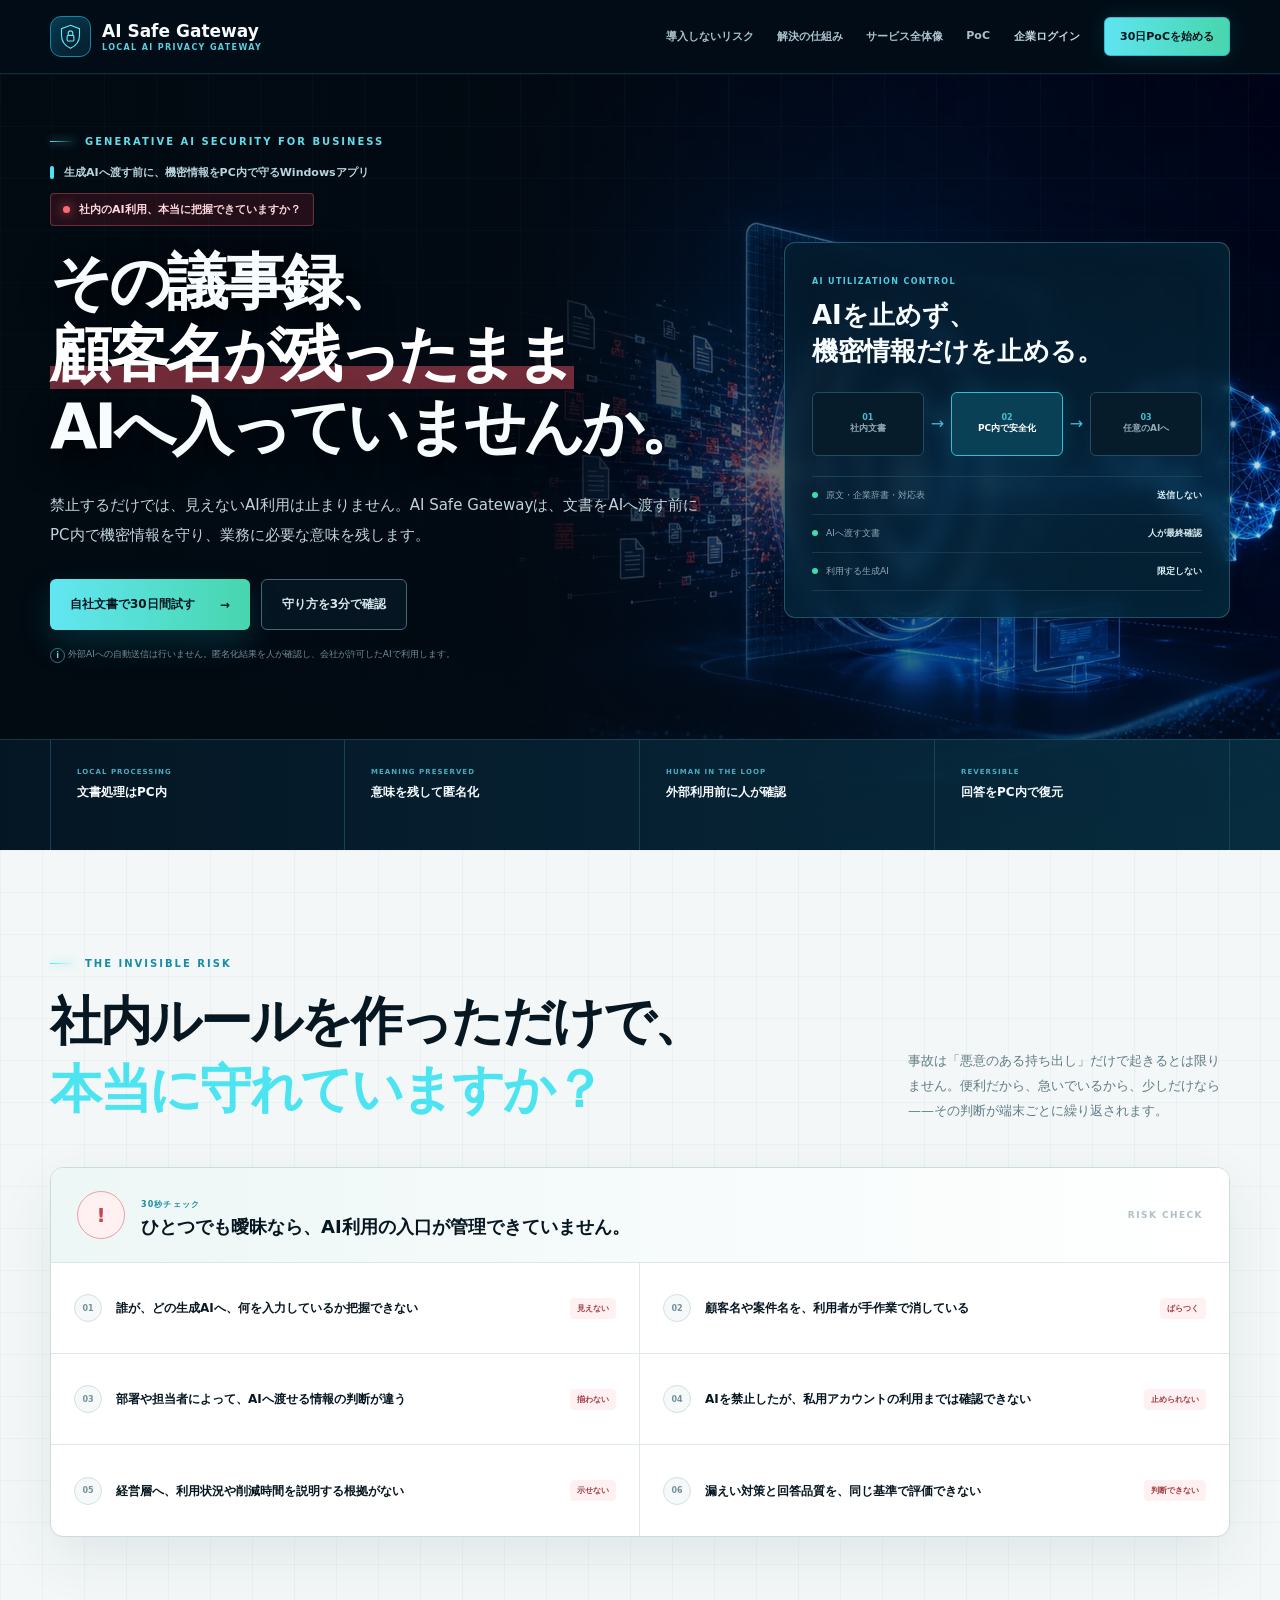
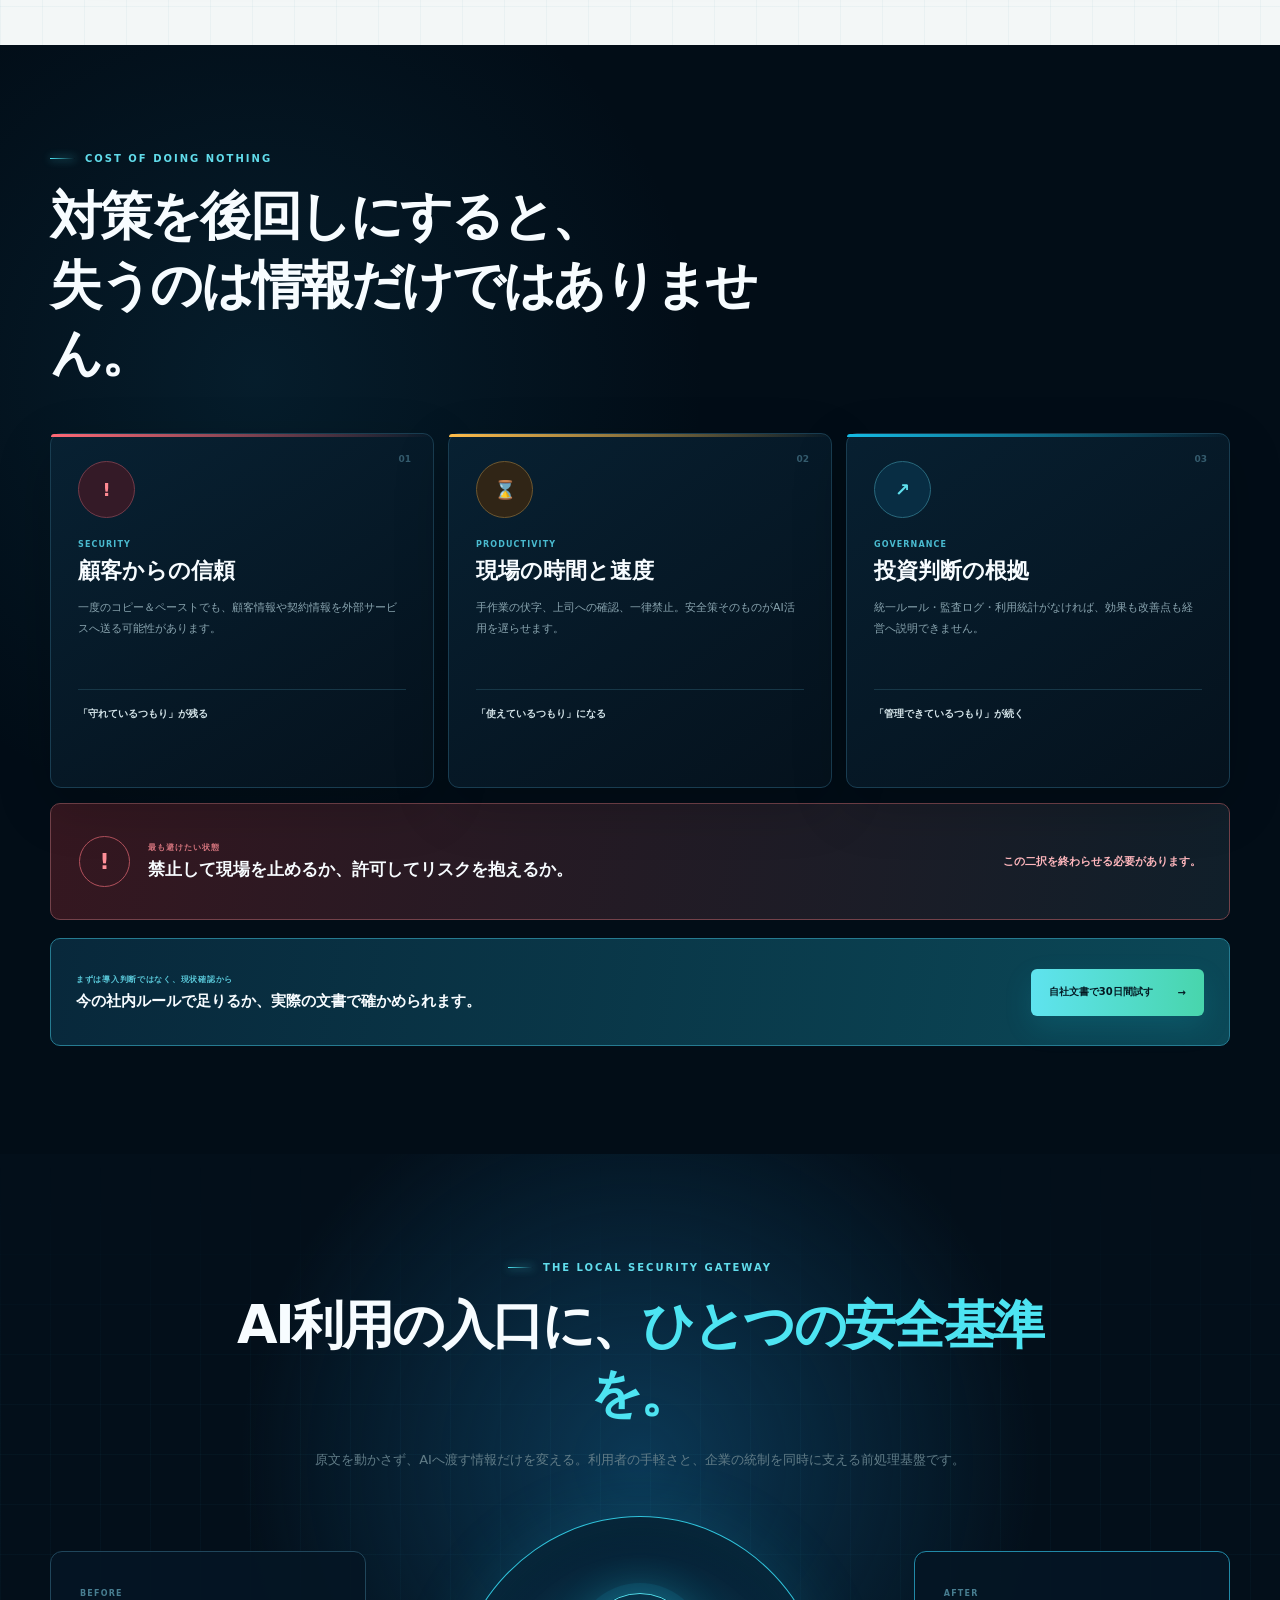
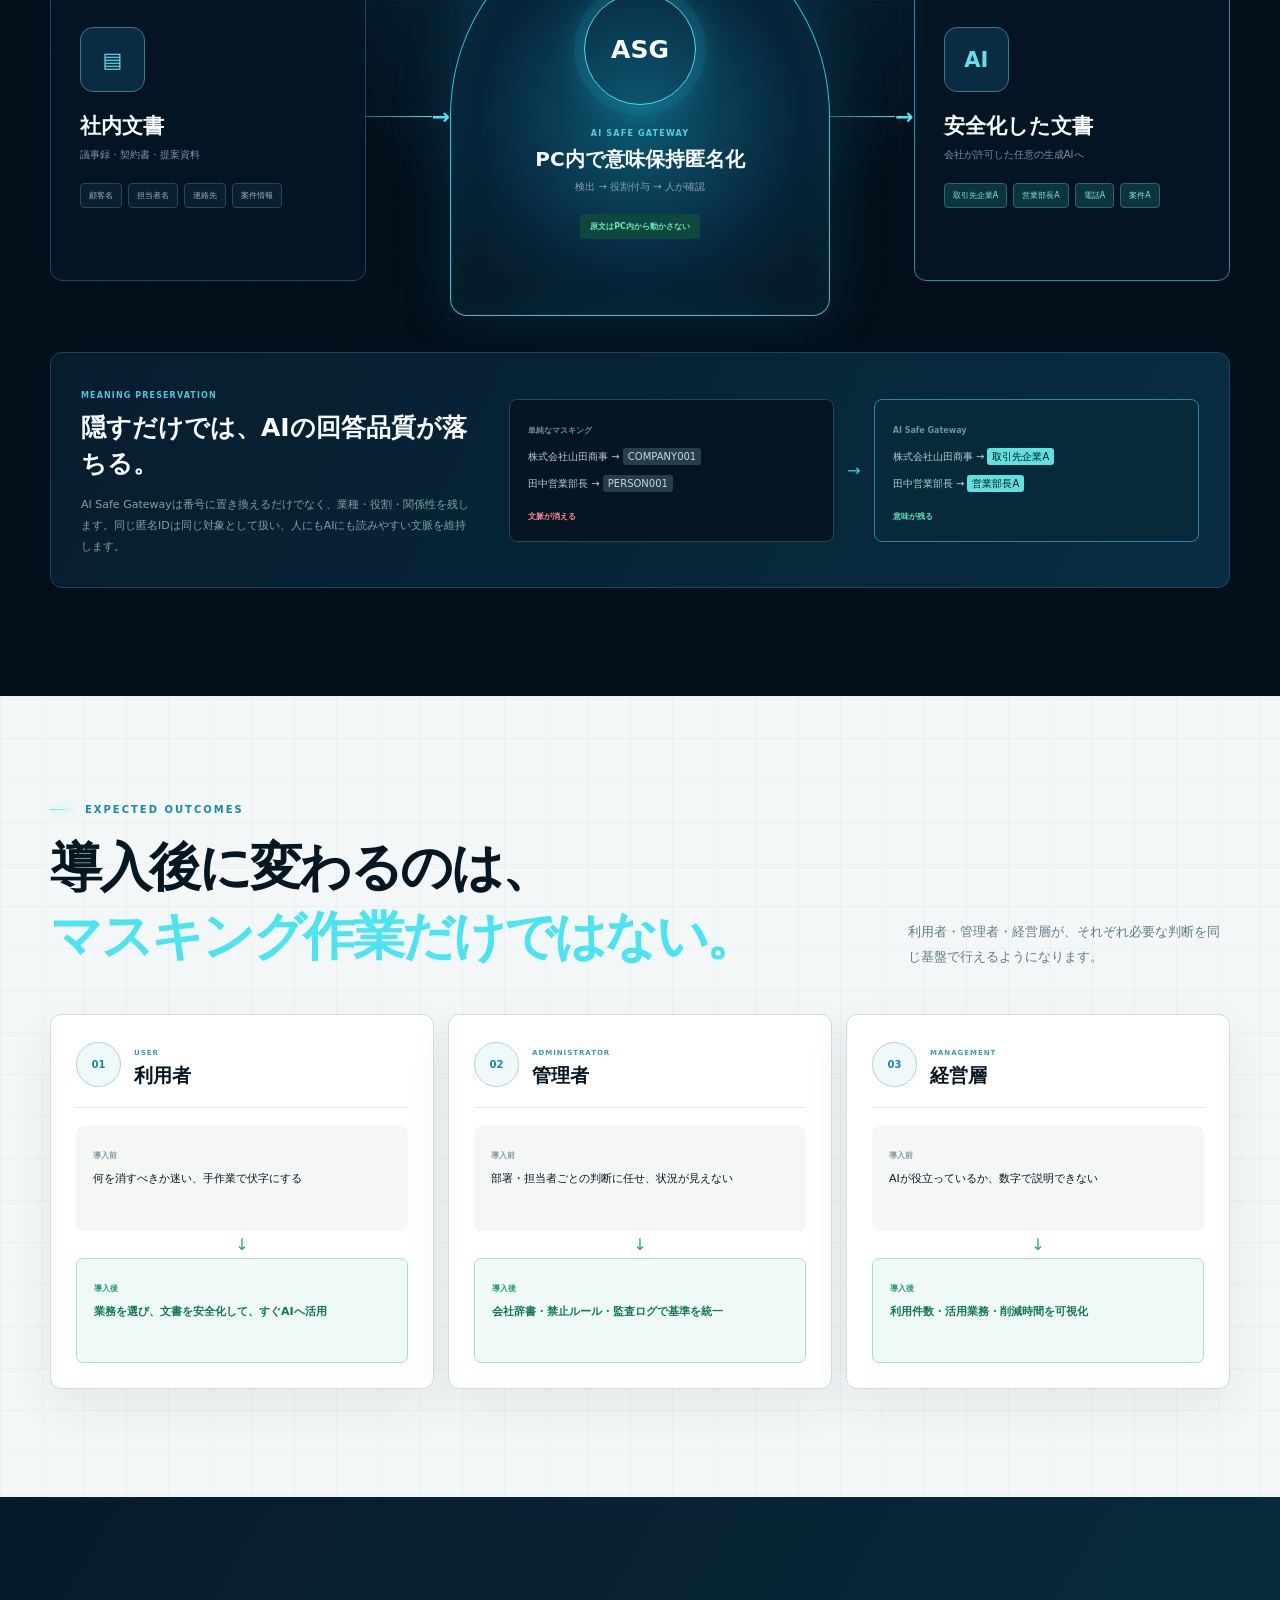
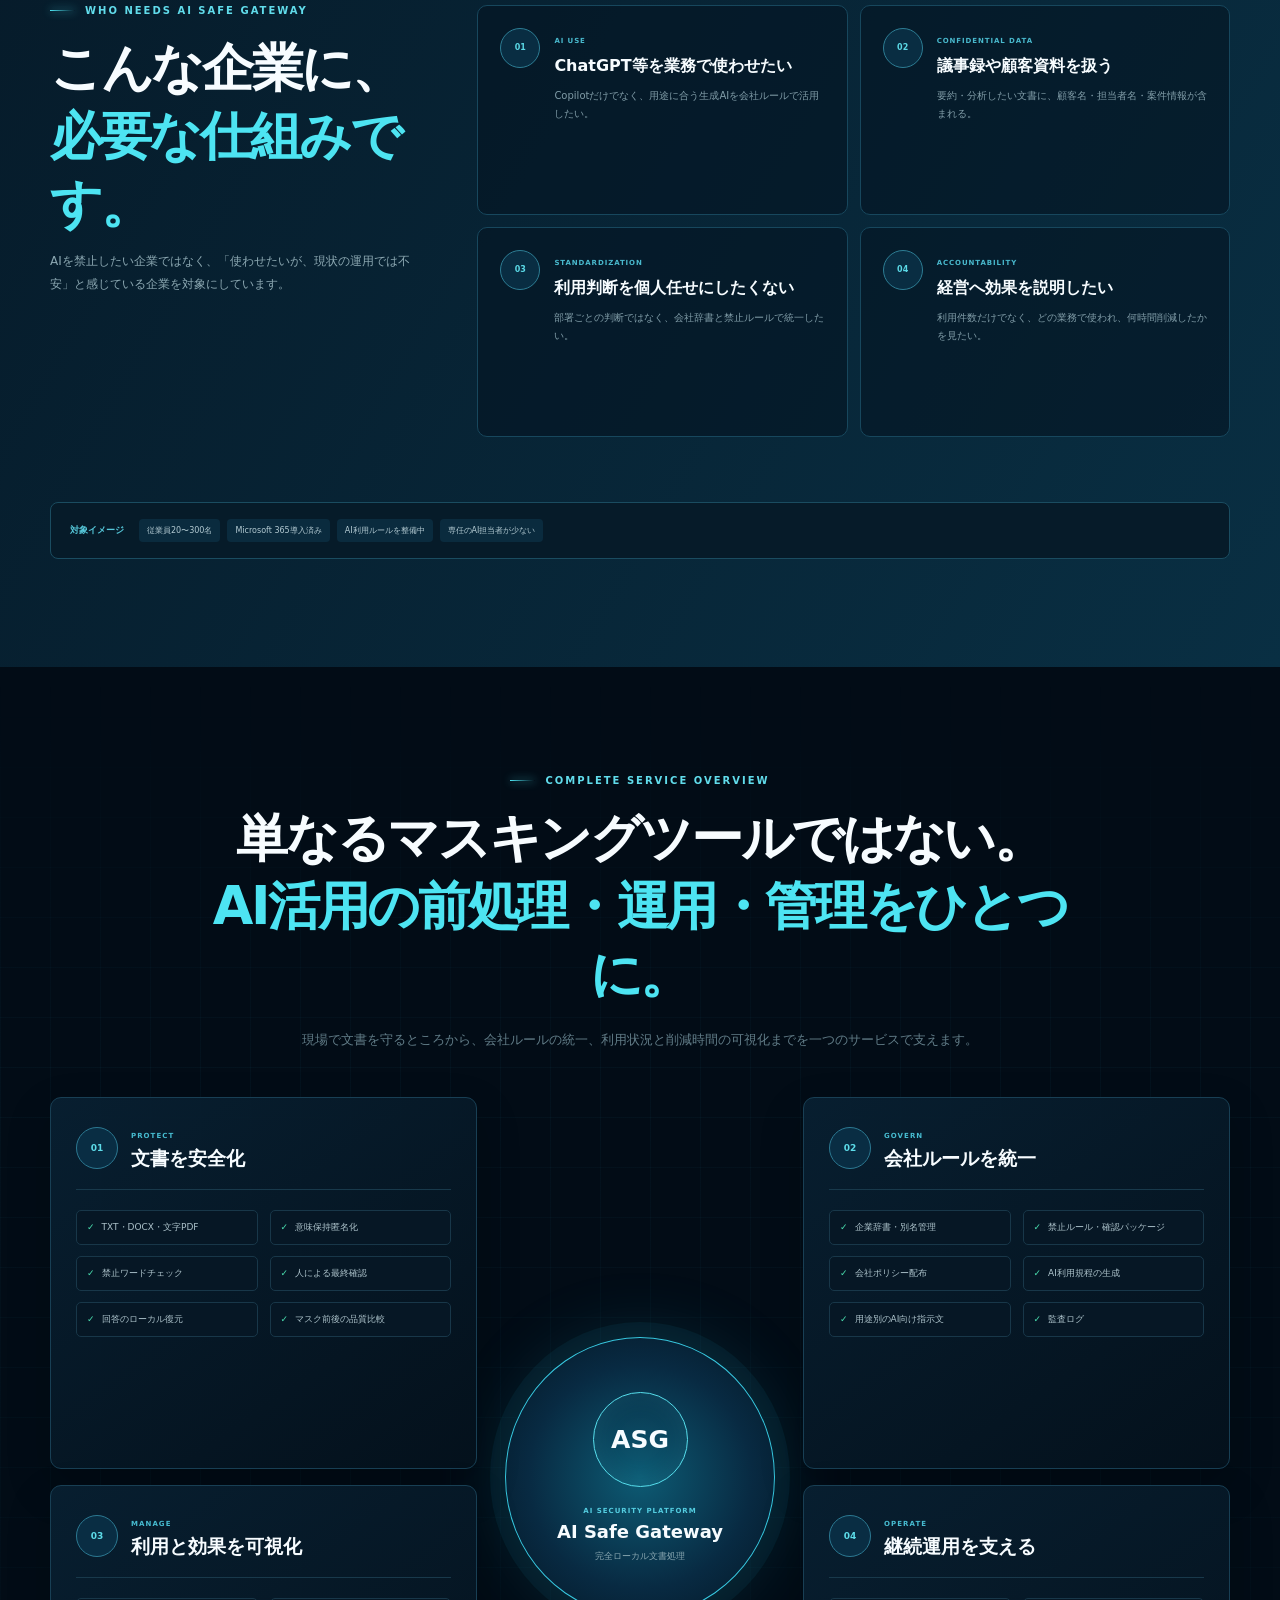
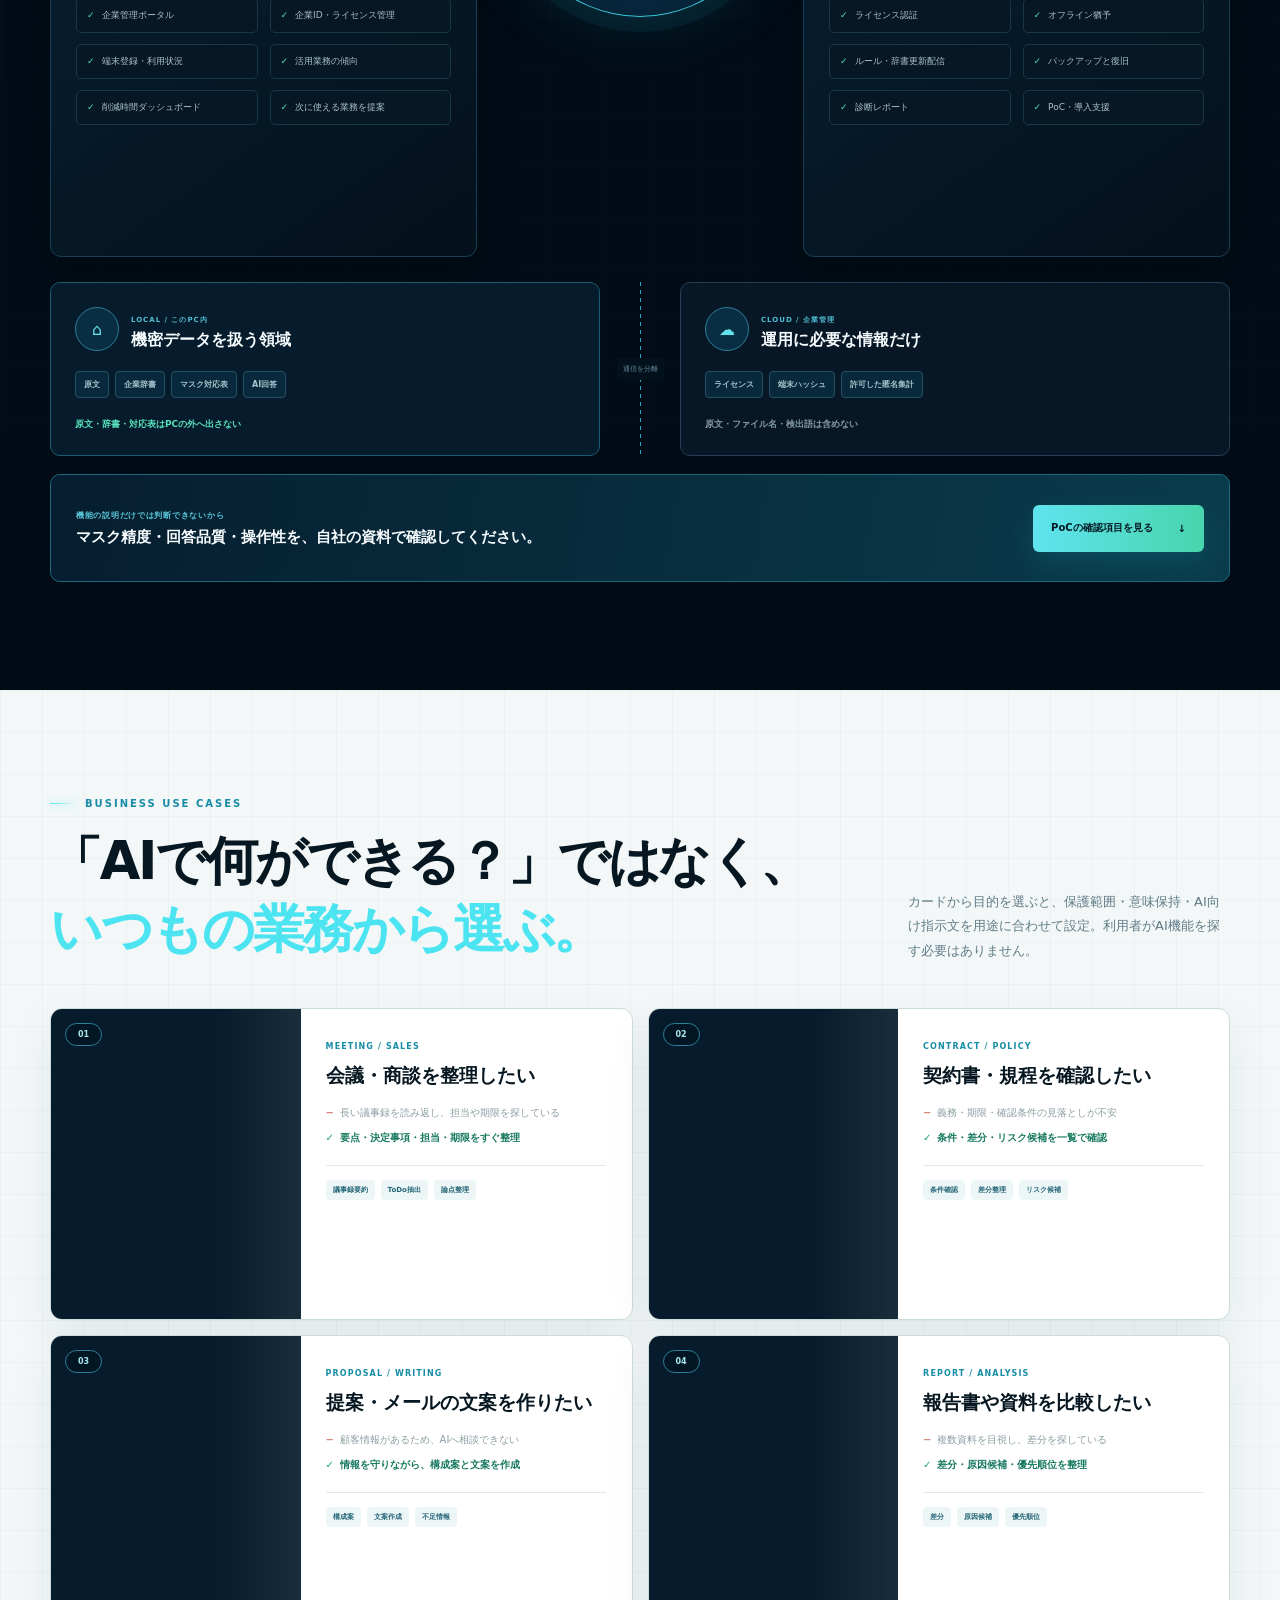
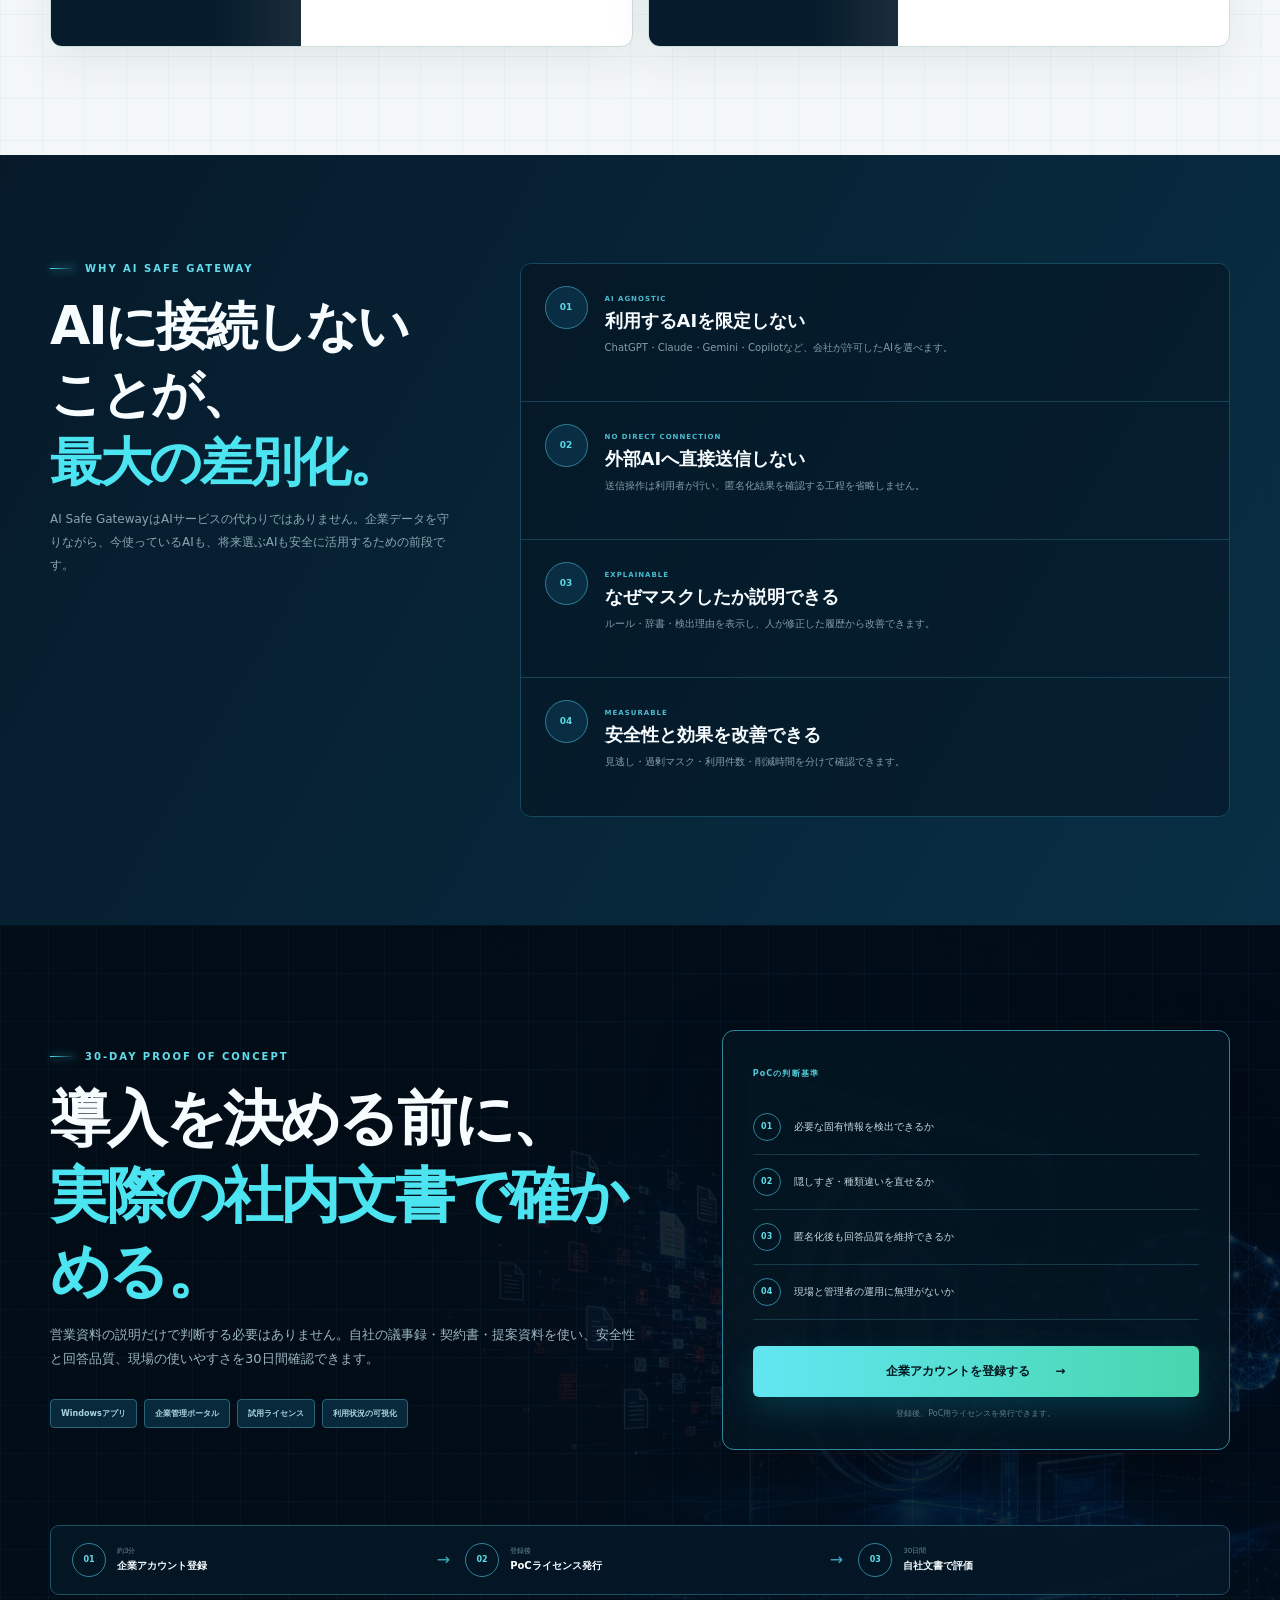
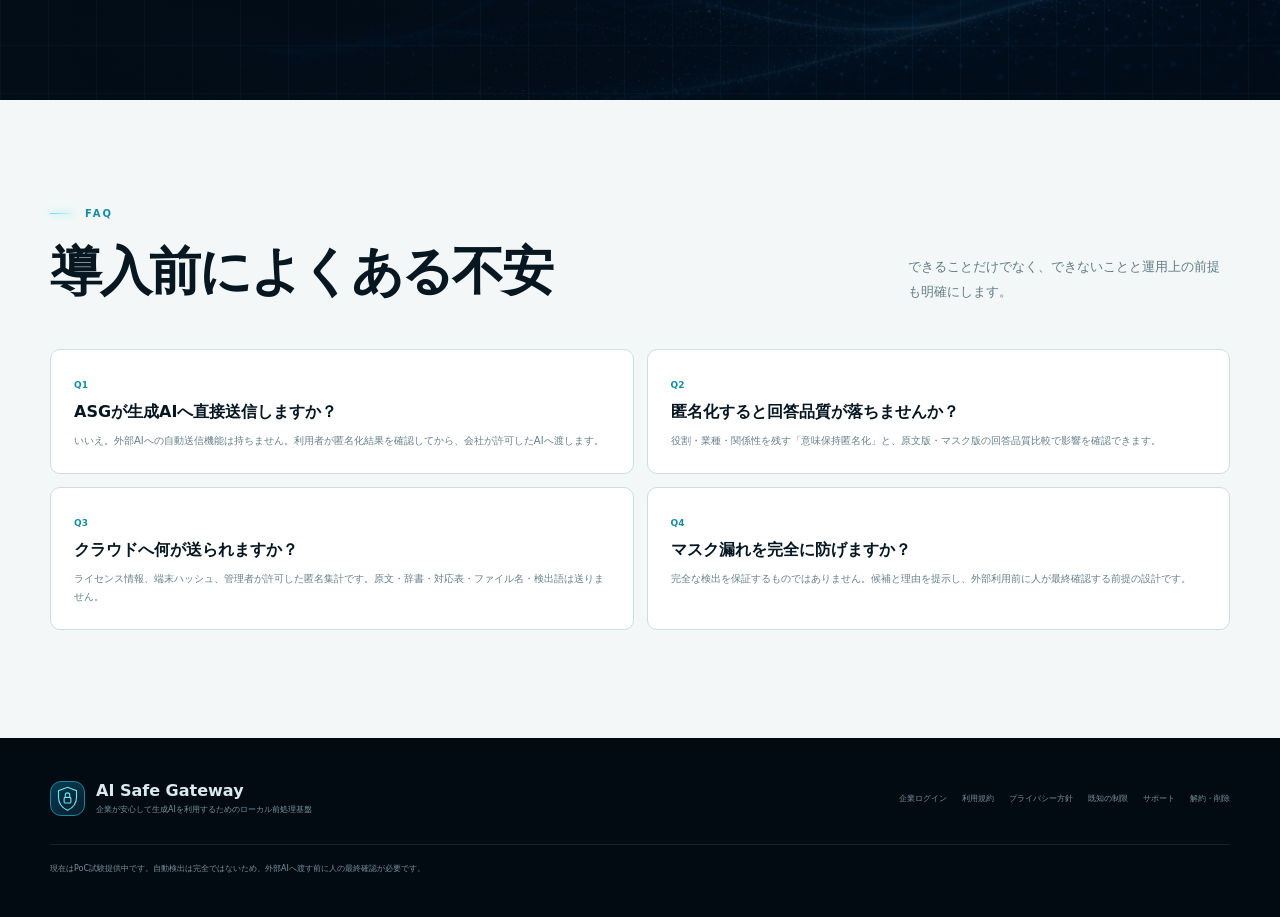
==== commit 969005ef: "Improve LP audience fit and PoC conversion path" ====
--- a/lp/index.html
+++ b/lp/index.html
@@ -7,7 +7,7 @@
   <meta name="referrer" content="strict-origin-when-cross-origin">
   <meta http-equiv="Content-Security-Policy" content="default-src 'self'; img-src 'self' data:; style-src 'self'; script-src 'none'; base-uri 'self'; form-action 'self'; object-src 'none'">
   <title>AI Safe Gateway | AIを止めず、機密情報だけを止める</title>
-  <link rel="stylesheet" href="conversion.css?v=0.6.0">
+  <link rel="stylesheet" href="conversion.css?v=0.6.1">
 </head>
 <body>
   <header class="site-header">
@@ -37,6 +37,7 @@
       <div class="hero-inner">
         <div class="hero-copy">
           <p class="kicker"><span></span> GENERATIVE AI SECURITY FOR BUSINESS</p>
+          <p class="product-definition">生成AIへ渡す前に、機密情報をPC内で守るWindowsアプリ</p>
           <div class="alert-chip"><i></i> 社内のAI利用、本当に把握できていますか？</div>
           <h1>その議事録、<br><em>顧客名が残ったまま</em><br>AIへ入っていませんか。</h1>
           <p class="hero-lead">禁止するだけでは、見えないAI利用は止まりません。AI Safe Gatewayは、文書をAIへ渡す前にPC内で機密情報を守り、業務に必要な意味を残します。</p>
@@ -131,6 +132,10 @@
         <p><small>最も避けたい状態</small><strong>禁止して現場を止めるか、許可してリスクを抱えるか。</strong></p>
         <b>この二択を終わらせる必要があります。</b>
       </div>
+      <div class="mid-cta">
+        <div><small>まずは導入判断ではなく、現状確認から</small><strong>今の社内ルールで足りるか、実際の文書で確かめられます。</strong></div>
+        <a href="../index.html?mode=register">自社文書で30日間試す <b>→</b></a>
+      </div>
     </section>
 
     <section id="solution" class="section solution-section">
@@ -205,6 +210,21 @@
           <div class="after"><small>導入後</small><p><strong>利用件数・活用業務・削減時間を可視化</strong></p></div>
         </article>
       </div>
+    </section>
+
+    <section class="section fit-section">
+      <div class="fit-heading">
+        <p class="kicker"><span></span> WHO NEEDS AI SAFE GATEWAY</p>
+        <h2>こんな企業に、<br><em>必要な仕組みです。</em></h2>
+        <p>AIを禁止したい企業ではなく、「使わせたいが、現状の運用では不安」と感じている企業を対象にしています。</p>
+      </div>
+      <div class="fit-grid">
+        <article><span>01</span><div><small>AI USE</small><h3>ChatGPT等を業務で使わせたい</h3><p>Copilotだけでなく、用途に合う生成AIを会社ルールで活用したい。</p></div></article>
+        <article><span>02</span><div><small>CONFIDENTIAL DATA</small><h3>議事録や顧客資料を扱う</h3><p>要約・分析したい文書に、顧客名・担当者名・案件情報が含まれる。</p></div></article>
+        <article><span>03</span><div><small>STANDARDIZATION</small><h3>利用判断を個人任せにしたくない</h3><p>部署ごとの判断ではなく、会社辞書と禁止ルールで統一したい。</p></div></article>
+        <article><span>04</span><div><small>ACCOUNTABILITY</small><h3>経営へ効果を説明したい</h3><p>利用件数だけでなく、どの業務で使われ、何時間削減したかを見たい。</p></div></article>
+      </div>
+      <div class="fit-note"><b>対象イメージ</b><span>従業員20〜300名</span><span>Microsoft 365導入済み</span><span>AI利用ルールを整備中</span><span>専任のAI担当者が少ない</span></div>
     </section>
 
     <section id="platform" class="section platform-section">
@@ -280,6 +300,10 @@
           <strong>原文・ファイル名・検出語は含めない</strong>
         </div>
       </div>
+      <div class="mid-cta platform-cta">
+        <div><small>機能の説明だけでは判断できないから</small><strong>マスク精度・回答品質・操作性を、自社の資料で確認してください。</strong></div>
+        <a href="#poc">PoCの確認項目を見る <b>↓</b></a>
+      </div>
     </section>
 
     <section id="usecases" class="section usecase-section">
@@ -340,6 +364,13 @@
         <a class="button primary wide" href="../index.html?mode=register"><span>企業アカウントを登録する</span><b>→</b></a>
         <p>登録後、PoC用ライセンスを発行できます。</p>
       </div>
+      <div class="poc-steps" aria-label="PoC開始までの流れ">
+        <p><b>01</b><span><small>約3分</small><strong>企業アカウント登録</strong></span></p>
+        <i>→</i>
+        <p><b>02</b><span><small>登録後</small><strong>PoCライセンス発行</strong></span></p>
+        <i>→</i>
+        <p><b>03</b><span><small>30日間</small><strong>自社文書で評価</strong></span></p>
+      </div>
     </section>
 
     <section class="section faq-section">
@@ -364,5 +395,6 @@
     <nav><a href="../index.html">企業ログイン</a><a href="../terms.html">利用規約</a><a href="../privacy.html">プライバシー方針</a><a href="../limitations.html">既知の制限</a><a href="../support.html">サポート</a><a href="../data-deletion.html">解約・削除</a></nav>
     <small>現在はPoC試験提供中です。自動検出は完全ではないため、外部AIへ渡す前に人の最終確認が必要です。</small>
   </footer>
+  <a class="mobile-cta" href="../index.html?mode=register"><span><small>自社文書で確認</small>30日PoCを始める</span><b>→</b></a>
 </body>
 </html>
--- a/lp/conversion.css
+++ b/lp/conversion.css
@@ -28,21 +28,25 @@
 .difference-section{display:grid;grid-template-columns:.72fr 1.28fr;gap:70px;align-items:start;background:linear-gradient(120deg,#061a2a,#082f45)}.difference-copy{position:sticky;top:110px}.difference-copy p:last-child{color:#88a6b1;font-size:12px;line-height:1.9}.difference-list{border:1px solid #17485f;border-radius:11px;overflow:hidden}.difference-list article{min-height:138px;padding:22px 24px;display:grid;grid-template-columns:auto 1fr;gap:17px;border-bottom:1px solid #174155;background:rgba(4,19,31,.55)}.difference-list article:last-child{border:0}.difference-list>article>span{width:43px;height:43px;display:grid;place-items:center;border:1px solid #2e8198;border-radius:50%;color:#5bd9e6;background:#092d42;font-size:9px;font-weight:900}.difference-list small{color:#4cbbcf;font-size:7px;font-weight:900;letter-spacing:.14em}.difference-list h3{margin:4px 0 6px;font-size:18px}.difference-list p{margin:0;color:#829eaa;font-size:10px;line-height:1.75}
 .poc-section{min-height:620px;padding:105px max(24px,calc((100vw - 1180px)/2));display:grid;grid-template-columns:1.08fr .92fr;gap:75px;align-items:center;position:relative;overflow:hidden;background:#020d17}.poc-backdrop{position:absolute;inset:0;background:linear-gradient(90deg,rgba(2,13,23,.97),rgba(2,13,23,.72)),url("assets/hero-gateway-v2.webp") center/cover no-repeat;opacity:.7}.poc-section::after{content:"";position:absolute;inset:0;background-image:linear-gradient(rgba(68,198,226,.045) 1px,transparent 1px),linear-gradient(90deg,rgba(68,198,226,.045) 1px,transparent 1px);background-size:48px 48px}.poc-copy,.poc-card{position:relative;z-index:2}.poc-copy h2{margin:0;font-size:clamp(39px,4.7vw,61px);line-height:1.27;letter-spacing:-.045em}.poc-copy>p:nth-of-type(2){max-width:650px;color:#9db7c1;font-size:13px;line-height:1.9}.poc-badges{margin-top:27px;display:flex;flex-wrap:wrap;gap:7px}.poc-badges span{padding:8px 10px;border:1px solid #276479;border-radius:4px;color:#a9d5de;background:#08293c;font-size:8px;font-weight:800}.poc-card{padding:30px;border:1px solid #31859a;border-radius:12px;background:rgba(4,22,34,.9);box-shadow:0 25px 70px rgba(0,0,0,.35)}.poc-card>small{color:#55cbdc;font-size:8px;font-weight:900;letter-spacing:.14em}.poc-card ol{margin:20px 0 26px;padding:0;list-style:none}.poc-card li{padding:13px 0;display:flex;align-items:center;gap:13px;border-bottom:1px solid #173a4b;color:#c4d9df;font-size:10px}.poc-card li b{width:28px;height:28px;display:grid;place-items:center;border:1px solid #2d8299;border-radius:50%;color:#60dbe8;font-size:8px}.button.wide{width:100%}.poc-card>p{margin:11px 0 0;color:#617e89;text-align:center;font-size:8px}
 .faq-section{color:var(--ink);background:#f4f7f7}.faq-grid{display:grid;grid-template-columns:1fr 1fr;gap:13px}.faq-grid article{padding:23px;border:1px solid #ceddde;border-radius:10px;background:#fff}.faq-grid span{display:inline-block;color:#168ca3;font-size:9px;font-weight:900}.faq-grid h3{margin:10px 0 9px;font-size:16px}.faq-grid p{margin:0;color:#667f88;font-size:10px;line-height:1.8}.site-footer{padding:43px max(24px,calc((100vw - 1180px)/2));display:grid;grid-template-columns:1fr auto;gap:28px;color:#78929d;background:#020a12}.footer-brand{display:flex;align-items:center;gap:11px}.brand-mark.small{width:35px;height:35px}.footer-brand b{color:#dbeaf0}.footer-brand p{margin:4px 0 0;font-size:8px}.site-footer nav{display:flex;flex-wrap:wrap;align-items:center;justify-content:flex-end;gap:15px;font-size:8px}.site-footer nav a:hover{color:var(--cyan)}.site-footer>small{grid-column:1/-1;padding-top:18px;border-top:1px solid #102636;font-size:8px}
+.product-definition{width:max-content;max-width:100%;margin:0 0 13px;padding-left:14px;position:relative;color:#b9d5de;font-size:11px;font-weight:800}.product-definition::before{content:"";width:4px;position:absolute;left:0;top:1px;bottom:1px;border-radius:2px;background:var(--cyan)}
+.mid-cta{min-height:108px;margin-top:18px;padding:22px 25px;display:flex;align-items:center;gap:24px;border:1px solid #267b91;border-radius:10px;background:linear-gradient(100deg,#08283b,#0b4857)}.mid-cta>div{margin-right:auto}.mid-cta small,.mid-cta strong{display:block}.mid-cta small{color:#59c8d9;font-size:8px;font-weight:900;letter-spacing:.09em}.mid-cta strong{margin-top:7px;font-size:15px}.mid-cta>a{min-height:47px;padding:0 18px;display:flex;align-items:center;gap:25px;border-radius:6px;color:#041923;background:linear-gradient(90deg,#5fe3ef,#48d5ac);font-size:10px;font-weight:900;white-space:nowrap;box-shadow:0 11px 28px rgba(23,190,211,.15)}.platform-cta{border-color:#1d667c;background:linear-gradient(100deg,#061e2f,#0a3c4c)}
+.fit-section{display:grid;grid-template-columns:.65fr 1.35fr;gap:65px;align-items:start;background:linear-gradient(120deg,#061b2a,#092f43)}.fit-heading{position:sticky;top:110px}.fit-heading h2{margin:0;font-size:clamp(36px,4.1vw,54px);line-height:1.3;letter-spacing:-.045em}.fit-heading>p:last-child{color:#8ca8b2;font-size:12px;line-height:1.9}.fit-grid{display:grid;grid-template-columns:1fr 1fr;gap:12px}.fit-grid article{min-height:210px;padding:22px;display:flex;gap:14px;border:1px solid #17475d;border-radius:10px;background:rgba(4,20,33,.58)}.fit-grid>article>span{width:40px;height:40px;flex:0 0 40px;display:grid;place-items:center;border:1px solid #2d7d94;border-radius:50%;color:#5bd9e6;background:#092d42;font-size:8px;font-weight:900}.fit-grid small{color:#49b9cd;font-size:7px;font-weight:900;letter-spacing:.13em}.fit-grid h3{margin:7px 0 9px;font-size:16px;line-height:1.5}.fit-grid p{margin:0;color:#819da8;font-size:10px;line-height:1.8}.fit-note{grid-column:1/-1;padding:16px 19px;display:flex;align-items:center;flex-wrap:wrap;gap:7px;border:1px solid #1a4c60;border-radius:8px;background:#061b29}.fit-note b{margin-right:8px;color:#56c8da;font-size:9px}.fit-note span{padding:6px 8px;border-radius:4px;color:#b4cbd3;background:#0a2b3e;font-size:8px}
+.poc-steps{grid-column:1/-1;position:relative;z-index:2;padding:17px 21px;display:grid;grid-template-columns:1fr auto 1fr auto 1fr;align-items:center;gap:15px;border:1px solid #1b5066;border-radius:9px;background:rgba(5,24,38,.9)}.poc-steps p{margin:0;display:flex;align-items:center;gap:11px}.poc-steps p>b{width:34px;height:34px;display:grid;place-items:center;border:1px solid #2f839a;border-radius:50%;color:#60dce8;font-size:8px}.poc-steps small,.poc-steps strong{display:block}.poc-steps small{color:#668b98;font-size:7px}.poc-steps strong{margin-top:3px;font-size:10px}.poc-steps>i{color:#3baec3;font-style:normal}.mobile-cta{display:none}
 @media(max-width:1080px){
   .site-header nav{display:none}.hero-inner{grid-template-columns:minmax(470px,1fr) 360px;gap:35px}.hero::before{background:linear-gradient(90deg,rgba(2,10,18,.99),rgba(2,10,18,.82) 60%,rgba(2,10,18,.2))}
-  .section-head.split{grid-template-columns:1fr;gap:25px}.gateway-map{grid-template-columns:1fr 55px 1.15fr 55px 1fr}.platform-map{grid-template-columns:1fr 220px 1fr}.difference-section{grid-template-columns:1fr;gap:40px}.difference-copy{position:static}
+  .section-head.split{grid-template-columns:1fr;gap:25px}.gateway-map{grid-template-columns:1fr 55px 1.15fr 55px 1fr}.platform-map{grid-template-columns:1fr 220px 1fr}.difference-section,.fit-section{grid-template-columns:1fr;gap:40px}.difference-copy,.fit-heading{position:static}
 }
 @media(max-width:860px){
   .login-link{display:none}.hero{min-height:1050px}.hero-visual{opacity:.55;background-position:64% center}.hero-inner{grid-template-columns:1fr;gap:0}.hero-copy{padding:70px 0 20px}.hero-proof{max-width:620px;margin:0 0 140px}.trust-strip{grid-template-columns:1fr 1fr;height:auto}.trust-strip p{padding:16px 20px}
   .check-grid{grid-template-columns:1fr}.check-grid p,.check-grid p:nth-child(even){border-right:0}.check-grid p:nth-last-child(2){border-bottom:1px solid #e0e9ea}.loss-grid,.outcome-grid{grid-template-columns:1fr}.loss-grid article{min-height:260px}.loss-grid p{min-height:0;margin-bottom:20px}.loss-conclusion{grid-template-columns:auto 1fr}.loss-conclusion>b{grid-column:2}
   .gateway-map{grid-template-columns:1fr}.map-arrow{height:50px;justify-content:center}.map-arrow i{width:1px;height:100%;flex:none;background:linear-gradient(#1b6a83,#4bdcf0)}.map-arrow b{transform:rotate(90deg)}.gateway-core{border-radius:20px;min-height:350px}.meaning-panel{grid-template-columns:1fr}.platform-map{grid-template-columns:1fr 1fr;grid-template-rows:auto}.platform-center{grid-column:1/-1;grid-row:auto;min-height:260px;border-radius:18px}.module,.module:nth-of-type(2),.module:nth-of-type(3),.module:nth-of-type(4){grid-column:auto;grid-row:auto}.data-boundary{grid-template-columns:1fr}.boundary-divider{height:45px}.boundary-divider::before{width:100%;height:1px;background:repeating-linear-gradient(to right,#2ba6c0 0 4px,transparent 4px 8px)}
-  .usecase-grid{grid-template-columns:1fr}.poc-section{grid-template-columns:1fr;gap:40px}.faq-grid{grid-template-columns:1fr}
+  .fit-grid{grid-template-columns:1fr 1fr}.usecase-grid{grid-template-columns:1fr}.poc-section{grid-template-columns:1fr;gap:40px}.faq-grid{grid-template-columns:1fr}
 }
 @media(max-width:580px){
   .site-header{height:66px;padding:0 15px}.brand-mark{width:36px;height:36px}.brand b{font-size:14px}.brand small,.header-cta{display:none}
   .hero{min-height:1070px;padding-top:66px}.hero-visual{inset:66px 0 0;background-position:68% center}.hero-inner{width:calc(100% - 36px);min-height:0}.hero-copy{padding-top:55px}.alert-chip{font-size:9px}.hero h1{font-size:39px}.hero-lead{font-size:12px;line-height:1.9}.hero-actions{display:grid}.button{width:100%}.hero-proof{padding:21px;margin-bottom:140px}.hero-proof h2{font-size:22px}.proof-flow{grid-template-columns:1fr}.proof-flow>i{transform:rotate(90deg)}.proof-flow>span{min-height:51px}.trust-strip p{padding:14px 15px}.trust-strip strong{font-size:9px}
-  .section,.poc-section{padding:76px 18px}.section-head{margin-bottom:30px}.section-head h2,.loss-intro h2,.difference-copy h2{font-size:33px}.section-head>p:last-child{font-size:11px}.diagnosis-title{align-items:flex-start}.diagnosis-title>b{display:none}.diagnosis-title h3{font-size:15px}.check-grid p{grid-template-columns:auto 1fr;gap:10px}.check-grid p>b{grid-column:2;width:max-content}.loss-grid article{padding:23px}.loss-conclusion{padding:20px;grid-template-columns:1fr}.loss-conclusion>b,.loss-conclusion p{grid-column:1}.loss-conclusion>span{width:44px;height:44px}
+  body{padding-bottom:68px}.section,.poc-section{padding:76px 18px}.section-head{margin-bottom:30px}.section-head h2,.loss-intro h2,.difference-copy h2,.fit-heading h2{font-size:33px}.section-head>p:last-child{font-size:11px}.diagnosis-title{align-items:flex-start}.diagnosis-title>b{display:none}.diagnosis-title h3{font-size:15px}.check-grid p{grid-template-columns:auto 1fr;gap:10px}.check-grid p>b{grid-column:2;width:max-content}.loss-grid article{padding:23px}.loss-conclusion{padding:20px;grid-template-columns:1fr}.loss-conclusion>b,.loss-conclusion p{grid-column:1}.loss-conclusion>span{width:44px;height:44px}.mid-cta{padding:20px;display:grid}.mid-cta>a{width:100%;justify-content:space-between}.fit-grid{grid-template-columns:1fr}.fit-grid article{min-height:0}.fit-note{align-items:flex-start}
   .solution-section .centered{text-align:left}.solution-section .centered .kicker{justify-content:flex-start}.solution-section .centered>p:last-child{margin-left:0}.gateway-source,.gateway-output{min-height:260px;padding:23px}.gateway-core{min-height:330px;padding:25px}.meaning-panel{padding:22px}.meaning-example{grid-template-columns:1fr}.meaning-example>i{transform:rotate(90deg)}.outcome-grid article{padding:21px}
   .platform-map{grid-template-columns:1fr}.platform-center,.module,.module:nth-of-type(2),.module:nth-of-type(3),.module:nth-of-type(4){grid-column:1}.module{min-height:0;padding:22px}.module ul{grid-template-columns:1fr}.data-boundary{margin-top:18px}.boundary-local,.boundary-cloud{padding:20px}
-  .usecase-grid>article{grid-template-columns:1fr}.usecase-image{min-height:190px;max-height:210px}.usecase-copy{padding:22px}.poc-copy h2{font-size:36px}.poc-card{padding:22px}.site-footer{grid-template-columns:1fr;padding:36px 18px}.site-footer nav{justify-content:flex-start}
+  .usecase-grid>article{grid-template-columns:1fr}.usecase-image{min-height:190px;max-height:210px}.usecase-copy{padding:22px}.poc-copy h2{font-size:36px}.poc-card{padding:22px}.poc-steps{grid-template-columns:1fr}.poc-steps>i{transform:rotate(90deg);text-align:center}.site-footer{grid-template-columns:1fr;padding:36px 18px}.site-footer nav{justify-content:flex-start}.mobile-cta{height:58px;padding:0 17px;display:flex;align-items:center;justify-content:space-between;position:fixed;z-index:60;left:9px;right:9px;bottom:8px;border:1px solid #61e4ed;border-radius:8px;color:#031821;background:linear-gradient(90deg,#62e4f0,#49d6ad);box-shadow:0 10px 30px rgba(0,0,0,.35);font-size:11px;font-weight:900}.mobile-cta small{display:block;font-size:7px;opacity:.65}
 }
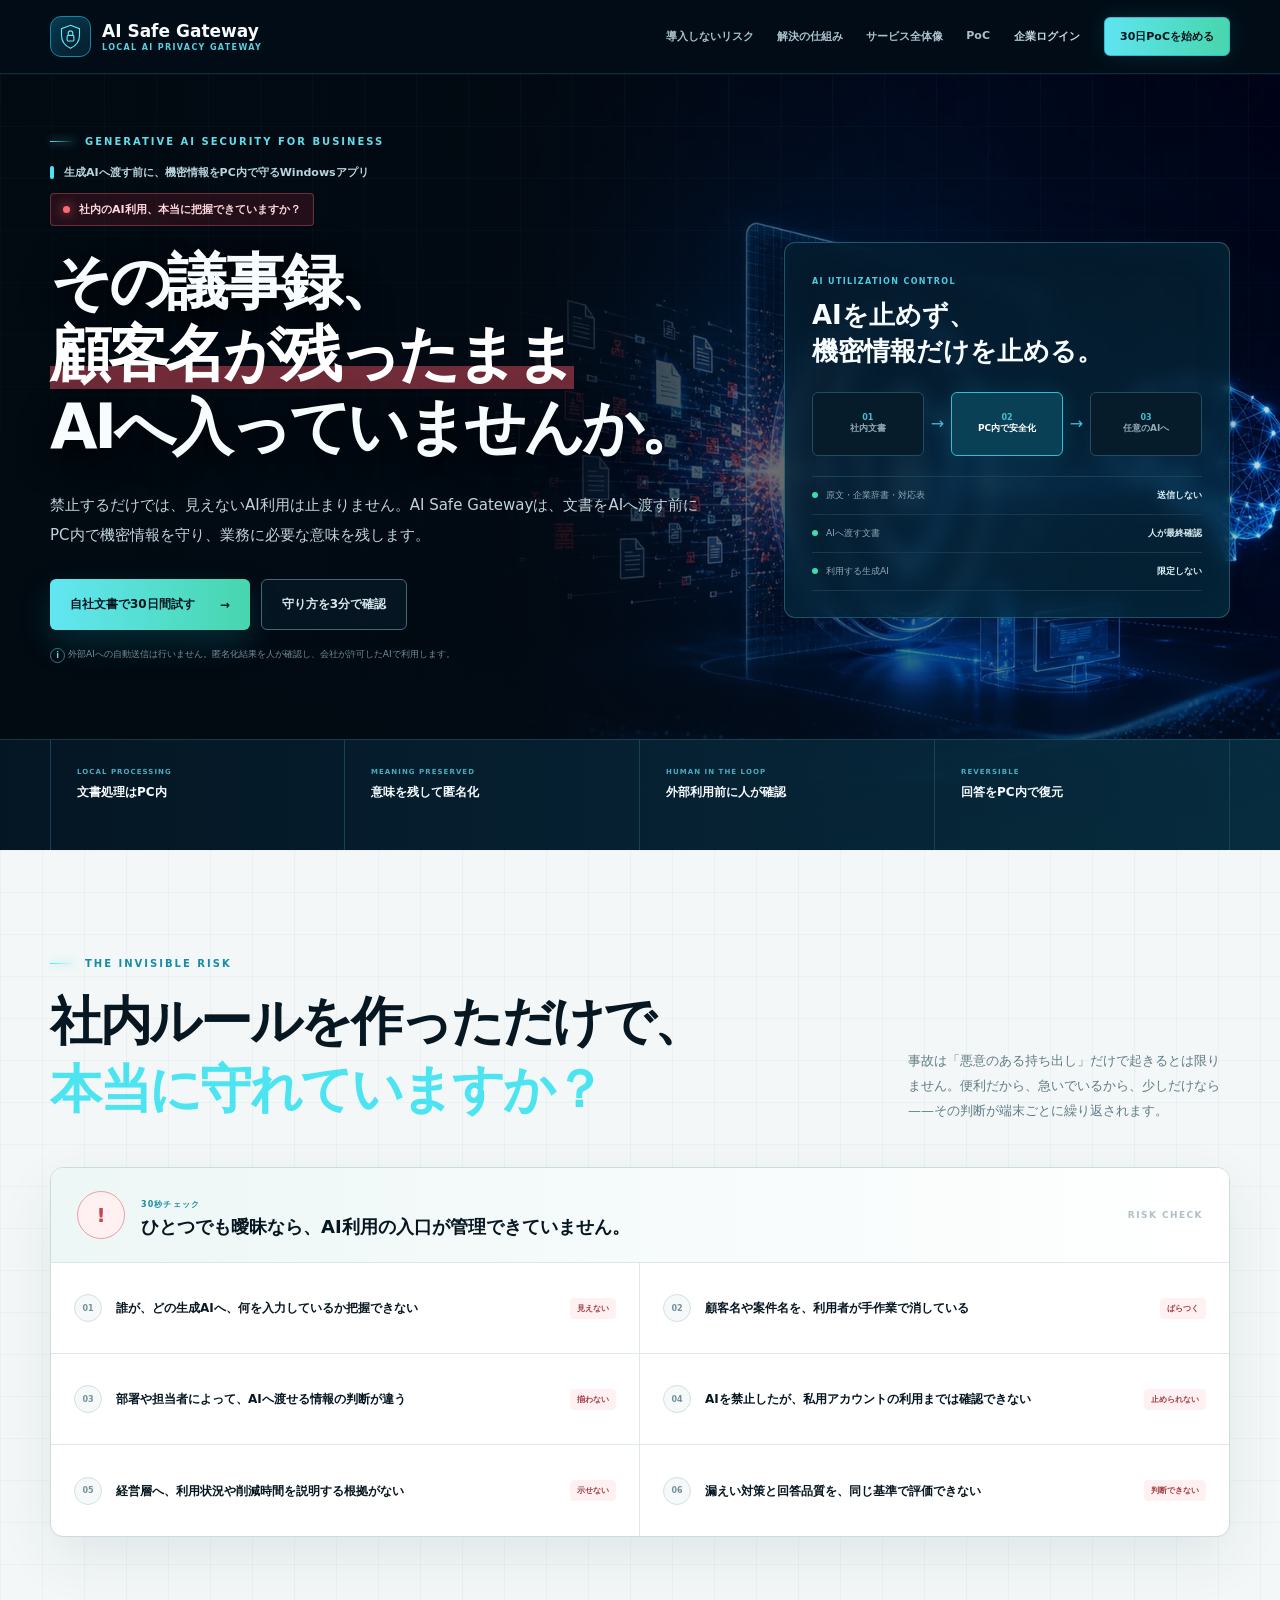
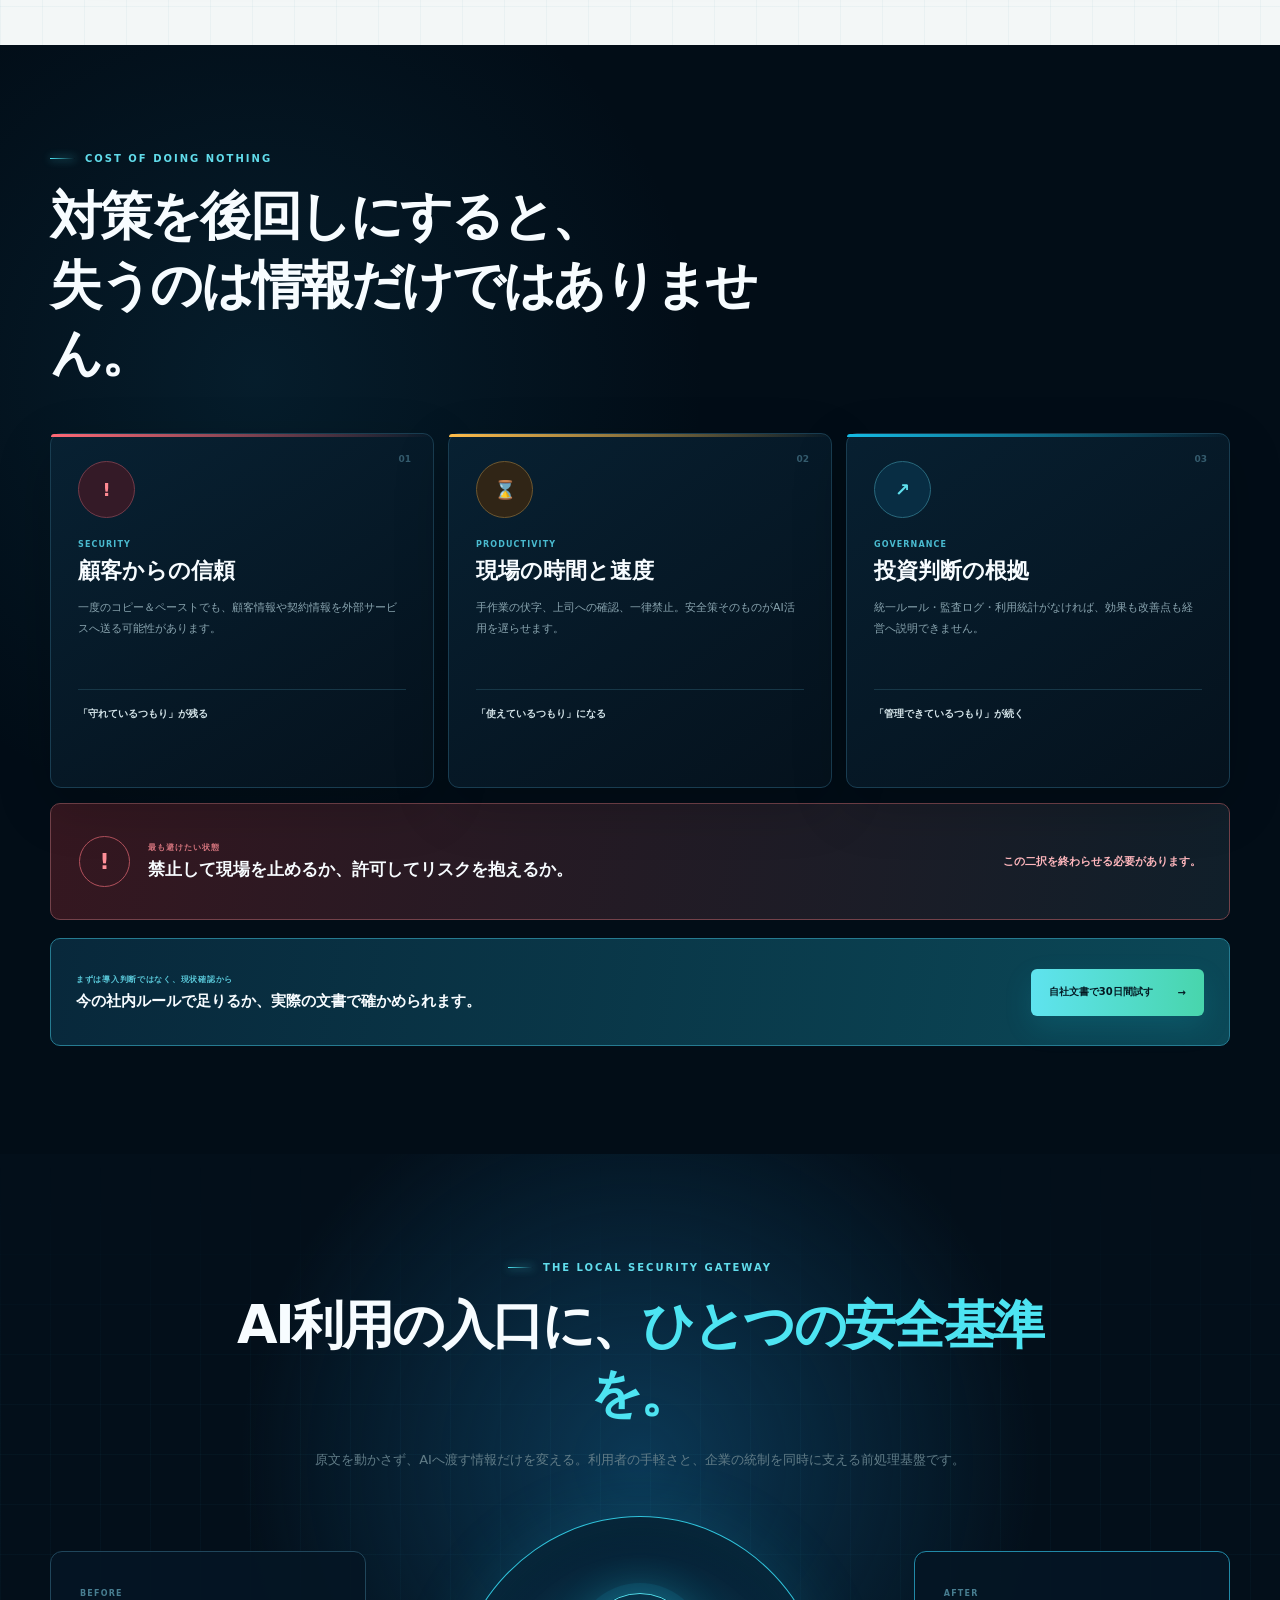
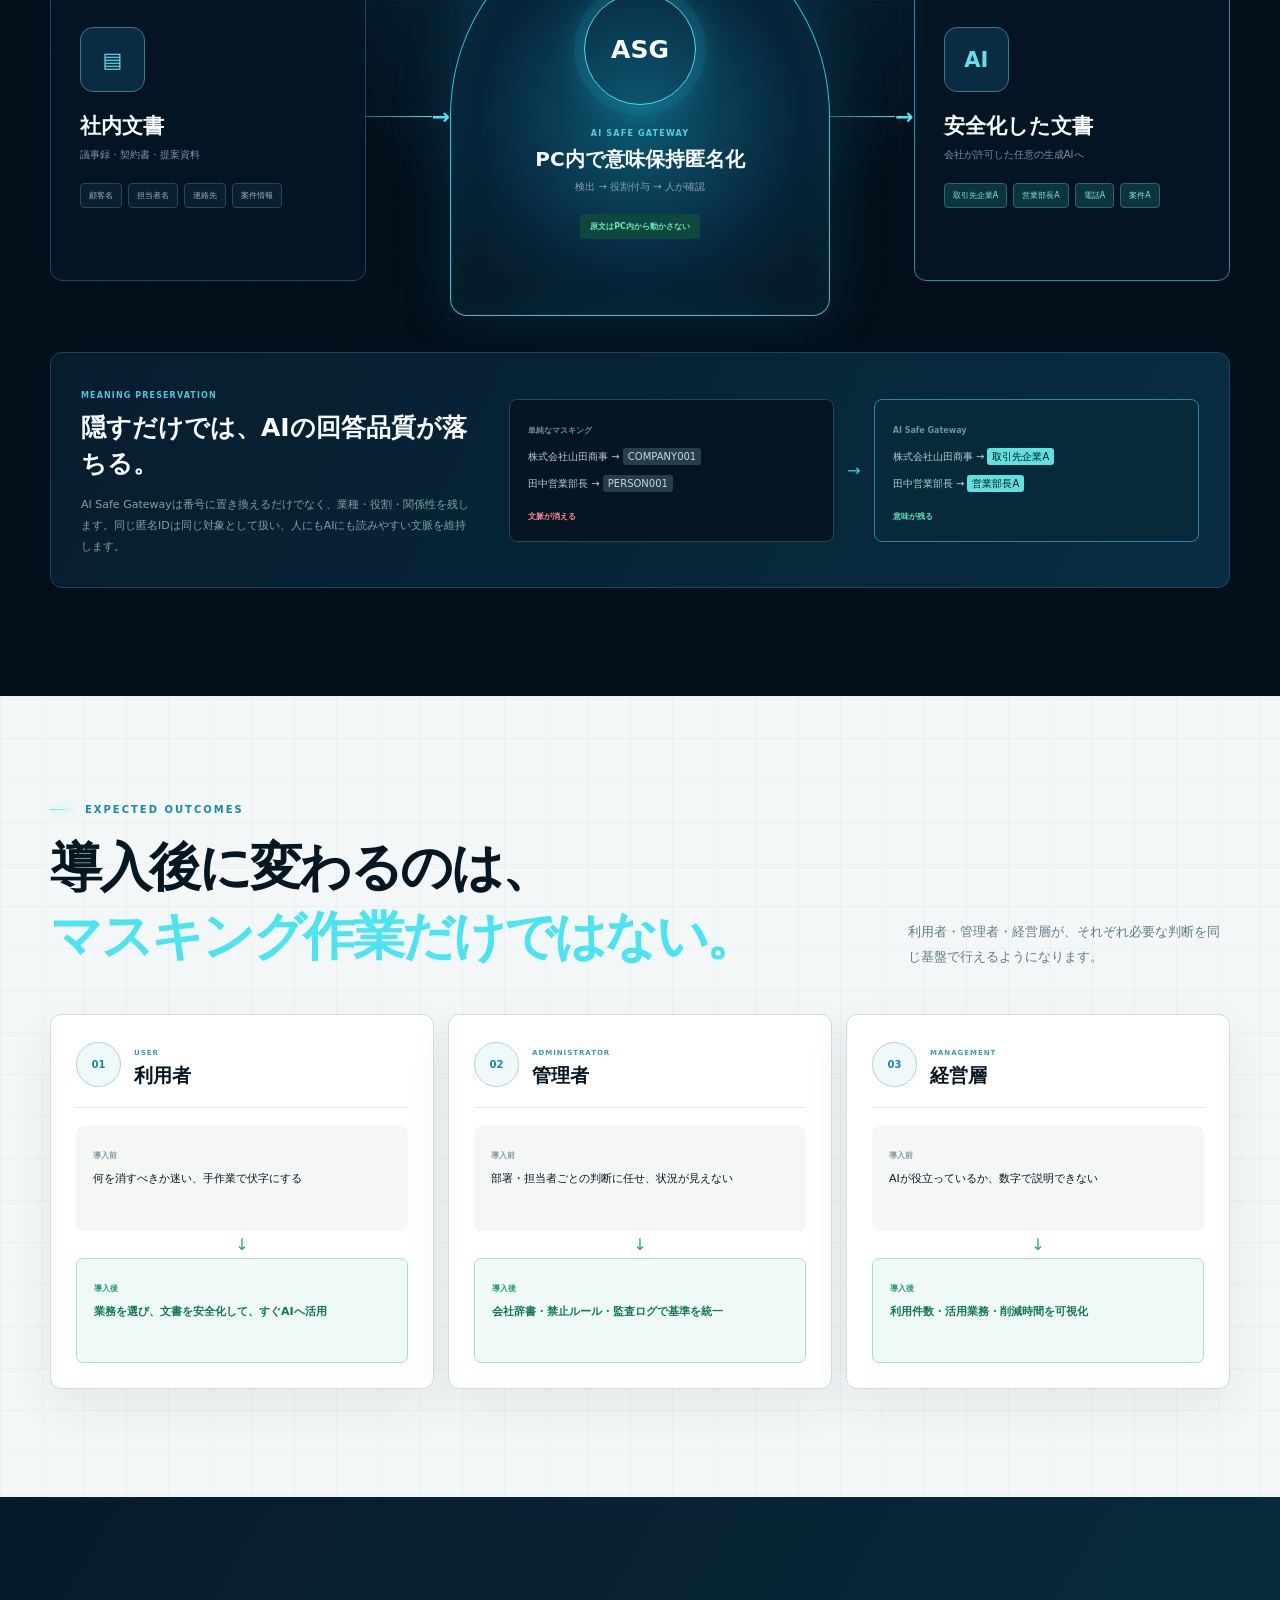
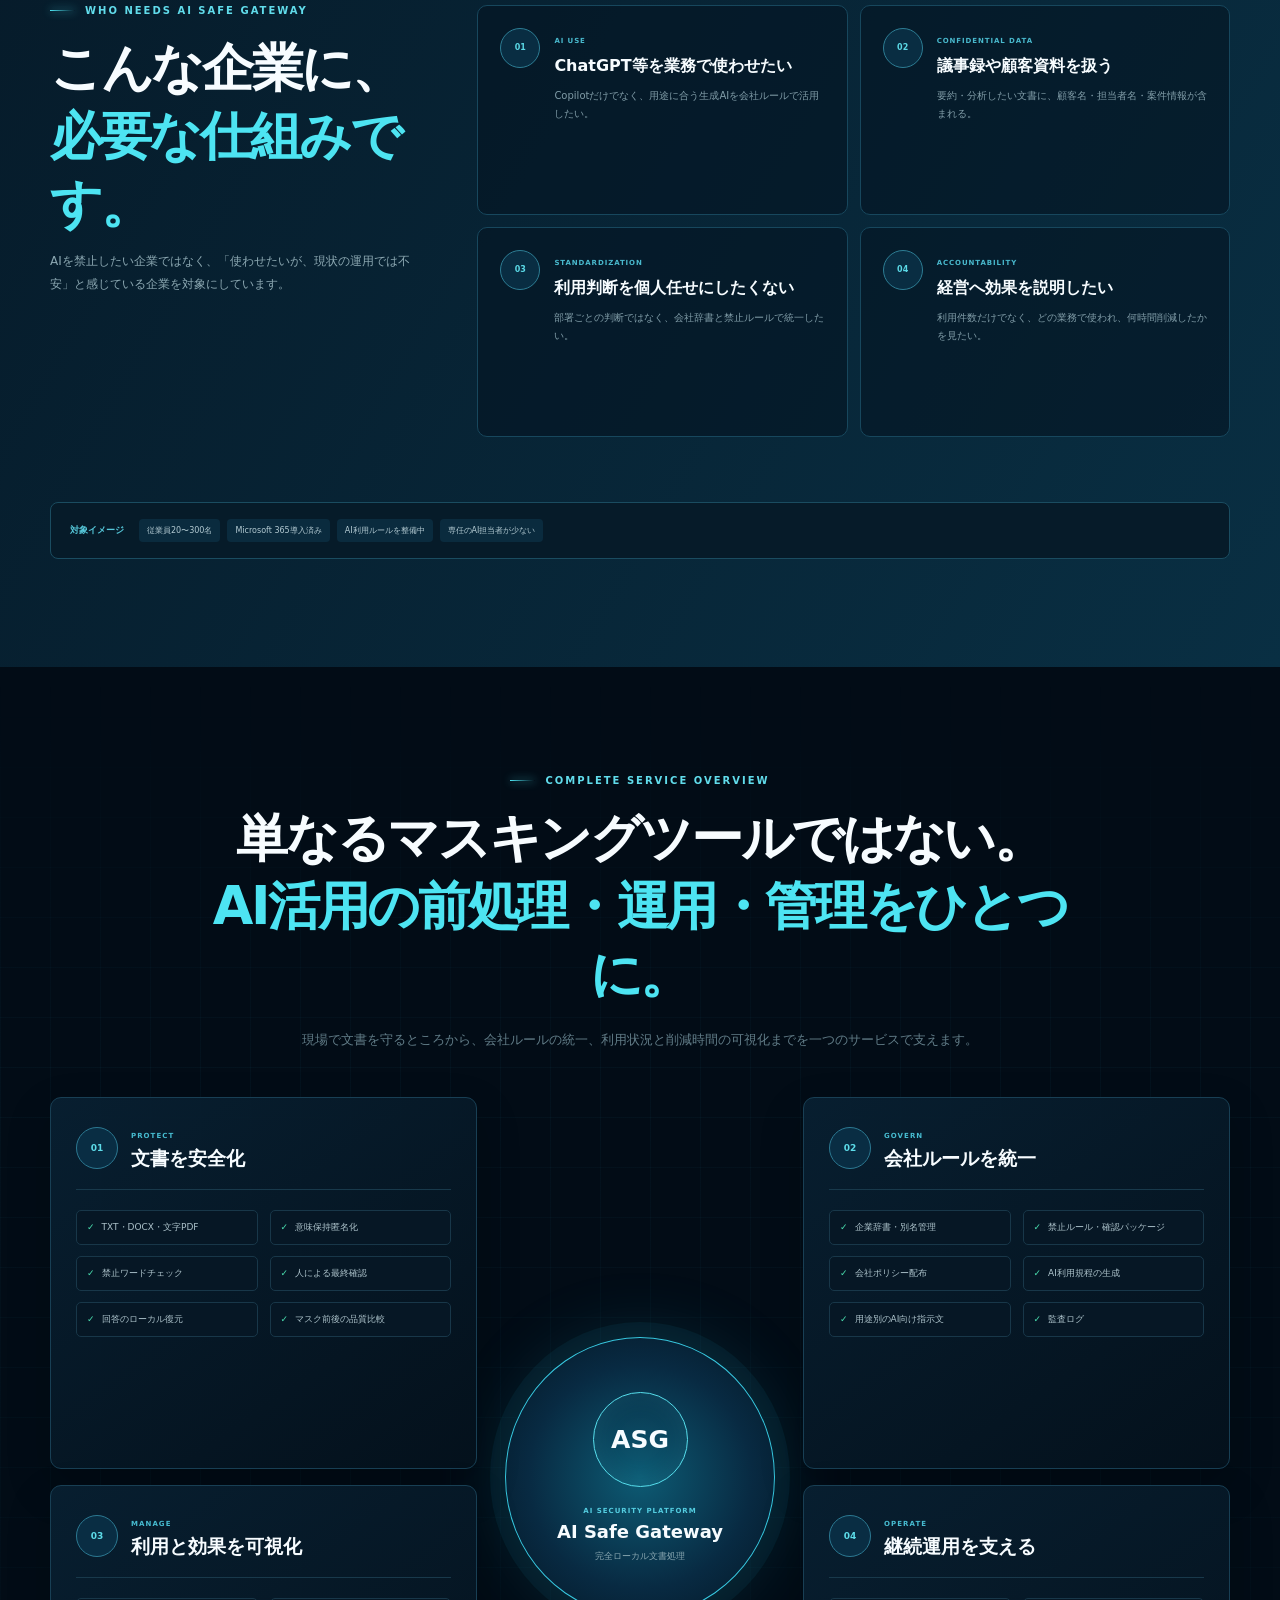
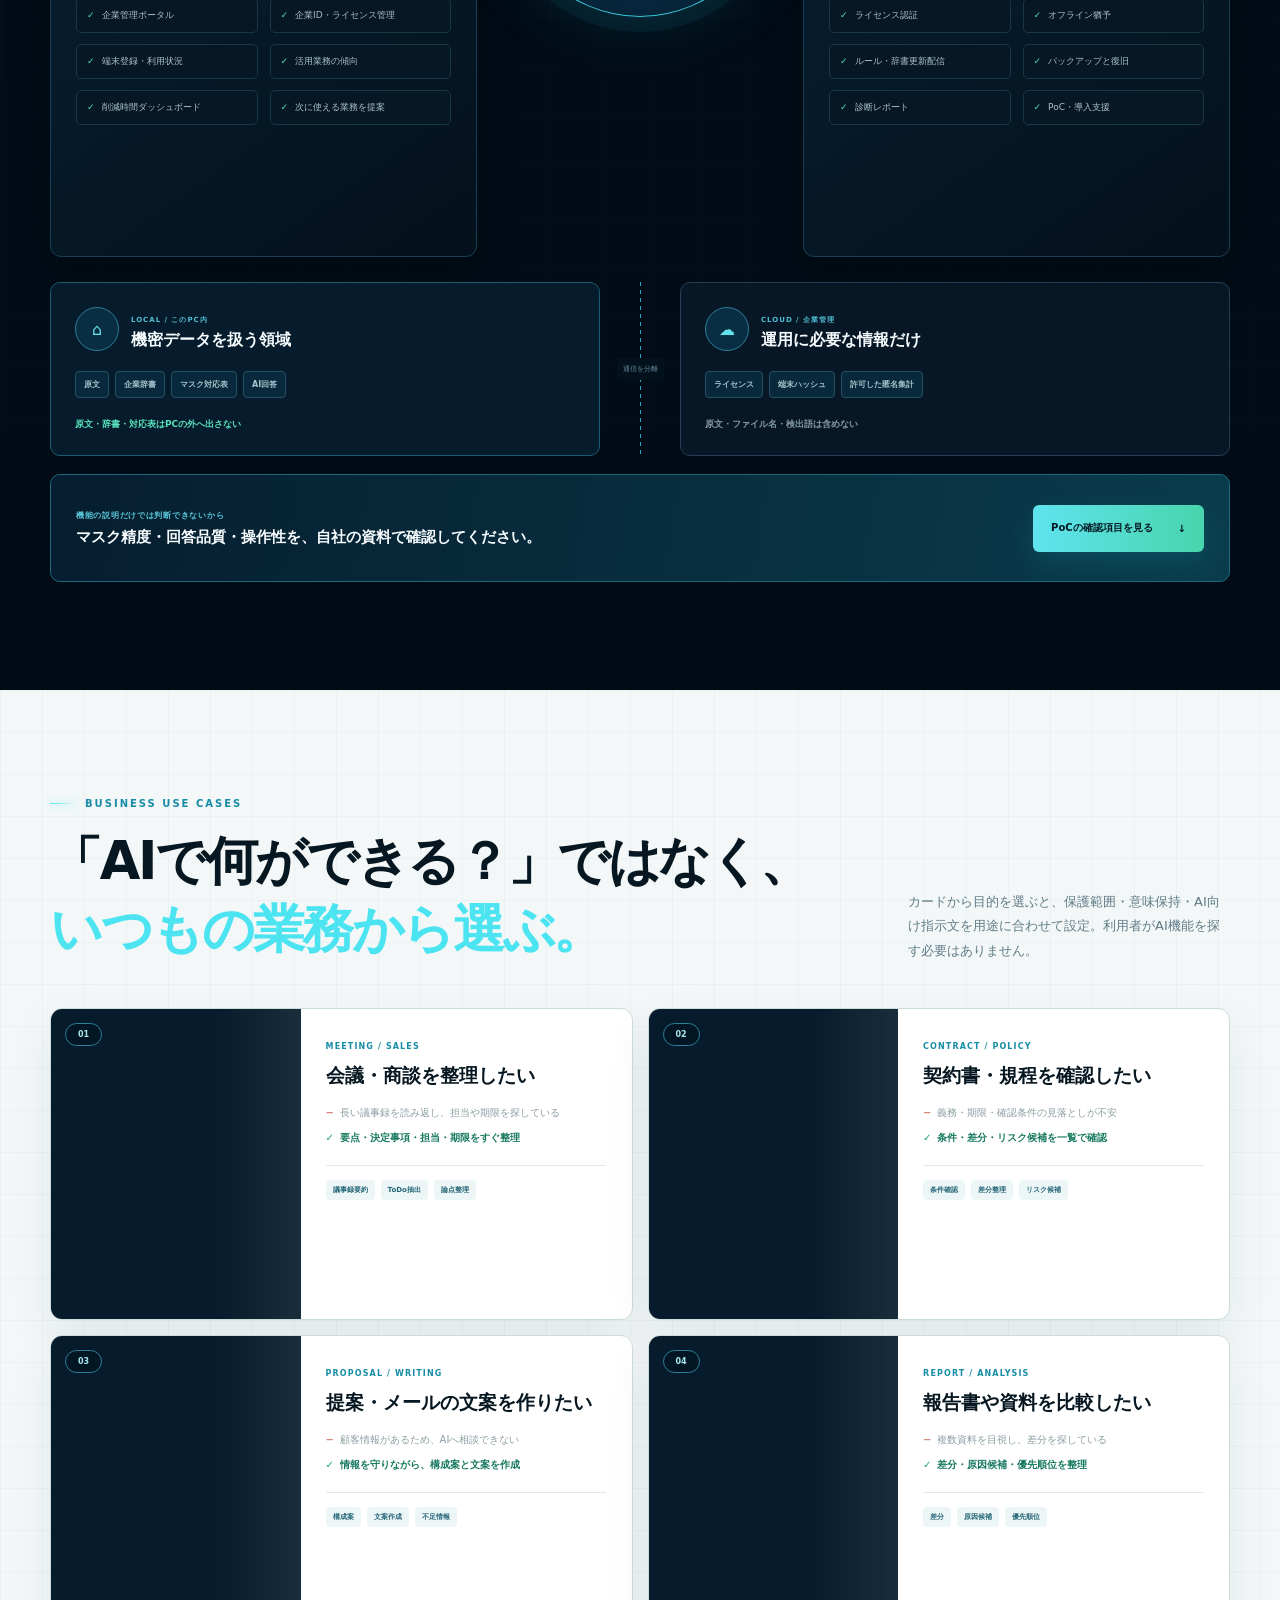
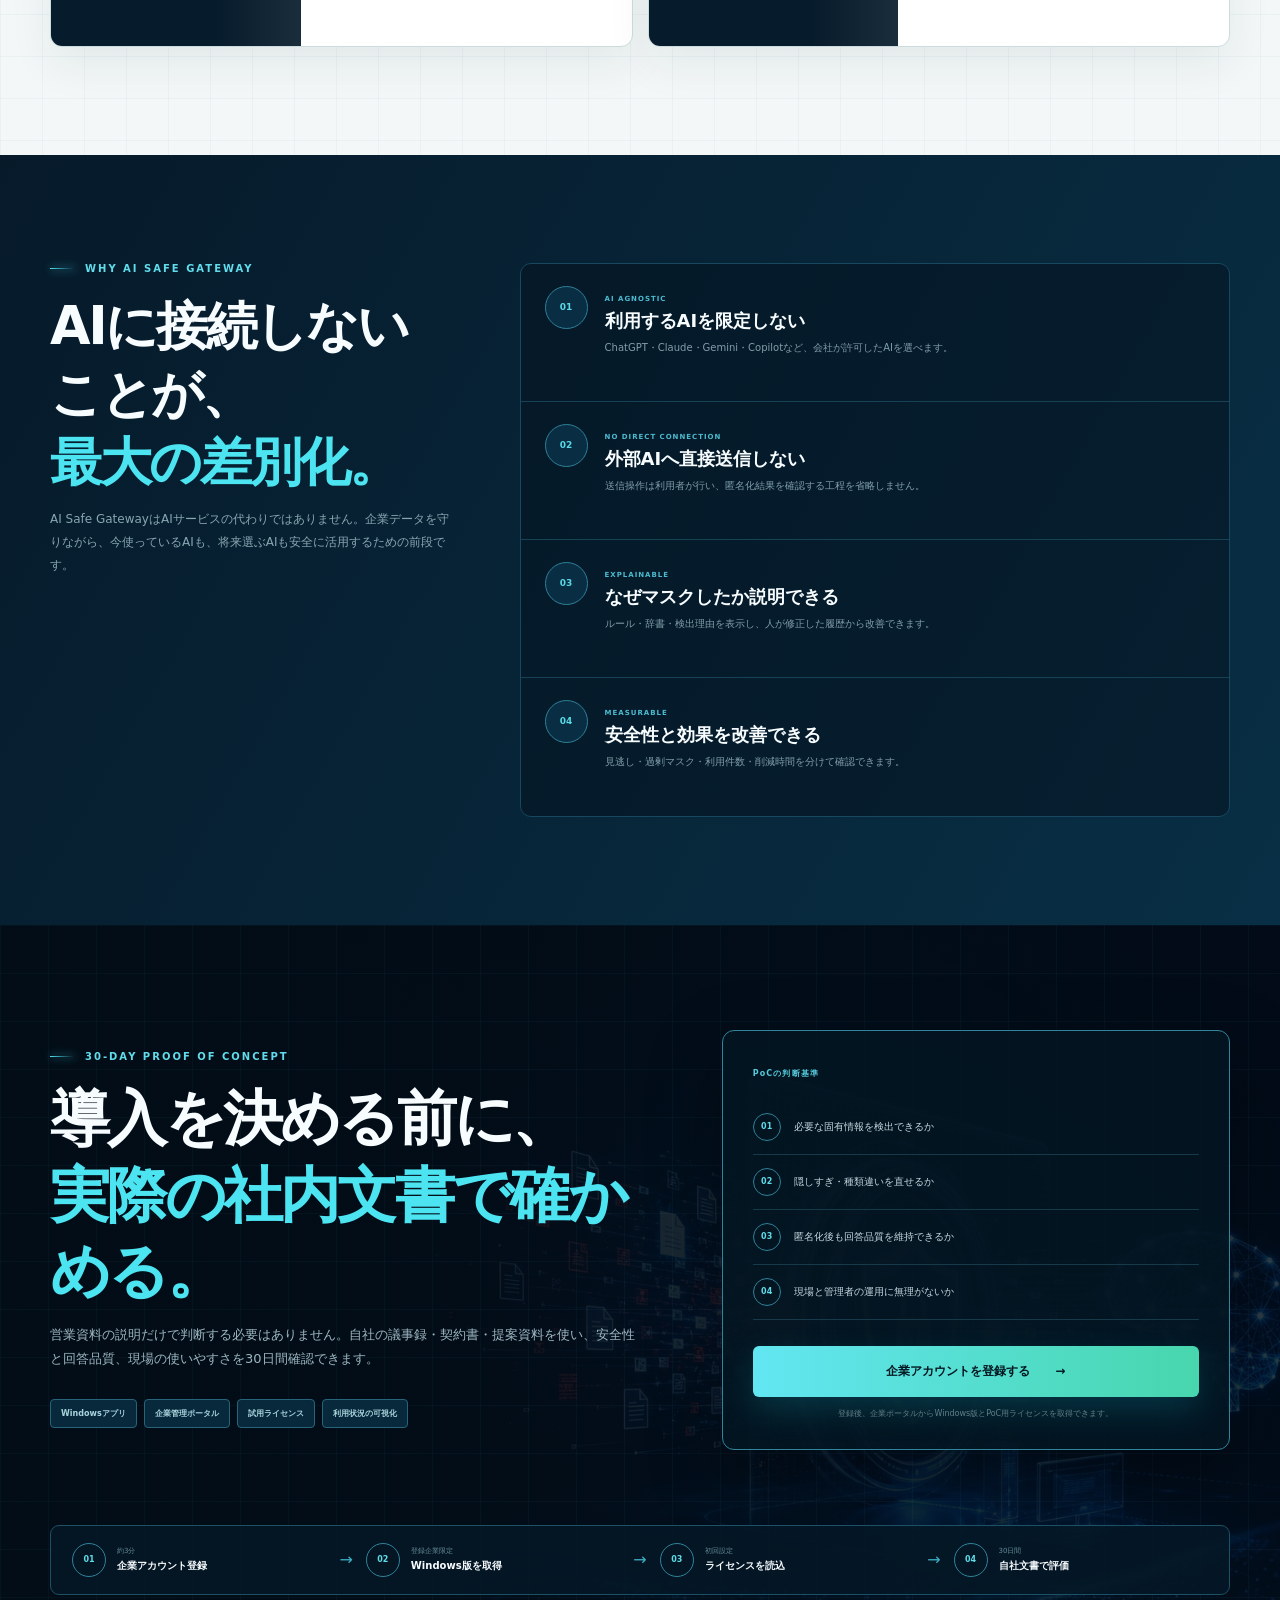
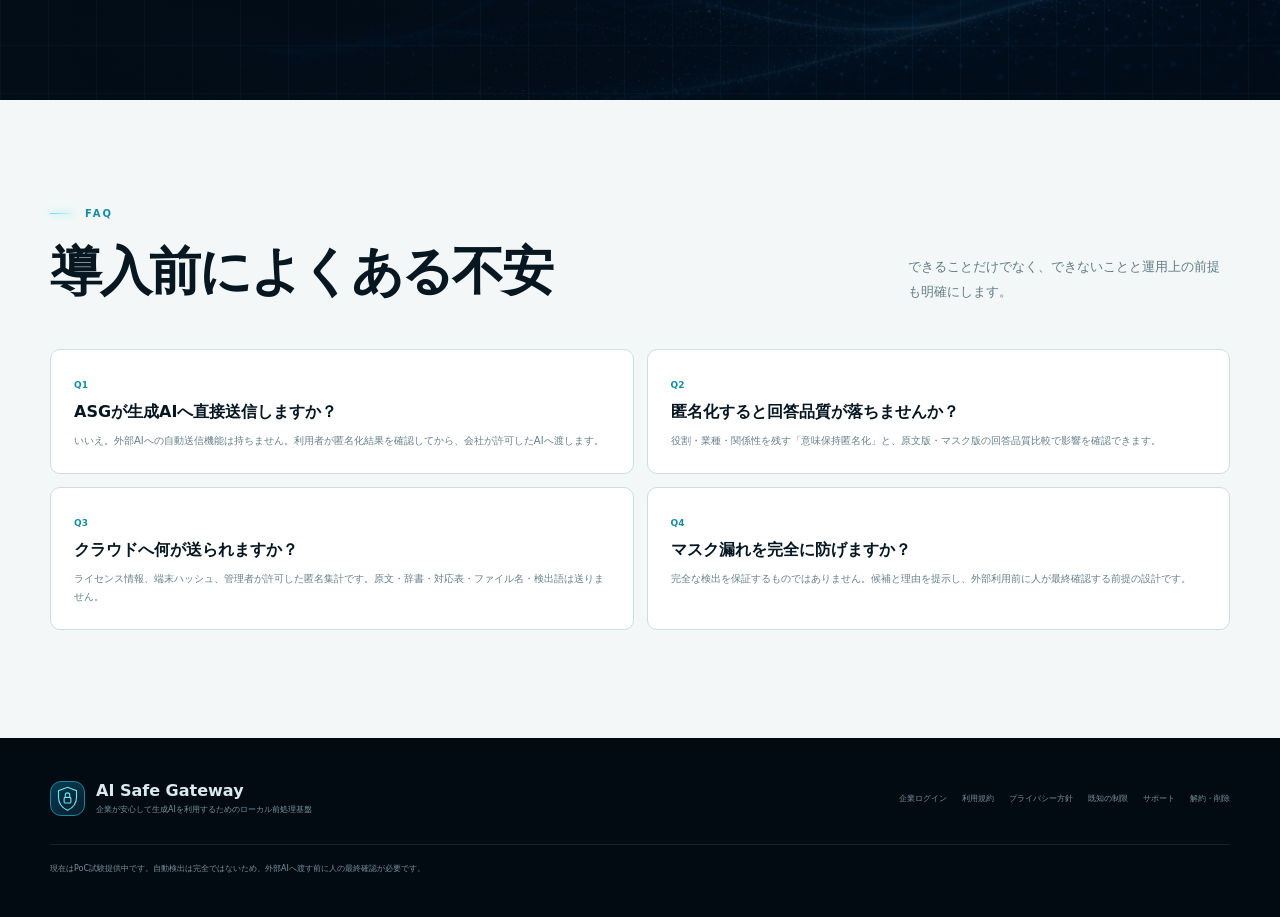
==== commit 11f3e45e: "add authenticated Windows app download" ====
--- a/lp/index.html
+++ b/lp/index.html
@@ -362,14 +362,16 @@
           <li><b>04</b><span>現場と管理者の運用に無理がないか</span></li>
         </ol>
         <a class="button primary wide" href="../index.html?mode=register"><span>企業アカウントを登録する</span><b>→</b></a>
-        <p>登録後、PoC用ライセンスを発行できます。</p>
+        <p>登録後、企業ポータルからWindows版とPoC用ライセンスを取得できます。</p>
       </div>
       <div class="poc-steps" aria-label="PoC開始までの流れ">
         <p><b>01</b><span><small>約3分</small><strong>企業アカウント登録</strong></span></p>
         <i>→</i>
-        <p><b>02</b><span><small>登録後</small><strong>PoCライセンス発行</strong></span></p>
+        <p><b>02</b><span><small>登録企業限定</small><strong>Windows版を取得</strong></span></p>
         <i>→</i>
-        <p><b>03</b><span><small>30日間</small><strong>自社文書で評価</strong></span></p>
+        <p><b>03</b><span><small>初回設定</small><strong>ライセンスを読込</strong></span></p>
+        <i>→</i>
+        <p><b>04</b><span><small>30日間</small><strong>自社文書で評価</strong></span></p>
       </div>
     </section>
 
--- a/lp/conversion.css
+++ b/lp/conversion.css
@@ -31,7 +31,7 @@
 .product-definition{width:max-content;max-width:100%;margin:0 0 13px;padding-left:14px;position:relative;color:#b9d5de;font-size:11px;font-weight:800}.product-definition::before{content:"";width:4px;position:absolute;left:0;top:1px;bottom:1px;border-radius:2px;background:var(--cyan)}
 .mid-cta{min-height:108px;margin-top:18px;padding:22px 25px;display:flex;align-items:center;gap:24px;border:1px solid #267b91;border-radius:10px;background:linear-gradient(100deg,#08283b,#0b4857)}.mid-cta>div{margin-right:auto}.mid-cta small,.mid-cta strong{display:block}.mid-cta small{color:#59c8d9;font-size:8px;font-weight:900;letter-spacing:.09em}.mid-cta strong{margin-top:7px;font-size:15px}.mid-cta>a{min-height:47px;padding:0 18px;display:flex;align-items:center;gap:25px;border-radius:6px;color:#041923;background:linear-gradient(90deg,#5fe3ef,#48d5ac);font-size:10px;font-weight:900;white-space:nowrap;box-shadow:0 11px 28px rgba(23,190,211,.15)}.platform-cta{border-color:#1d667c;background:linear-gradient(100deg,#061e2f,#0a3c4c)}
 .fit-section{display:grid;grid-template-columns:.65fr 1.35fr;gap:65px;align-items:start;background:linear-gradient(120deg,#061b2a,#092f43)}.fit-heading{position:sticky;top:110px}.fit-heading h2{margin:0;font-size:clamp(36px,4.1vw,54px);line-height:1.3;letter-spacing:-.045em}.fit-heading>p:last-child{color:#8ca8b2;font-size:12px;line-height:1.9}.fit-grid{display:grid;grid-template-columns:1fr 1fr;gap:12px}.fit-grid article{min-height:210px;padding:22px;display:flex;gap:14px;border:1px solid #17475d;border-radius:10px;background:rgba(4,20,33,.58)}.fit-grid>article>span{width:40px;height:40px;flex:0 0 40px;display:grid;place-items:center;border:1px solid #2d7d94;border-radius:50%;color:#5bd9e6;background:#092d42;font-size:8px;font-weight:900}.fit-grid small{color:#49b9cd;font-size:7px;font-weight:900;letter-spacing:.13em}.fit-grid h3{margin:7px 0 9px;font-size:16px;line-height:1.5}.fit-grid p{margin:0;color:#819da8;font-size:10px;line-height:1.8}.fit-note{grid-column:1/-1;padding:16px 19px;display:flex;align-items:center;flex-wrap:wrap;gap:7px;border:1px solid #1a4c60;border-radius:8px;background:#061b29}.fit-note b{margin-right:8px;color:#56c8da;font-size:9px}.fit-note span{padding:6px 8px;border-radius:4px;color:#b4cbd3;background:#0a2b3e;font-size:8px}
-.poc-steps{grid-column:1/-1;position:relative;z-index:2;padding:17px 21px;display:grid;grid-template-columns:1fr auto 1fr auto 1fr;align-items:center;gap:15px;border:1px solid #1b5066;border-radius:9px;background:rgba(5,24,38,.9)}.poc-steps p{margin:0;display:flex;align-items:center;gap:11px}.poc-steps p>b{width:34px;height:34px;display:grid;place-items:center;border:1px solid #2f839a;border-radius:50%;color:#60dce8;font-size:8px}.poc-steps small,.poc-steps strong{display:block}.poc-steps small{color:#668b98;font-size:7px}.poc-steps strong{margin-top:3px;font-size:10px}.poc-steps>i{color:#3baec3;font-style:normal}.mobile-cta{display:none}
+.poc-steps{grid-column:1/-1;position:relative;z-index:2;padding:17px 21px;display:grid;grid-template-columns:1fr auto 1fr auto 1fr auto 1fr;align-items:center;gap:13px;border:1px solid #1b5066;border-radius:9px;background:rgba(5,24,38,.9)}.poc-steps p{margin:0;display:flex;align-items:center;gap:11px}.poc-steps p>b{width:34px;height:34px;display:grid;place-items:center;border:1px solid #2f839a;border-radius:50%;color:#60dce8;font-size:8px}.poc-steps small,.poc-steps strong{display:block}.poc-steps small{color:#668b98;font-size:7px}.poc-steps strong{margin-top:3px;font-size:10px}.poc-steps>i{color:#3baec3;font-style:normal}.mobile-cta{display:none}
 @media(max-width:1080px){
   .site-header nav{display:none}.hero-inner{grid-template-columns:minmax(470px,1fr) 360px;gap:35px}.hero::before{background:linear-gradient(90deg,rgba(2,10,18,.99),rgba(2,10,18,.82) 60%,rgba(2,10,18,.2))}
   .section-head.split{grid-template-columns:1fr;gap:25px}.gateway-map{grid-template-columns:1fr 55px 1.15fr 55px 1fr}.platform-map{grid-template-columns:1fr 220px 1fr}.difference-section,.fit-section{grid-template-columns:1fr;gap:40px}.difference-copy,.fit-heading{position:static}
